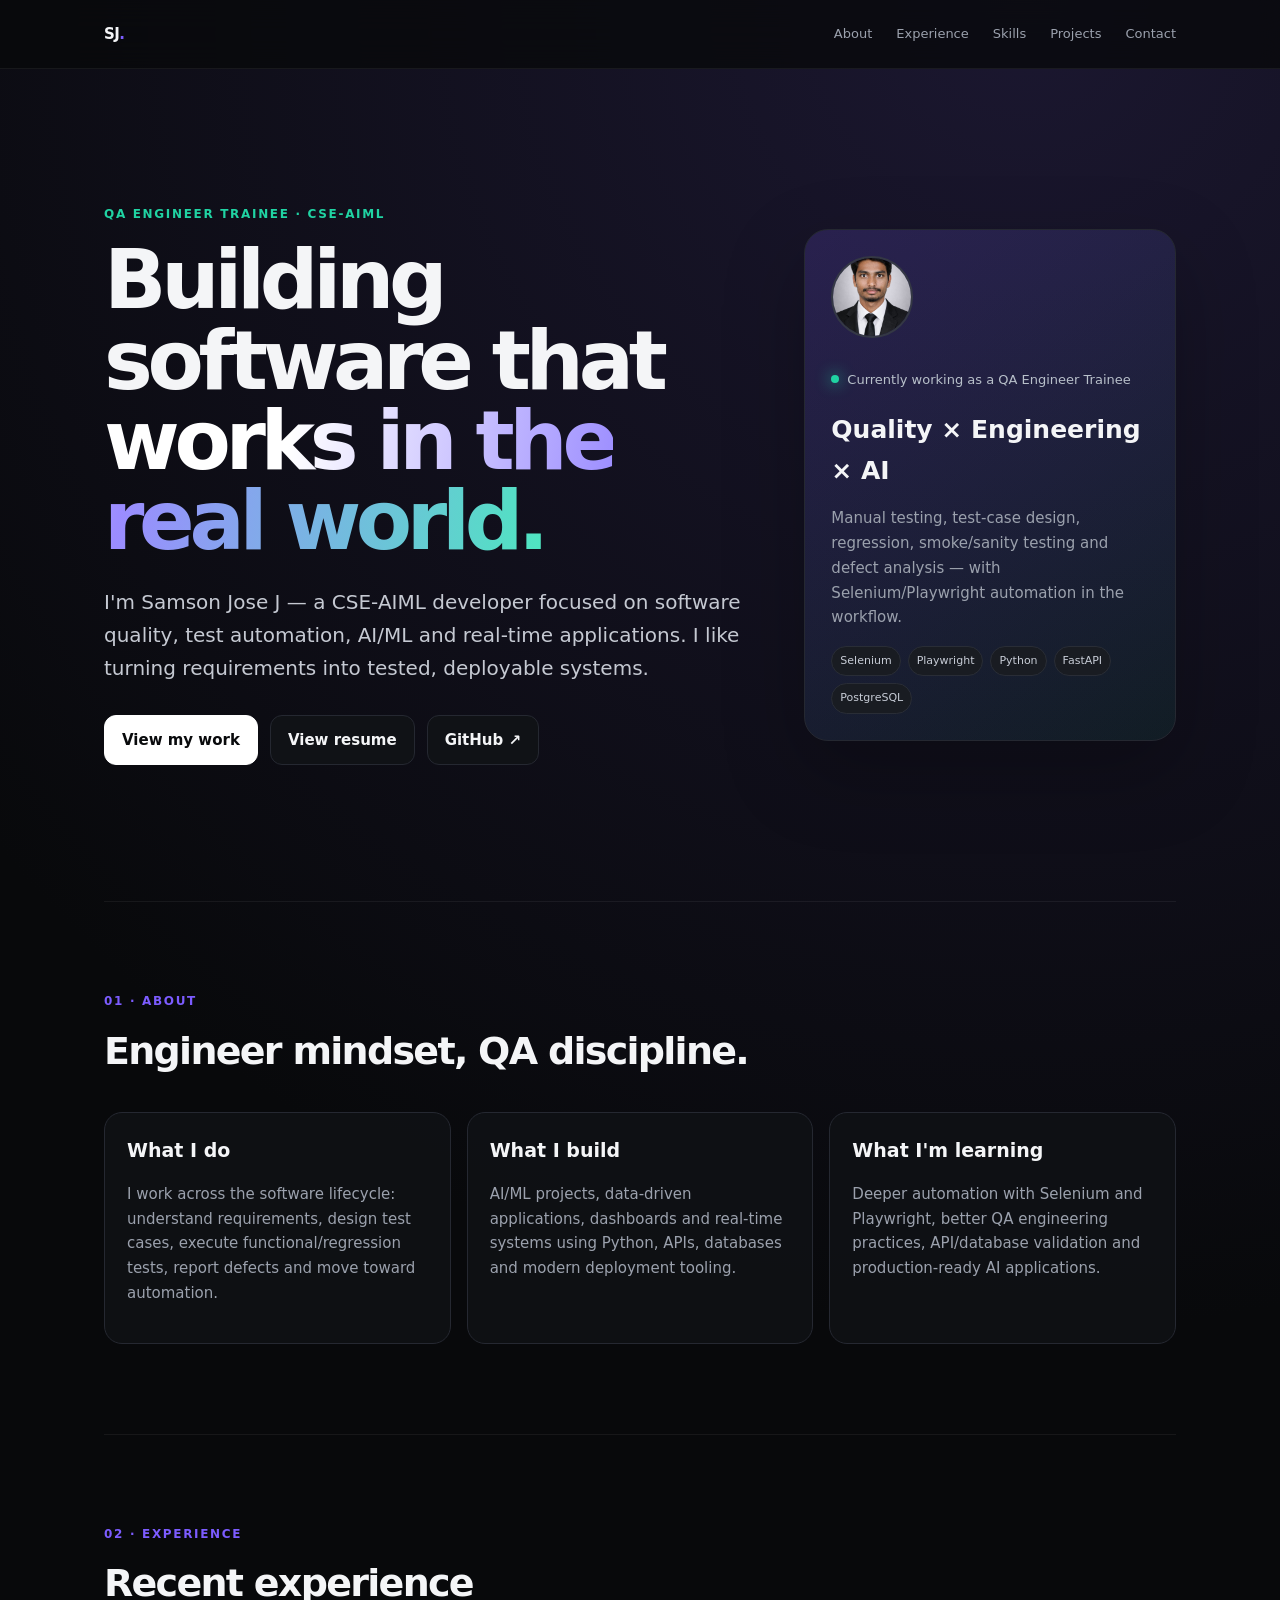
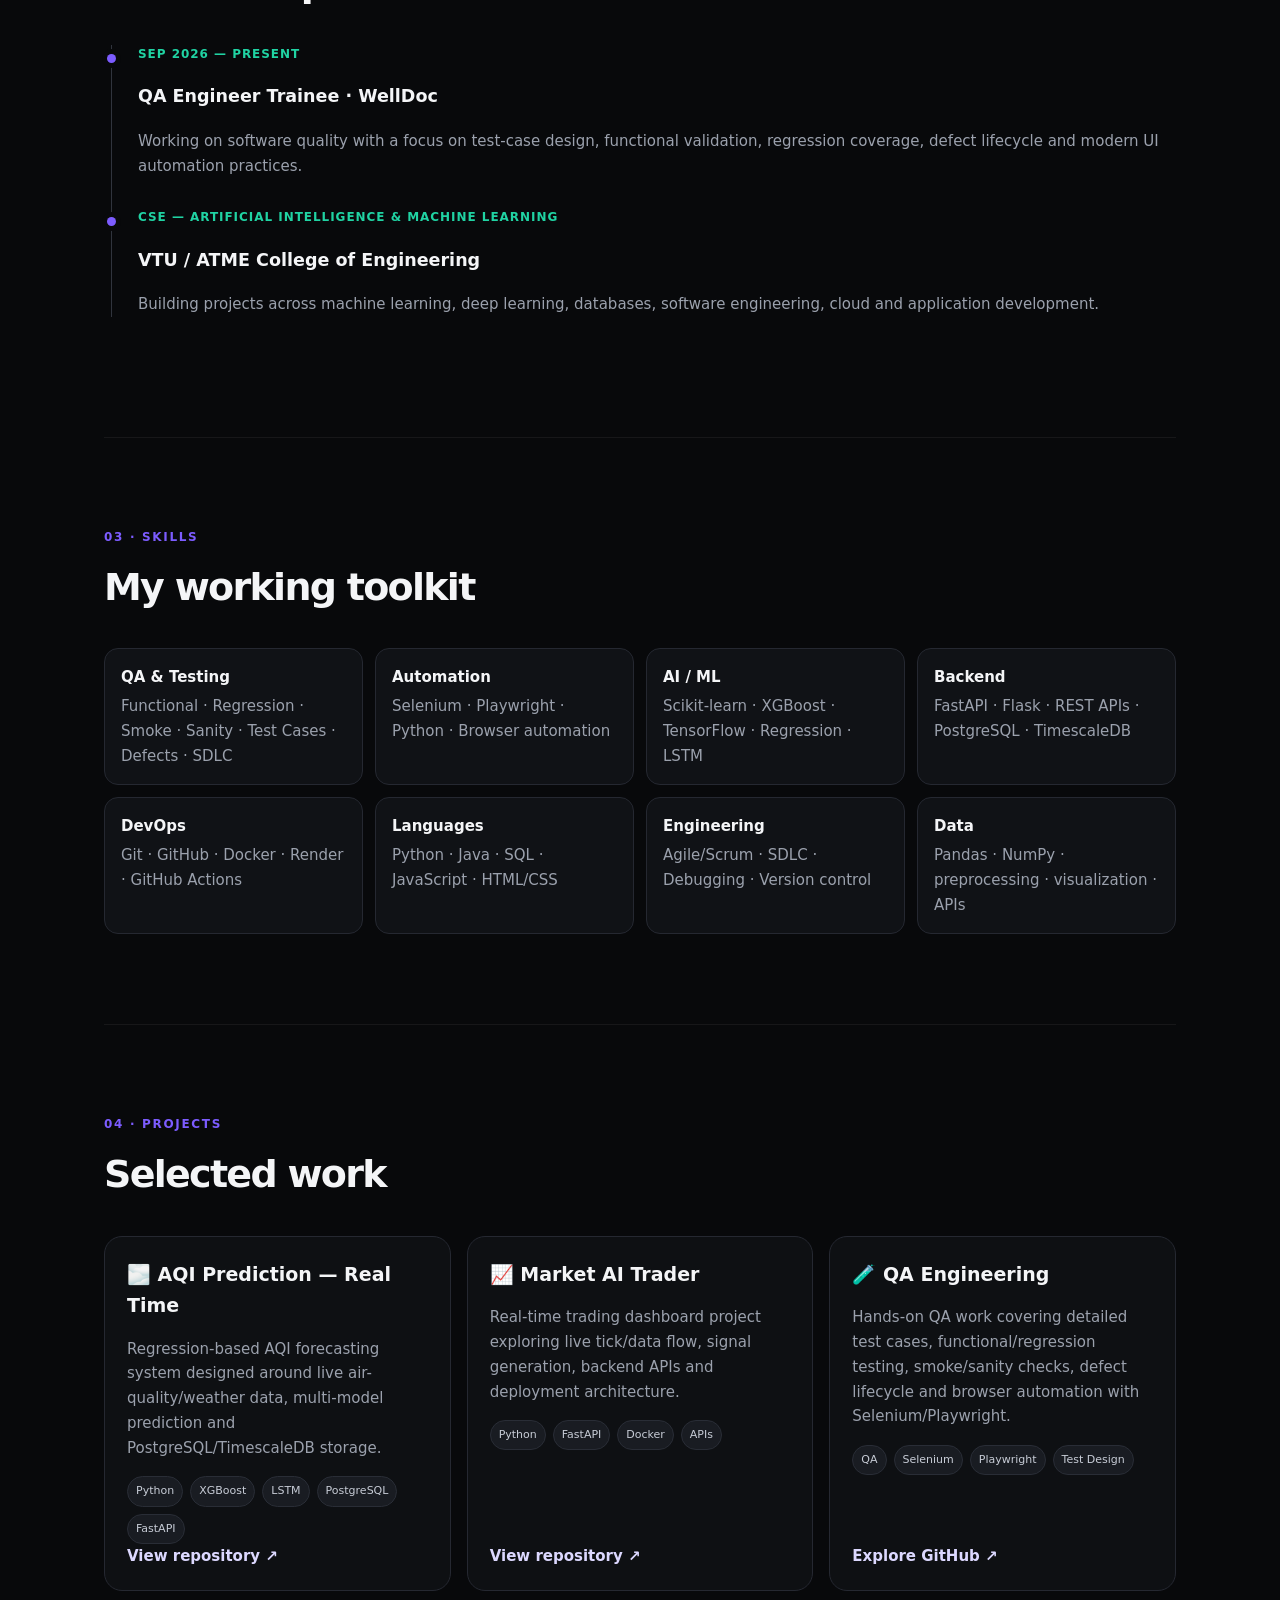
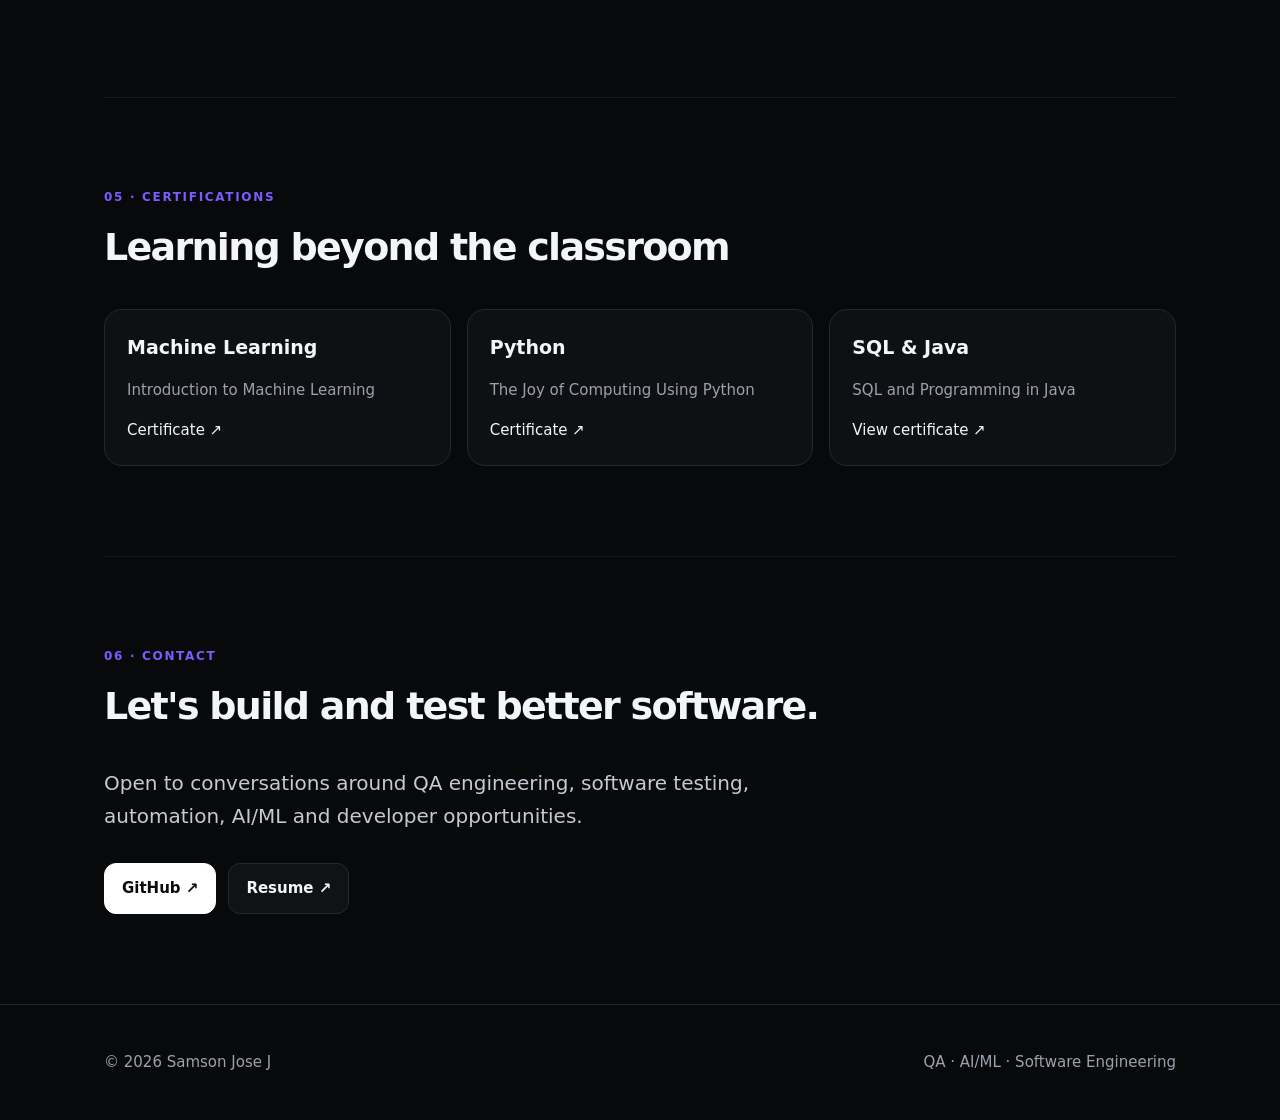
==== index.html @ 74cc8104 "Redesign portfolio around current QA and AI/ML profile" ====
<!doctype html>
<html lang="en">
<head>
<meta charset="utf-8">
<meta name="viewport" content="width=device-width,initial-scale=1">
<meta name="theme-color" content="#0a0a0b">
<meta name="description" content="Samson Jose J — QA Engineer Trainee, CSE-AIML developer building reliable software, AI/ML systems and real-time applications.">
<meta name="author" content="Samson Jose J">
<meta property="og:title" content="Samson Jose J | QA • AI/ML • Software Engineering">
<meta property="og:description" content="QA Engineer Trainee building reliable software, AI/ML systems and real-time applications.">
<title>Samson Jose J — QA • AI/ML • Developer</title>
<style>
:root{--bg:#08090b;--panel:#101216;--panel2:#15171c;--text:#f4f5f7;--muted:#9ba1ad;--line:#252831;--accent:#7c5cff;--accent2:#20d3a3;--max:1120px}
*{box-sizing:border-box}html{scroll-behavior:smooth}body{margin:0;background:radial-gradient(circle at 80% 0%,#1b1730 0,transparent 30%),var(--bg);color:var(--text);font:15px/1.65 Inter,ui-sans-serif,system-ui,-apple-system,Segoe UI,sans-serif}
a{color:inherit;text-decoration:none}.wrap{max-width:var(--max);margin:auto;padding:0 24px}
nav{position:sticky;top:0;z-index:20;background:rgba(8,9,11,.78);backdrop-filter:blur(18px);border-bottom:1px solid rgba(255,255,255,.06)}
.nav{height:68px;display:flex;align-items:center;justify-content:space-between}.brand{font-weight:800;letter-spacing:-.04em}.brand span{color:var(--accent)}
.links{display:flex;gap:24px;color:var(--muted);font-size:13px}.links a:hover{color:#fff}
.hero{min-height:calc(100vh - 68px);display:grid;grid-template-columns:1.4fr .8fr;gap:50px;align-items:center;padding:80px 0}
.kicker{color:var(--accent2);font-weight:700;letter-spacing:.14em;text-transform:uppercase;font-size:12px}
h1{font-size:clamp(46px,7vw,82px);line-height:.98;letter-spacing:-.065em;margin:16px 0 24px;max-width:800px}
.gradient{background:linear-gradient(100deg,#fff 20%,#9b8cff 55%,#4ee6c0);-webkit-background-clip:text;background-clip:text;color:transparent}
.lead{font-size:20px;color:#c5c9d2;max-width:680px}.actions{display:flex;gap:12px;flex-wrap:wrap;margin-top:30px}.btn{padding:12px 17px;border:1px solid var(--line);border-radius:12px;background:var(--panel);font-weight:700}.btn.primary{background:#fff;color:#090a0c;border-color:#fff}.btn:hover{transform:translateY(-1px)}
.heroCard{background:linear-gradient(145deg,rgba(124,92,255,.18),rgba(32,211,163,.07));border:1px solid var(--line);border-radius:24px;padding:26px;box-shadow:0 30px 80px rgba(0,0,0,.25)}
.avatar{width:82px;height:82px;border-radius:50%;object-fit:cover;border:2px solid #343844;margin-bottom:20px}.status{display:inline-flex;gap:8px;align-items:center;color:#b8c0ca;font-size:13px}.dot{width:8px;height:8px;background:var(--accent2);border-radius:50%;box-shadow:0 0 15px var(--accent2)}
section{padding:90px 0;border-top:1px solid rgba(255,255,255,.06)}.eyebrow{color:var(--accent);font-weight:800;font-size:12px;text-transform:uppercase;letter-spacing:.14em}h2{font-size:38px;letter-spacing:-.045em;margin:8px 0 30px}.grid{display:grid;grid-template-columns:repeat(3,1fr);gap:16px}.card{background:rgba(16,18,22,.8);border:1px solid var(--line);border-radius:18px;padding:22px}.card h3{margin:0 0 7px;font-size:19px}.muted{color:var(--muted)}.tags{display:flex;gap:7px;flex-wrap:wrap;margin-top:16px}.tag{font-size:11px;padding:5px 8px;border-radius:999px;background:#191c22;color:#c7ccd6;border:1px solid #292d36}
.timeline{border-left:1px solid #30343d;margin-left:7px;padding-left:26px}.item{position:relative;margin-bottom:30px}.item:before{content:"";position:absolute;width:9px;height:9px;border-radius:50%;background:var(--accent);left:-31px;top:9px;box-shadow:0 0 0 5px var(--bg)}.date{color:var(--accent2);font-size:12px;font-weight:800;text-transform:uppercase;letter-spacing:.08em}
.project{display:flex;flex-direction:column;min-height:230px}.project .grow{flex:1}.project a{color:#dcd8ff;font-weight:700}.project a:hover{text-decoration:underline}
.skillgrid{display:grid;grid-template-columns:repeat(4,1fr);gap:12px}.skill{padding:16px;border:1px solid var(--line);border-radius:14px;background:var(--panel)}.skill b{display:block;margin-bottom:4px}
footer{padding:45px 0;color:var(--muted);border-top:1px solid var(--line)}.footer{display:flex;justify-content:space-between;gap:20px}
@media(max-width:800px){.links{display:none}.hero{grid-template-columns:1fr;padding:65px 0}.grid{grid-template-columns:1fr}.skillgrid{grid-template-columns:repeat(2,1fr)}h1{font-size:52px}.footer{flex-direction:column}}
</style>
</head>
<body>
<nav><div class="wrap nav"><a class="brand" href="#">SJ<span>.</span></a><div class="links"><a href="#about">About</a><a href="#experience">Experience</a><a href="#skills">Skills</a><a href="#projects">Projects</a><a href="#contact">Contact</a></div></div></nav>
<main>
<div class="wrap">
<section class="hero" style="border:0">
<div>
<div class="kicker">QA Engineer Trainee · CSE-AIML</div>
<h1>Building software that <span class="gradient">works in the real world.</span></h1>
<p class="lead">I'm Samson Jose J — a CSE-AIML developer focused on software quality, test automation, AI/ML and real-time applications. I like turning requirements into tested, deployable systems.</p>
<div class="actions"><a class="btn primary" href="#projects">View my work</a><a class="btn" href="resume.pdf">View resume</a><a class="btn" href="https://github.com/Samson-lgs">GitHub ↗</a></div>
</div>
<div class="heroCard"><img class="avatar" src="profile-photo.jpeg" alt="Samson Jose J"><div class="status"><i class="dot"></i> Currently working as a QA Engineer Trainee</div><h3 style="font-size:25px;margin:18px 0 8px">Quality × Engineering × AI</h3><p class="muted">Manual testing, test-case design, regression, smoke/sanity testing and defect analysis — with Selenium/Playwright automation in the workflow.</p><div class="tags"><span class="tag">Selenium</span><span class="tag">Playwright</span><span class="tag">Python</span><span class="tag">FastAPI</span><span class="tag">PostgreSQL</span></div></div>
</section>

<section id="about"><div class="eyebrow">01 · About</div><h2>Engineer mindset, QA discipline.</h2><div class="grid">
<div class="card"><h3>What I do</h3><p class="muted">I work across the software lifecycle: understand requirements, design test cases, execute functional/regression tests, report defects and move toward automation.</p></div>
<div class="card"><h3>What I build</h3><p class="muted">AI/ML projects, data-driven applications, dashboards and real-time systems using Python, APIs, databases and modern deployment tooling.</p></div>
<div class="card"><h3>What I'm learning</h3><p class="muted">Deeper automation with Selenium and Playwright, better QA engineering practices, API/database validation and production-ready AI applications.</p></div>
</div></section>

<section id="experience"><div class="eyebrow">02 · Experience</div><h2>Recent experience</h2><div class="timeline">
<div class="item"><div class="date">Sep 2026 — Present</div><h3>QA Engineer Trainee · WellDoc</h3><p class="muted">Working on software quality with a focus on test-case design, functional validation, regression coverage, defect lifecycle and modern UI automation practices.</p></div>
<div class="item"><div class="date">CSE — Artificial Intelligence & Machine Learning</div><h3>VTU / ATME College of Engineering</h3><p class="muted">Building projects across machine learning, deep learning, databases, software engineering, cloud and application development.</p></div>
</div></section>

<section id="skills"><div class="eyebrow">03 · Skills</div><h2>My working toolkit</h2><div class="skillgrid">
<div class="skill"><b>QA & Testing</b><span class="muted">Functional · Regression · Smoke · Sanity · Test Cases · Defects · SDLC</span></div>
<div class="skill"><b>Automation</b><span class="muted">Selenium · Playwright · Python · Browser automation</span></div>
<div class="skill"><b>AI / ML</b><span class="muted">Scikit-learn · XGBoost · TensorFlow · Regression · LSTM</span></div>
<div class="skill"><b>Backend</b><span class="muted">FastAPI · Flask · REST APIs · PostgreSQL · TimescaleDB</span></div>
<div class="skill"><b>DevOps</b><span class="muted">Git · GitHub · Docker · Render · GitHub Actions</span></div>
<div class="skill"><b>Languages</b><span class="muted">Python · Java · SQL · JavaScript · HTML/CSS</span></div>
<div class="skill"><b>Engineering</b><span class="muted">Agile/Scrum · SDLC · Debugging · Version control</span></div>
<div class="skill"><b>Data</b><span class="muted">Pandas · NumPy · preprocessing · visualization · APIs</span></div>
</div></section>

<section id="projects"><div class="eyebrow">04 · Projects</div><h2>Selected work</h2><div class="grid">
<div class="card project"><div class="grow"><h3>🌫️ AQI Prediction — Real Time</h3><p class="muted">Regression-based AQI forecasting system designed around live air-quality/weather data, multi-model prediction and PostgreSQL/TimescaleDB storage.</p><div class="tags"><span class="tag">Python</span><span class="tag">XGBoost</span><span class="tag">LSTM</span><span class="tag">PostgreSQL</span><span class="tag">FastAPI</span></div></div><a href="https://github.com/Samson-lgs/AQI_Prediction_Regression_RealTime">View repository ↗</a></div>
<div class="card project"><div class="grow"><h3>📈 Market AI Trader</h3><p class="muted">Real-time trading dashboard project exploring live tick/data flow, signal generation, backend APIs and deployment architecture.</p><div class="tags"><span class="tag">Python</span><span class="tag">FastAPI</span><span class="tag">Docker</span><span class="tag">APIs</span></div></div><a href="https://github.com/Samson-lgs/market-ai-trader-v3">View repository ↗</a></div>
<div class="card project"><div class="grow"><h3>🧪 QA Engineering</h3><p class="muted">Hands-on QA work covering detailed test cases, functional/regression testing, smoke/sanity checks, defect lifecycle and browser automation with Selenium/Playwright.</p><div class="tags"><span class="tag">QA</span><span class="tag">Selenium</span><span class="tag">Playwright</span><span class="tag">Test Design</span></div></div><a href="https://github.com/Samson-lgs">Explore GitHub ↗</a></div>
</div>
<div id="github-projects" class="grid" style="margin-top:16px"></div></section>

<section><div class="eyebrow">05 · Certifications</div><h2>Learning beyond the classroom</h2><div class="grid">
<div class="card"><h3>Machine Learning</h3><p class="muted">Introduction to Machine Learning</p><a href="certificates/Introduction To Machine Learning.pdf">Certificate ↗</a></div>
<div class="card"><h3>Python</h3><p class="muted">The Joy of Computing Using Python</p><a href="certificates/The Joy Of Computing Using Python.pdf">Certificate ↗</a></div>
<div class="card"><h3>SQL & Java</h3><p class="muted">SQL and Programming in Java</p><a href="certificates/SQL.pdf">View certificate ↗</a></div>
</div></section>

<section id="contact"><div class="eyebrow">06 · Contact</div><h2>Let's build and test better software.</h2><p class="lead">Open to conversations around QA engineering, software testing, automation, AI/ML and developer opportunities.</p><div class="actions"><a class="btn primary" href="https://github.com/Samson-lgs">GitHub ↗</a><a class="btn" href="resume.pdf">Resume ↗</a></div></section>
</div></main>
<footer><div class="wrap footer"><span>© 2026 Samson Jose J</span><span>QA · AI/ML · Software Engineering</span></div></footer>
<script>
(async()=>{const box=document.getElementById('github-projects');try{const r=await fetch('https://api.github.com/users/Samson-lgs/repos?sort=updated&per_page=12');const repos=await r.json();if(!Array.isArray(repos))return;repos.filter(x=>x.name!=='samson-lgs.github.io'&&!x.fork).slice(0,6).forEach(x=>{const d=document.createElement('div');d.className='card project';d.innerHTML='<div class="grow"><h3>⌘ '+x.name.replaceAll('-',' ')+'</h3><p class="muted">'+(x.description||'GitHub project by Samson Jose J.')+'</p><div class="tags"><span class="tag">'+(x.language||'Code')+'</span><span class="tag">GitHub</span></div></div><a href="'+x.html_url+'">View repository ↗</a>';box.appendChild(d)})}catch(e){}})();
</script>
</body></html>
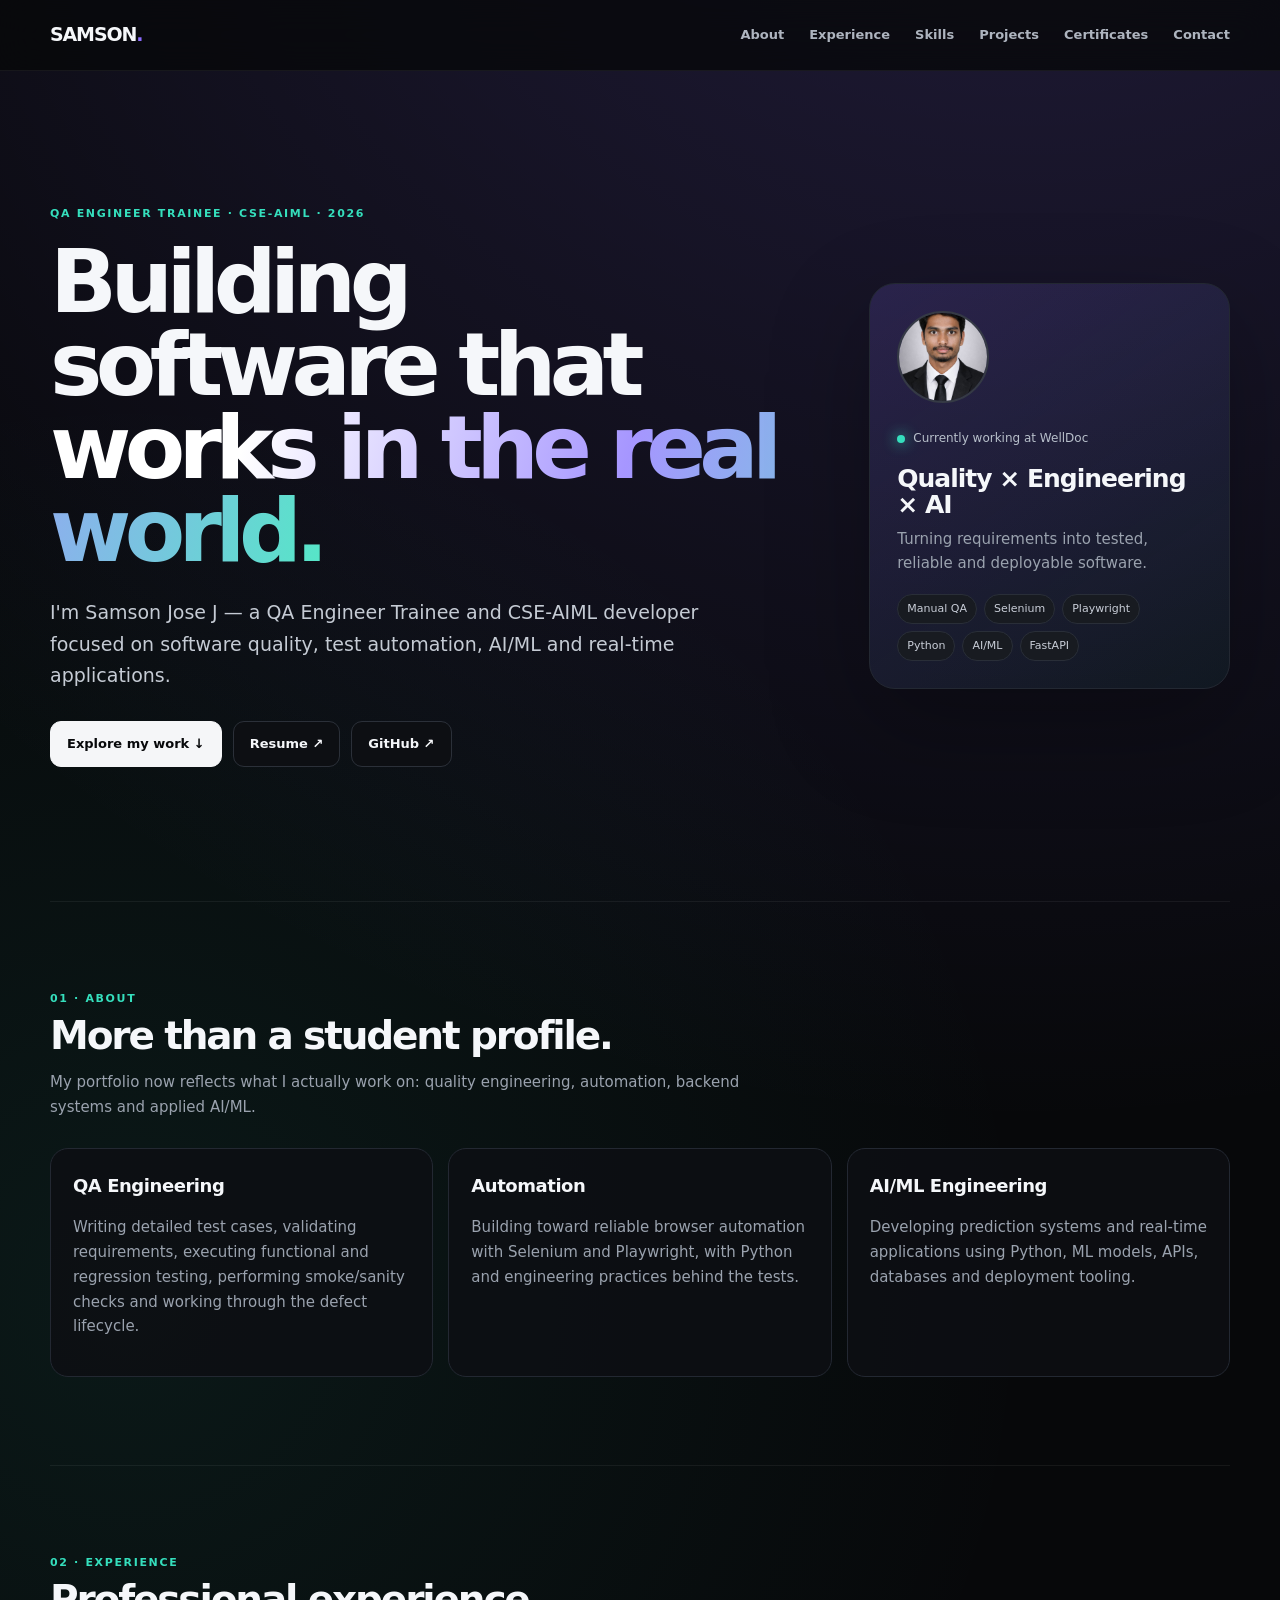
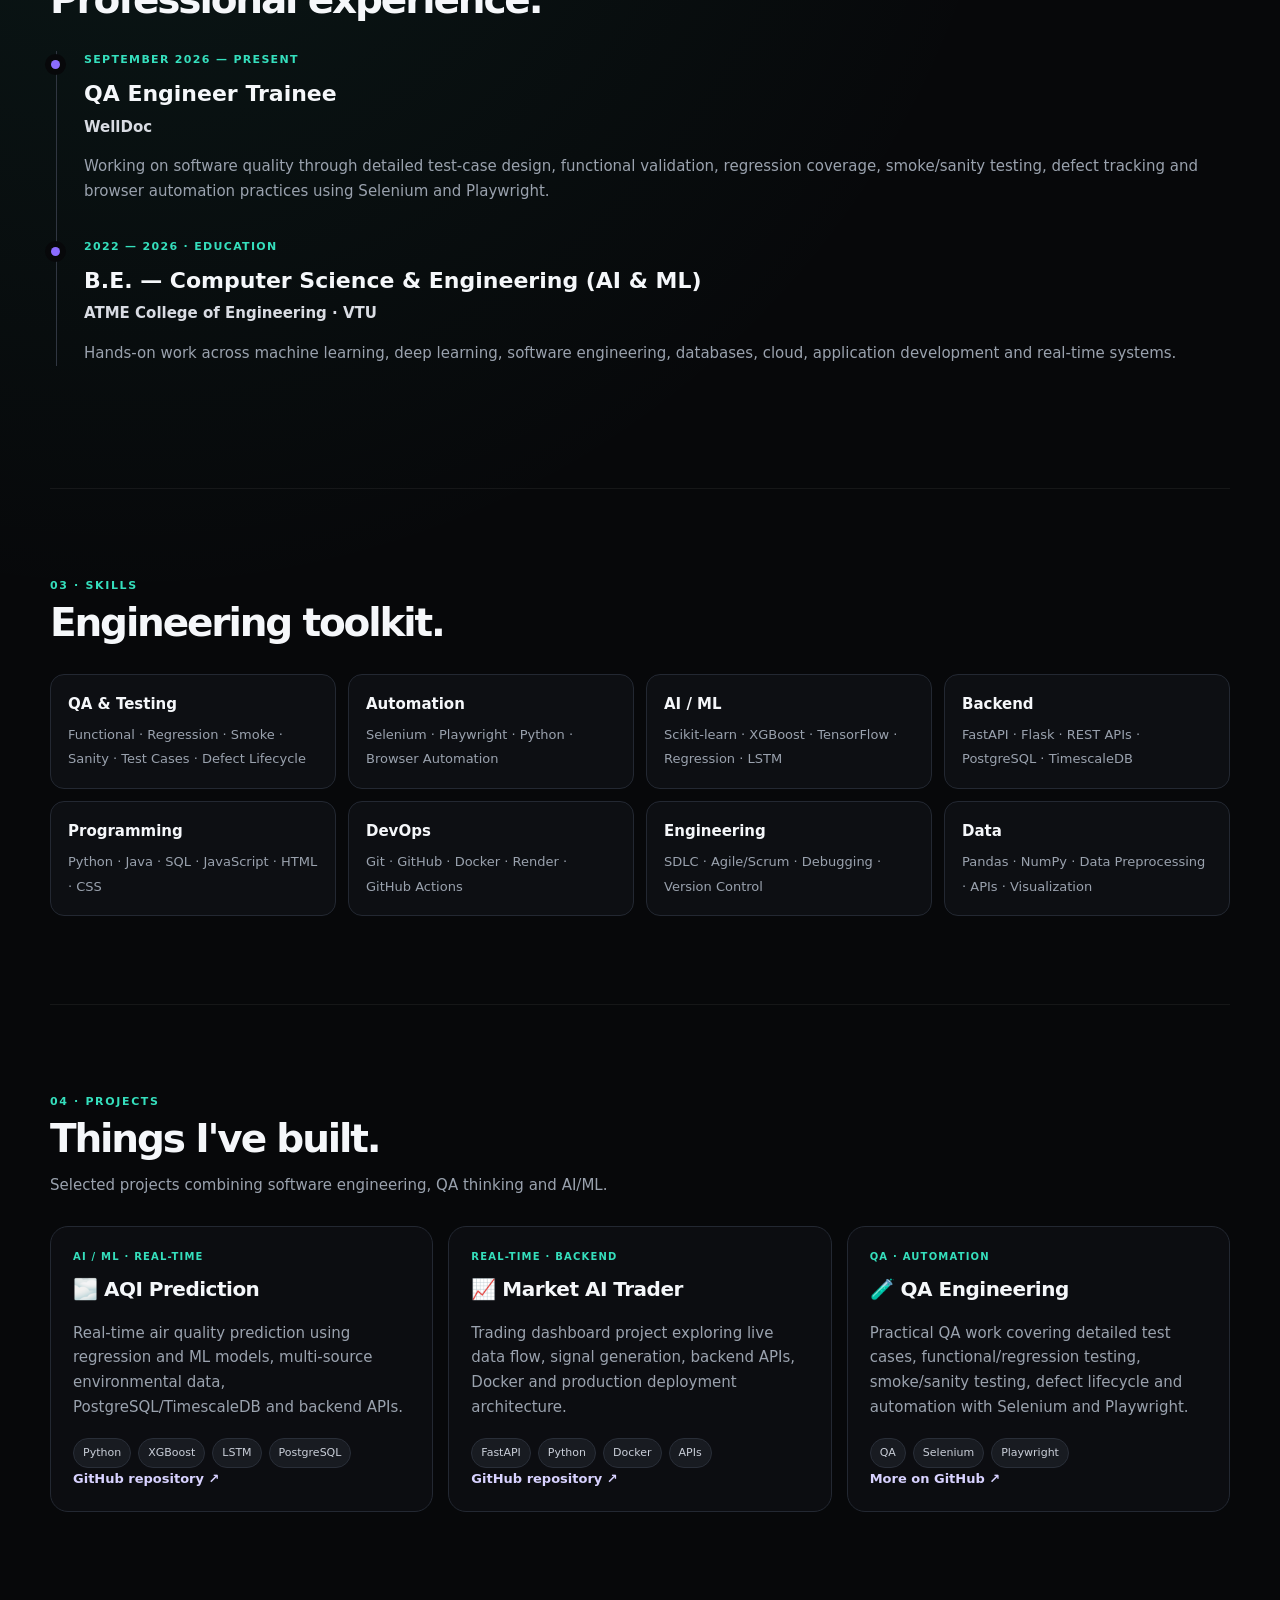
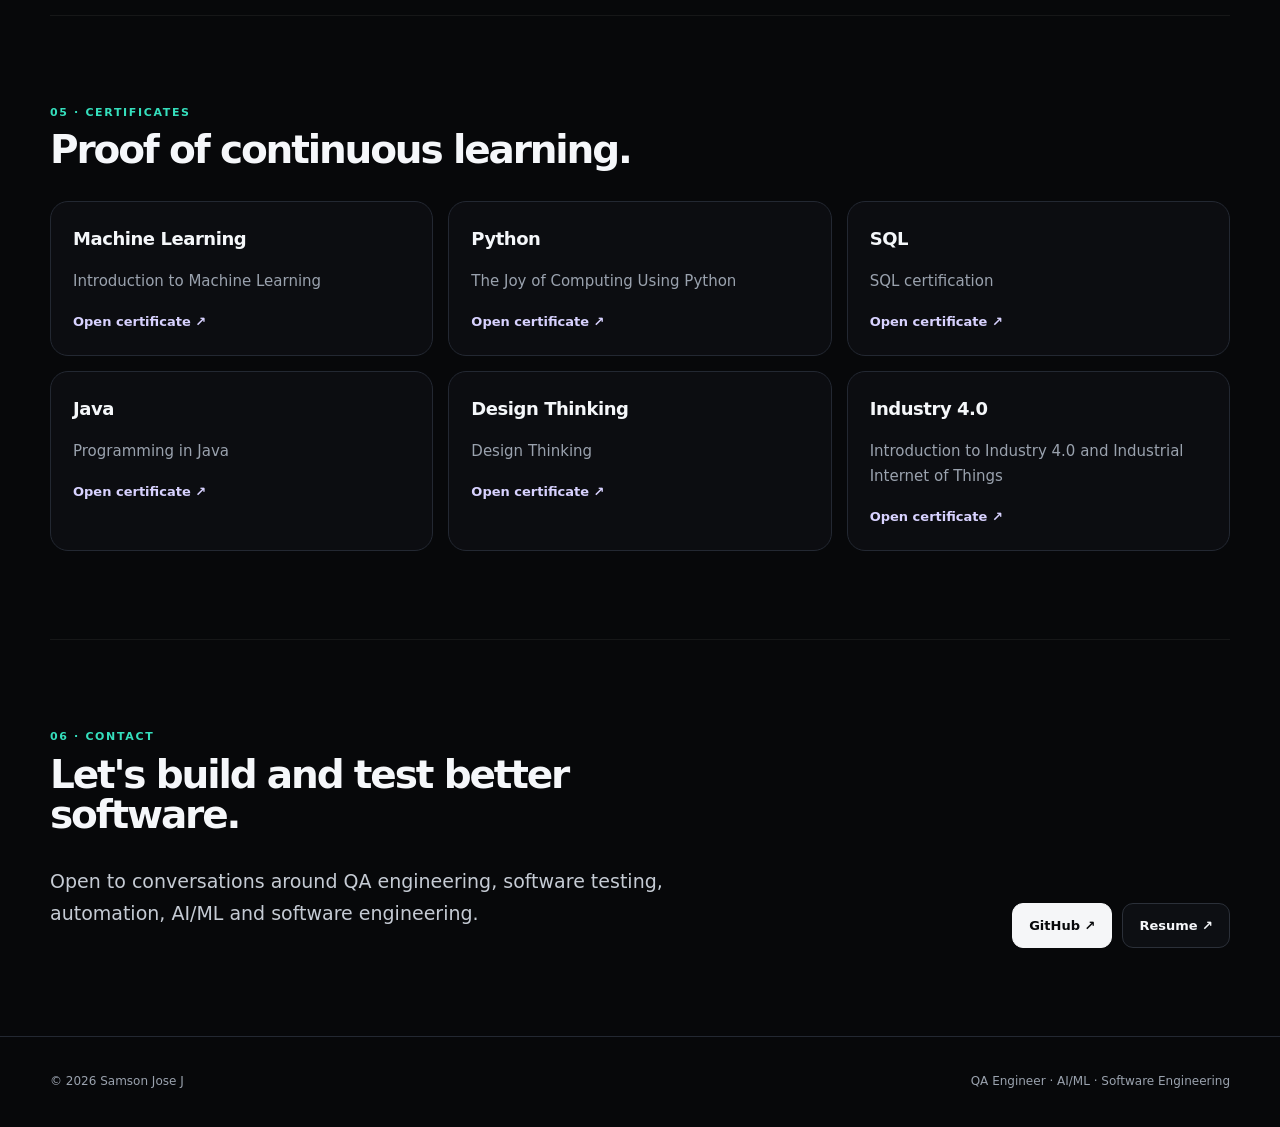
==== commit a7e8677e: "Polish portfolio: responsive recruiter-focused 2026 redesign" ====
--- a/index.html
+++ b/index.html
@@ -1,89 +1,84 @@
 <!doctype html>
 <html lang="en">
 <head>
-<meta charset="utf-8">
-<meta name="viewport" content="width=device-width,initial-scale=1">
-<meta name="theme-color" content="#0a0a0b">
-<meta name="description" content="Samson Jose J — QA Engineer Trainee, CSE-AIML developer building reliable software, AI/ML systems and real-time applications.">
+<meta charset="utf-8"><meta name="viewport" content="width=device-width,initial-scale=1">
+<meta name="theme-color" content="#08090b">
+<meta name="description" content="Samson Jose J — QA Engineer Trainee and CSE-AIML developer focused on software quality, automation, AI/ML and real-time applications.">
+<meta name="keywords" content="Samson Jose J, QA Engineer, Software Testing, Selenium, Playwright, AI ML, Python, CSE AIML, WellDoc">
 <meta name="author" content="Samson Jose J">
-<meta property="og:title" content="Samson Jose J | QA • AI/ML • Software Engineering">
-<meta property="og:description" content="QA Engineer Trainee building reliable software, AI/ML systems and real-time applications.">
-<title>Samson Jose J — QA • AI/ML • Developer</title>
+<meta property="og:type" content="website"><meta property="og:title" content="Samson Jose J | QA Engineer · AI/ML · Software Engineering"><meta property="og:description" content="QA Engineer Trainee building reliable software, automation and AI/ML systems.">
+<title>Samson Jose J | QA Engineer · AI/ML · Software Engineering</title>
 <style>
-:root{--bg:#08090b;--panel:#101216;--panel2:#15171c;--text:#f4f5f7;--muted:#9ba1ad;--line:#252831;--accent:#7c5cff;--accent2:#20d3a3;--max:1120px}
-*{box-sizing:border-box}html{scroll-behavior:smooth}body{margin:0;background:radial-gradient(circle at 80% 0%,#1b1730 0,transparent 30%),var(--bg);color:var(--text);font:15px/1.65 Inter,ui-sans-serif,system-ui,-apple-system,Segoe UI,sans-serif}
-a{color:inherit;text-decoration:none}.wrap{max-width:var(--max);margin:auto;padding:0 24px}
-nav{position:sticky;top:0;z-index:20;background:rgba(8,9,11,.78);backdrop-filter:blur(18px);border-bottom:1px solid rgba(255,255,255,.06)}
-.nav{height:68px;display:flex;align-items:center;justify-content:space-between}.brand{font-weight:800;letter-spacing:-.04em}.brand span{color:var(--accent)}
-.links{display:flex;gap:24px;color:var(--muted);font-size:13px}.links a:hover{color:#fff}
-.hero{min-height:calc(100vh - 68px);display:grid;grid-template-columns:1.4fr .8fr;gap:50px;align-items:center;padding:80px 0}
-.kicker{color:var(--accent2);font-weight:700;letter-spacing:.14em;text-transform:uppercase;font-size:12px}
-h1{font-size:clamp(46px,7vw,82px);line-height:.98;letter-spacing:-.065em;margin:16px 0 24px;max-width:800px}
-.gradient{background:linear-gradient(100deg,#fff 20%,#9b8cff 55%,#4ee6c0);-webkit-background-clip:text;background-clip:text;color:transparent}
-.lead{font-size:20px;color:#c5c9d2;max-width:680px}.actions{display:flex;gap:12px;flex-wrap:wrap;margin-top:30px}.btn{padding:12px 17px;border:1px solid var(--line);border-radius:12px;background:var(--panel);font-weight:700}.btn.primary{background:#fff;color:#090a0c;border-color:#fff}.btn:hover{transform:translateY(-1px)}
-.heroCard{background:linear-gradient(145deg,rgba(124,92,255,.18),rgba(32,211,163,.07));border:1px solid var(--line);border-radius:24px;padding:26px;box-shadow:0 30px 80px rgba(0,0,0,.25)}
-.avatar{width:82px;height:82px;border-radius:50%;object-fit:cover;border:2px solid #343844;margin-bottom:20px}.status{display:inline-flex;gap:8px;align-items:center;color:#b8c0ca;font-size:13px}.dot{width:8px;height:8px;background:var(--accent2);border-radius:50%;box-shadow:0 0 15px var(--accent2)}
-section{padding:90px 0;border-top:1px solid rgba(255,255,255,.06)}.eyebrow{color:var(--accent);font-weight:800;font-size:12px;text-transform:uppercase;letter-spacing:.14em}h2{font-size:38px;letter-spacing:-.045em;margin:8px 0 30px}.grid{display:grid;grid-template-columns:repeat(3,1fr);gap:16px}.card{background:rgba(16,18,22,.8);border:1px solid var(--line);border-radius:18px;padding:22px}.card h3{margin:0 0 7px;font-size:19px}.muted{color:var(--muted)}.tags{display:flex;gap:7px;flex-wrap:wrap;margin-top:16px}.tag{font-size:11px;padding:5px 8px;border-radius:999px;background:#191c22;color:#c7ccd6;border:1px solid #292d36}
-.timeline{border-left:1px solid #30343d;margin-left:7px;padding-left:26px}.item{position:relative;margin-bottom:30px}.item:before{content:"";position:absolute;width:9px;height:9px;border-radius:50%;background:var(--accent);left:-31px;top:9px;box-shadow:0 0 0 5px var(--bg)}.date{color:var(--accent2);font-size:12px;font-weight:800;text-transform:uppercase;letter-spacing:.08em}
-.project{display:flex;flex-direction:column;min-height:230px}.project .grow{flex:1}.project a{color:#dcd8ff;font-weight:700}.project a:hover{text-decoration:underline}
-.skillgrid{display:grid;grid-template-columns:repeat(4,1fr);gap:12px}.skill{padding:16px;border:1px solid var(--line);border-radius:14px;background:var(--panel)}.skill b{display:block;margin-bottom:4px}
-footer{padding:45px 0;color:var(--muted);border-top:1px solid var(--line)}.footer{display:flex;justify-content:space-between;gap:20px}
-@media(max-width:800px){.links{display:none}.hero{grid-template-columns:1fr;padding:65px 0}.grid{grid-template-columns:1fr}.skillgrid{grid-template-columns:repeat(2,1fr)}h1{font-size:52px}.footer{flex-direction:column}}
+:root{--bg:#07080a;--surface:#0d0f13;--surface2:#12151b;--text:#f5f7fa;--muted:#9aa2ae;--line:#232832;--purple:#8b6cff;--cyan:#35dfbd;--max:1180px}
+*{box-sizing:border-box}html{scroll-behavior:smooth}body{margin:0;background:radial-gradient(circle at 80% -10%,rgba(139,108,255,.22),transparent 32%),radial-gradient(circle at 10% 30%,rgba(53,223,189,.08),transparent 28%),var(--bg);color:var(--text);font:15px/1.65 Inter,ui-sans-serif,system-ui,-apple-system,"Segoe UI",sans-serif}a{color:inherit;text-decoration:none}
+.wrap{width:min(var(--max),calc(100% - 40px));margin:auto}
+nav{position:sticky;top:0;z-index:100;background:rgba(7,8,10,.78);backdrop-filter:blur(18px);border-bottom:1px solid rgba(255,255,255,.06)}
+.nav{height:70px;display:flex;align-items:center;justify-content:space-between}.brand{font-size:19px;font-weight:900;letter-spacing:-.06em}.brand i{font-style:normal;color:var(--purple)}.links{display:flex;gap:25px;color:#aeb4bf;font-size:13px;font-weight:650}.links a:hover{color:#fff}
+.hero{min-height:calc(100vh - 70px);display:grid;grid-template-columns:1.35fr .65fr;gap:70px;align-items:center;padding:82px 0}.eyebrow{color:var(--cyan);font-weight:800;letter-spacing:.15em;text-transform:uppercase;font-size:11px}.hero h1{font-size:clamp(48px,7.2vw,88px);line-height:.94;letter-spacing:-.075em;margin:18px 0 25px}.gradient{background:linear-gradient(105deg,#fff 20%,#a696ff 58%,#55e7c7);-webkit-background-clip:text;background-clip:text;color:transparent}.lead{font-size:19px;color:#c5cbd4;max-width:720px}.actions{display:flex;flex-wrap:wrap;gap:11px;margin-top:30px}.btn{display:inline-flex;align-items:center;justify-content:center;padding:11px 16px;border:1px solid #2b3039;background:var(--surface);border-radius:11px;font-weight:750;font-size:13px;transition:.2s}.btn:hover{transform:translateY(-2px);border-color:#464d59}.btn.primary{background:#f5f6f8;color:#08090b;border-color:#f5f6f8}
+.profile{background:linear-gradient(145deg,rgba(139,108,255,.17),rgba(53,223,189,.05));border:1px solid var(--line);border-radius:26px;padding:27px;box-shadow:0 35px 100px rgba(0,0,0,.28)}.avatar{width:92px;height:92px;object-fit:cover;border-radius:50%;border:2px solid #353a45}.availability{display:flex;align-items:center;gap:8px;color:#b8c0cb;font-size:12px;margin-top:19px}.dot{width:8px;height:8px;border-radius:50%;background:var(--cyan);box-shadow:0 0 14px var(--cyan)}.profile h2{font-size:25px;letter-spacing:-.04em;margin:17px 0 8px}.profile p{color:var(--muted);margin:0}.tags{display:flex;flex-wrap:wrap;gap:7px;margin-top:18px}.tag{font-size:11px;padding:5px 9px;border-radius:99px;background:#181b21;border:1px solid #292e38;color:#c9ced8}
+section{padding:88px 0;border-top:1px solid rgba(255,255,255,.06)}section h2{font-size:39px;line-height:1.05;letter-spacing:-.055em;margin:8px 0 30px}.section-intro{color:var(--muted);max-width:720px;margin-top:-17px;margin-bottom:28px}
+.grid{display:grid;grid-template-columns:repeat(3,1fr);gap:15px}.card{background:rgba(13,15,19,.85);border:1px solid var(--line);border-radius:18px;padding:22px;transition:.2s}.card:hover{transform:translateY(-3px);border-color:#343a46}.card h3{margin:0 0 8px;font-size:18px;letter-spacing:-.025em}.muted{color:var(--muted)}
+.experience{border-left:1px solid #303641;padding-left:27px;margin-left:6px}.job{position:relative;margin-bottom:34px}.job:before{content:"";position:absolute;width:9px;height:9px;border-radius:50%;background:var(--purple);left:-33px;top:9px;box-shadow:0 0 0 6px var(--bg)}.date{font-size:11px;color:var(--cyan);font-weight:850;text-transform:uppercase;letter-spacing:.12em}.job h3{font-size:22px;margin:7px 0 2px}.job .company{color:#d9dce3;font-weight:700}
+.skills{display:grid;grid-template-columns:repeat(4,1fr);gap:12px}.skill{padding:17px;border:1px solid var(--line);background:var(--surface);border-radius:14px}.skill b{display:block;margin-bottom:5px}.skill span{font-size:13px;color:var(--muted)}
+.project{display:flex;flex-direction:column;min-height:250px}.project .grow{flex:1}.project .project-type{font-size:10px;color:var(--cyan);font-weight:850;text-transform:uppercase;letter-spacing:.12em}.project h3{font-size:20px;margin-top:7px;text-transform:capitalize}.repo{font-weight:750;color:#d8d2ff;font-size:13px}.repo:hover{text-decoration:underline}
+.cert a{font-weight:700;color:#d8d2ff;font-size:13px}.contact{display:grid;grid-template-columns:1fr auto;gap:30px;align-items:end}.contact h2{max-width:650px}.socials{display:flex;gap:10px;flex-wrap:wrap}
+footer{border-top:1px solid var(--line);padding:35px 0;color:var(--muted);font-size:12px}.footer{display:flex;justify-content:space-between}
+@media(max-width:850px){.hero{grid-template-columns:1fr;gap:35px;padding:65px 0}.grid{grid-template-columns:1fr}.skills{grid-template-columns:repeat(2,1fr)}.contact{grid-template-columns:1fr}.links{gap:13px}.links a:nth-child(-n+2){display:none}}
+@media(max-width:560px){.wrap{width:min(var(--max),calc(100% - 28px))}.nav{height:62px}.links{display:none}.hero{min-height:auto;padding:58px 0}.hero h1{font-size:49px}.lead{font-size:17px}.skills{grid-template-columns:1fr}section{padding:65px 0}section h2{font-size:32px}.profile{padding:21px}.footer{flex-direction:column;gap:7px}}
 </style>
 </head>
 <body>
-<nav><div class="wrap nav"><a class="brand" href="#">SJ<span>.</span></a><div class="links"><a href="#about">About</a><a href="#experience">Experience</a><a href="#skills">Skills</a><a href="#projects">Projects</a><a href="#contact">Contact</a></div></div></nav>
-<main>
-<div class="wrap">
+<nav><div class="wrap nav"><a class="brand" href="#">SAMSON<span class="brand"><i>.</i></span></a><div class="links"><a href="#about">About</a><a href="#experience">Experience</a><a href="#skills">Skills</a><a href="#projects">Projects</a><a href="#certificates">Certificates</a><a href="#contact">Contact</a></div></div></nav>
+<main><div class="wrap">
 <section class="hero" style="border:0">
-<div>
-<div class="kicker">QA Engineer Trainee · CSE-AIML</div>
+<div><div class="eyebrow">QA Engineer Trainee · CSE-AIML · 2026</div>
 <h1>Building software that <span class="gradient">works in the real world.</span></h1>
-<p class="lead">I'm Samson Jose J — a CSE-AIML developer focused on software quality, test automation, AI/ML and real-time applications. I like turning requirements into tested, deployable systems.</p>
-<div class="actions"><a class="btn primary" href="#projects">View my work</a><a class="btn" href="resume.pdf">View resume</a><a class="btn" href="https://github.com/Samson-lgs">GitHub ↗</a></div>
-</div>
-<div class="heroCard"><img class="avatar" src="profile-photo.jpeg" alt="Samson Jose J"><div class="status"><i class="dot"></i> Currently working as a QA Engineer Trainee</div><h3 style="font-size:25px;margin:18px 0 8px">Quality × Engineering × AI</h3><p class="muted">Manual testing, test-case design, regression, smoke/sanity testing and defect analysis — with Selenium/Playwright automation in the workflow.</p><div class="tags"><span class="tag">Selenium</span><span class="tag">Playwright</span><span class="tag">Python</span><span class="tag">FastAPI</span><span class="tag">PostgreSQL</span></div></div>
+<p class="lead">I'm Samson Jose J — a QA Engineer Trainee and CSE-AIML developer focused on software quality, test automation, AI/ML and real-time applications.</p>
+<div class="actions"><a class="btn primary" href="#projects">Explore my work ↓</a><a class="btn" href="resume.pdf">Resume ↗</a><a class="btn" href="https://github.com/Samson-lgs">GitHub ↗</a></div></div>
+<div class="profile"><img class="avatar" src="profile-photo.jpeg" alt="Samson Jose J"><div class="availability"><span class="dot"></span> Currently working at WellDoc</div><h2>Quality × Engineering × AI</h2><p>Turning requirements into tested, reliable and deployable software.</p><div class="tags"><span class="tag">Manual QA</span><span class="tag">Selenium</span><span class="tag">Playwright</span><span class="tag">Python</span><span class="tag">AI/ML</span><span class="tag">FastAPI</span></div></div>
 </section>
 
-<section id="about"><div class="eyebrow">01 · About</div><h2>Engineer mindset, QA discipline.</h2><div class="grid">
-<div class="card"><h3>What I do</h3><p class="muted">I work across the software lifecycle: understand requirements, design test cases, execute functional/regression tests, report defects and move toward automation.</p></div>
-<div class="card"><h3>What I build</h3><p class="muted">AI/ML projects, data-driven applications, dashboards and real-time systems using Python, APIs, databases and modern deployment tooling.</p></div>
-<div class="card"><h3>What I'm learning</h3><p class="muted">Deeper automation with Selenium and Playwright, better QA engineering practices, API/database validation and production-ready AI applications.</p></div>
+<section id="about"><div class="eyebrow">01 · About</div><h2>More than a student profile.</h2><p class="section-intro">My portfolio now reflects what I actually work on: quality engineering, automation, backend systems and applied AI/ML.</p><div class="grid">
+<div class="card"><h3>QA Engineering</h3><p class="muted">Writing detailed test cases, validating requirements, executing functional and regression testing, performing smoke/sanity checks and working through the defect lifecycle.</p></div>
+<div class="card"><h3>Automation</h3><p class="muted">Building toward reliable browser automation with Selenium and Playwright, with Python and engineering practices behind the tests.</p></div>
+<div class="card"><h3>AI/ML Engineering</h3><p class="muted">Developing prediction systems and real-time applications using Python, ML models, APIs, databases and deployment tooling.</p></div>
 </div></section>
 
-<section id="experience"><div class="eyebrow">02 · Experience</div><h2>Recent experience</h2><div class="timeline">
-<div class="item"><div class="date">Sep 2026 — Present</div><h3>QA Engineer Trainee · WellDoc</h3><p class="muted">Working on software quality with a focus on test-case design, functional validation, regression coverage, defect lifecycle and modern UI automation practices.</p></div>
-<div class="item"><div class="date">CSE — Artificial Intelligence & Machine Learning</div><h3>VTU / ATME College of Engineering</h3><p class="muted">Building projects across machine learning, deep learning, databases, software engineering, cloud and application development.</p></div>
+<section id="experience"><div class="eyebrow">02 · Experience</div><h2>Professional experience.</h2><div class="experience">
+<div class="job"><div class="date">September 2026 — Present</div><h3>QA Engineer Trainee</h3><div class="company">WellDoc</div><p class="muted">Working on software quality through detailed test-case design, functional validation, regression coverage, smoke/sanity testing, defect tracking and browser automation practices using Selenium and Playwright.</p></div>
+<div class="job"><div class="date">2022 — 2026 · Education</div><h3>B.E. — Computer Science & Engineering (AI & ML)</h3><div class="company">ATME College of Engineering · VTU</div><p class="muted">Hands-on work across machine learning, deep learning, software engineering, databases, cloud, application development and real-time systems.</p></div>
 </div></section>
 
-<section id="skills"><div class="eyebrow">03 · Skills</div><h2>My working toolkit</h2><div class="skillgrid">
-<div class="skill"><b>QA & Testing</b><span class="muted">Functional · Regression · Smoke · Sanity · Test Cases · Defects · SDLC</span></div>
-<div class="skill"><b>Automation</b><span class="muted">Selenium · Playwright · Python · Browser automation</span></div>
-<div class="skill"><b>AI / ML</b><span class="muted">Scikit-learn · XGBoost · TensorFlow · Regression · LSTM</span></div>
-<div class="skill"><b>Backend</b><span class="muted">FastAPI · Flask · REST APIs · PostgreSQL · TimescaleDB</span></div>
-<div class="skill"><b>DevOps</b><span class="muted">Git · GitHub · Docker · Render · GitHub Actions</span></div>
-<div class="skill"><b>Languages</b><span class="muted">Python · Java · SQL · JavaScript · HTML/CSS</span></div>
-<div class="skill"><b>Engineering</b><span class="muted">Agile/Scrum · SDLC · Debugging · Version control</span></div>
-<div class="skill"><b>Data</b><span class="muted">Pandas · NumPy · preprocessing · visualization · APIs</span></div>
+<section id="skills"><div class="eyebrow">03 · Skills</div><h2>Engineering toolkit.</h2><div class="skills">
+<div class="skill"><b>QA & Testing</b><span>Functional · Regression · Smoke · Sanity · Test Cases · Defect Lifecycle</span></div>
+<div class="skill"><b>Automation</b><span>Selenium · Playwright · Python · Browser Automation</span></div>
+<div class="skill"><b>AI / ML</b><span>Scikit-learn · XGBoost · TensorFlow · Regression · LSTM</span></div>
+<div class="skill"><b>Backend</b><span>FastAPI · Flask · REST APIs · PostgreSQL · TimescaleDB</span></div>
+<div class="skill"><b>Programming</b><span>Python · Java · SQL · JavaScript · HTML · CSS</span></div>
+<div class="skill"><b>DevOps</b><span>Git · GitHub · Docker · Render · GitHub Actions</span></div>
+<div class="skill"><b>Engineering</b><span>SDLC · Agile/Scrum · Debugging · Version Control</span></div>
+<div class="skill"><b>Data</b><span>Pandas · NumPy · Data Preprocessing · APIs · Visualization</span></div>
 </div></section>
 
-<section id="projects"><div class="eyebrow">04 · Projects</div><h2>Selected work</h2><div class="grid">
-<div class="card project"><div class="grow"><h3>🌫️ AQI Prediction — Real Time</h3><p class="muted">Regression-based AQI forecasting system designed around live air-quality/weather data, multi-model prediction and PostgreSQL/TimescaleDB storage.</p><div class="tags"><span class="tag">Python</span><span class="tag">XGBoost</span><span class="tag">LSTM</span><span class="tag">PostgreSQL</span><span class="tag">FastAPI</span></div></div><a href="https://github.com/Samson-lgs/AQI_Prediction_Regression_RealTime">View repository ↗</a></div>
-<div class="card project"><div class="grow"><h3>📈 Market AI Trader</h3><p class="muted">Real-time trading dashboard project exploring live tick/data flow, signal generation, backend APIs and deployment architecture.</p><div class="tags"><span class="tag">Python</span><span class="tag">FastAPI</span><span class="tag">Docker</span><span class="tag">APIs</span></div></div><a href="https://github.com/Samson-lgs/market-ai-trader-v3">View repository ↗</a></div>
-<div class="card project"><div class="grow"><h3>🧪 QA Engineering</h3><p class="muted">Hands-on QA work covering detailed test cases, functional/regression testing, smoke/sanity checks, defect lifecycle and browser automation with Selenium/Playwright.</p><div class="tags"><span class="tag">QA</span><span class="tag">Selenium</span><span class="tag">Playwright</span><span class="tag">Test Design</span></div></div><a href="https://github.com/Samson-lgs">Explore GitHub ↗</a></div>
-</div>
-<div id="github-projects" class="grid" style="margin-top:16px"></div></section>
+<section id="projects"><div class="eyebrow">04 · Projects</div><h2>Things I've built.</h2><p class="section-intro">Selected projects combining software engineering, QA thinking and AI/ML.</p><div class="grid">
+<div class="card project"><div class="grow"><div class="project-type">AI / ML · Real-time</div><h3>🌫️ AQI Prediction</h3><p class="muted">Real-time air quality prediction using regression and ML models, multi-source environmental data, PostgreSQL/TimescaleDB and backend APIs.</p><div class="tags"><span class="tag">Python</span><span class="tag">XGBoost</span><span class="tag">LSTM</span><span class="tag">PostgreSQL</span></div></div><a class="repo" href="https://github.com/Samson-lgs/AQI_Prediction_Regression_RealTime">GitHub repository ↗</a></div>
+<div class="card project"><div class="grow"><div class="project-type">Real-time · Backend</div><h3>📈 Market AI Trader</h3><p class="muted">Trading dashboard project exploring live data flow, signal generation, backend APIs, Docker and production deployment architecture.</p><div class="tags"><span class="tag">FastAPI</span><span class="tag">Python</span><span class="tag">Docker</span><span class="tag">APIs</span></div></div><a class="repo" href="https://github.com/Samson-lgs/market-ai-trader-v3">GitHub repository ↗</a></div>
+<div class="card project"><div class="grow"><div class="project-type">QA · Automation</div><h3>🧪 QA Engineering</h3><p class="muted">Practical QA work covering detailed test cases, functional/regression testing, smoke/sanity testing, defect lifecycle and automation with Selenium and Playwright.</p><div class="tags"><span class="tag">QA</span><span class="tag">Selenium</span><span class="tag">Playwright</span></div></div><a class="repo" href="https://github.com/Samson-lgs">More on GitHub ↗</a></div>
+</div><div id="github-projects" class="grid" style="margin-top:15px"></div></section>
 
-<section><div class="eyebrow">05 · Certifications</div><h2>Learning beyond the classroom</h2><div class="grid">
-<div class="card"><h3>Machine Learning</h3><p class="muted">Introduction to Machine Learning</p><a href="certificates/Introduction To Machine Learning.pdf">Certificate ↗</a></div>
-<div class="card"><h3>Python</h3><p class="muted">The Joy of Computing Using Python</p><a href="certificates/The Joy Of Computing Using Python.pdf">Certificate ↗</a></div>
-<div class="card"><h3>SQL & Java</h3><p class="muted">SQL and Programming in Java</p><a href="certificates/SQL.pdf">View certificate ↗</a></div>
+<section id="certificates"><div class="eyebrow">05 · Certificates</div><h2>Proof of continuous learning.</h2><div class="grid">
+<div class="card cert"><h3>Machine Learning</h3><p class="muted">Introduction to Machine Learning</p><a href="certificates/Introduction To Machine Learning.pdf">Open certificate ↗</a></div>
+<div class="card cert"><h3>Python</h3><p class="muted">The Joy of Computing Using Python</p><a href="certificates/The Joy Of Computing Using Python.pdf">Open certificate ↗</a></div>
+<div class="card cert"><h3>SQL</h3><p class="muted">SQL certification</p><a href="certificates/SQL.pdf">Open certificate ↗</a></div>
+<div class="card cert"><h3>Java</h3><p class="muted">Programming in Java</p><a href="certificates/Programming In Java.pdf">Open certificate ↗</a></div>
+<div class="card cert"><h3>Design Thinking</h3><p class="muted">Design Thinking</p><a href="certificates/design thinking.pdf">Open certificate ↗</a></div>
+<div class="card cert"><h3>Industry 4.0</h3><p class="muted">Introduction to Industry 4.0 and Industrial Internet of Things</p><a href="certificates/Introduction To Industry 4.0 And Industrial Internet of Things.pdf">Open certificate ↗</a></div>
 </div></section>
 
-<section id="contact"><div class="eyebrow">06 · Contact</div><h2>Let's build and test better software.</h2><p class="lead">Open to conversations around QA engineering, software testing, automation, AI/ML and developer opportunities.</p><div class="actions"><a class="btn primary" href="https://github.com/Samson-lgs">GitHub ↗</a><a class="btn" href="resume.pdf">Resume ↗</a></div></section>
+<section id="contact"><div class="contact"><div><div class="eyebrow">06 · Contact</div><h2>Let's build and test better software.</h2><p class="lead">Open to conversations around QA engineering, software testing, automation, AI/ML and software engineering.</p></div><div class="socials"><a class="btn primary" href="https://github.com/Samson-lgs">GitHub ↗</a><a class="btn" href="resume.pdf">Resume ↗</a></div></div></section>
 </div></main>
-<footer><div class="wrap footer"><span>© 2026 Samson Jose J</span><span>QA · AI/ML · Software Engineering</span></div></footer>
+<footer><div class="wrap footer"><span>© 2026 Samson Jose J</span><span>QA Engineer · AI/ML · Software Engineering</span></div></footer>
 <script>
-(async()=>{const box=document.getElementById('github-projects');try{const r=await fetch('https://api.github.com/users/Samson-lgs/repos?sort=updated&per_page=12');const repos=await r.json();if(!Array.isArray(repos))return;repos.filter(x=>x.name!=='samson-lgs.github.io'&&!x.fork).slice(0,6).forEach(x=>{const d=document.createElement('div');d.className='card project';d.innerHTML='<div class="grow"><h3>⌘ '+x.name.replaceAll('-',' ')+'</h3><p class="muted">'+(x.description||'GitHub project by Samson Jose J.')+'</p><div class="tags"><span class="tag">'+(x.language||'Code')+'</span><span class="tag">GitHub</span></div></div><a href="'+x.html_url+'">View repository ↗</a>';box.appendChild(d)})}catch(e){}})();
+(async()=>{const box=document.getElementById('github-projects');try{const r=await fetch('https://api.github.com/users/Samson-lgs/repos?sort=updated&per_page=12');const repos=await r.json();if(!Array.isArray(repos))return;repos.filter(x=>x.name!=='samson-lgs.github.io'&&!x.fork).slice(0,6).forEach(x=>{const d=document.createElement('div');d.className='card project';d.innerHTML='<div class="grow"><div class="project-type">GitHub · '+(x.language||'Project')+'</div><h3>'+x.name.replaceAll('-',' ')+'</h3><p class="muted">'+(x.description||'Software project by Samson Jose J.')+'</p></div><a class="repo" href="'+x.html_url+'">View repository ↗</a>';box.appendChild(d)})}catch(e){}})();
 </script>
 </body></html>
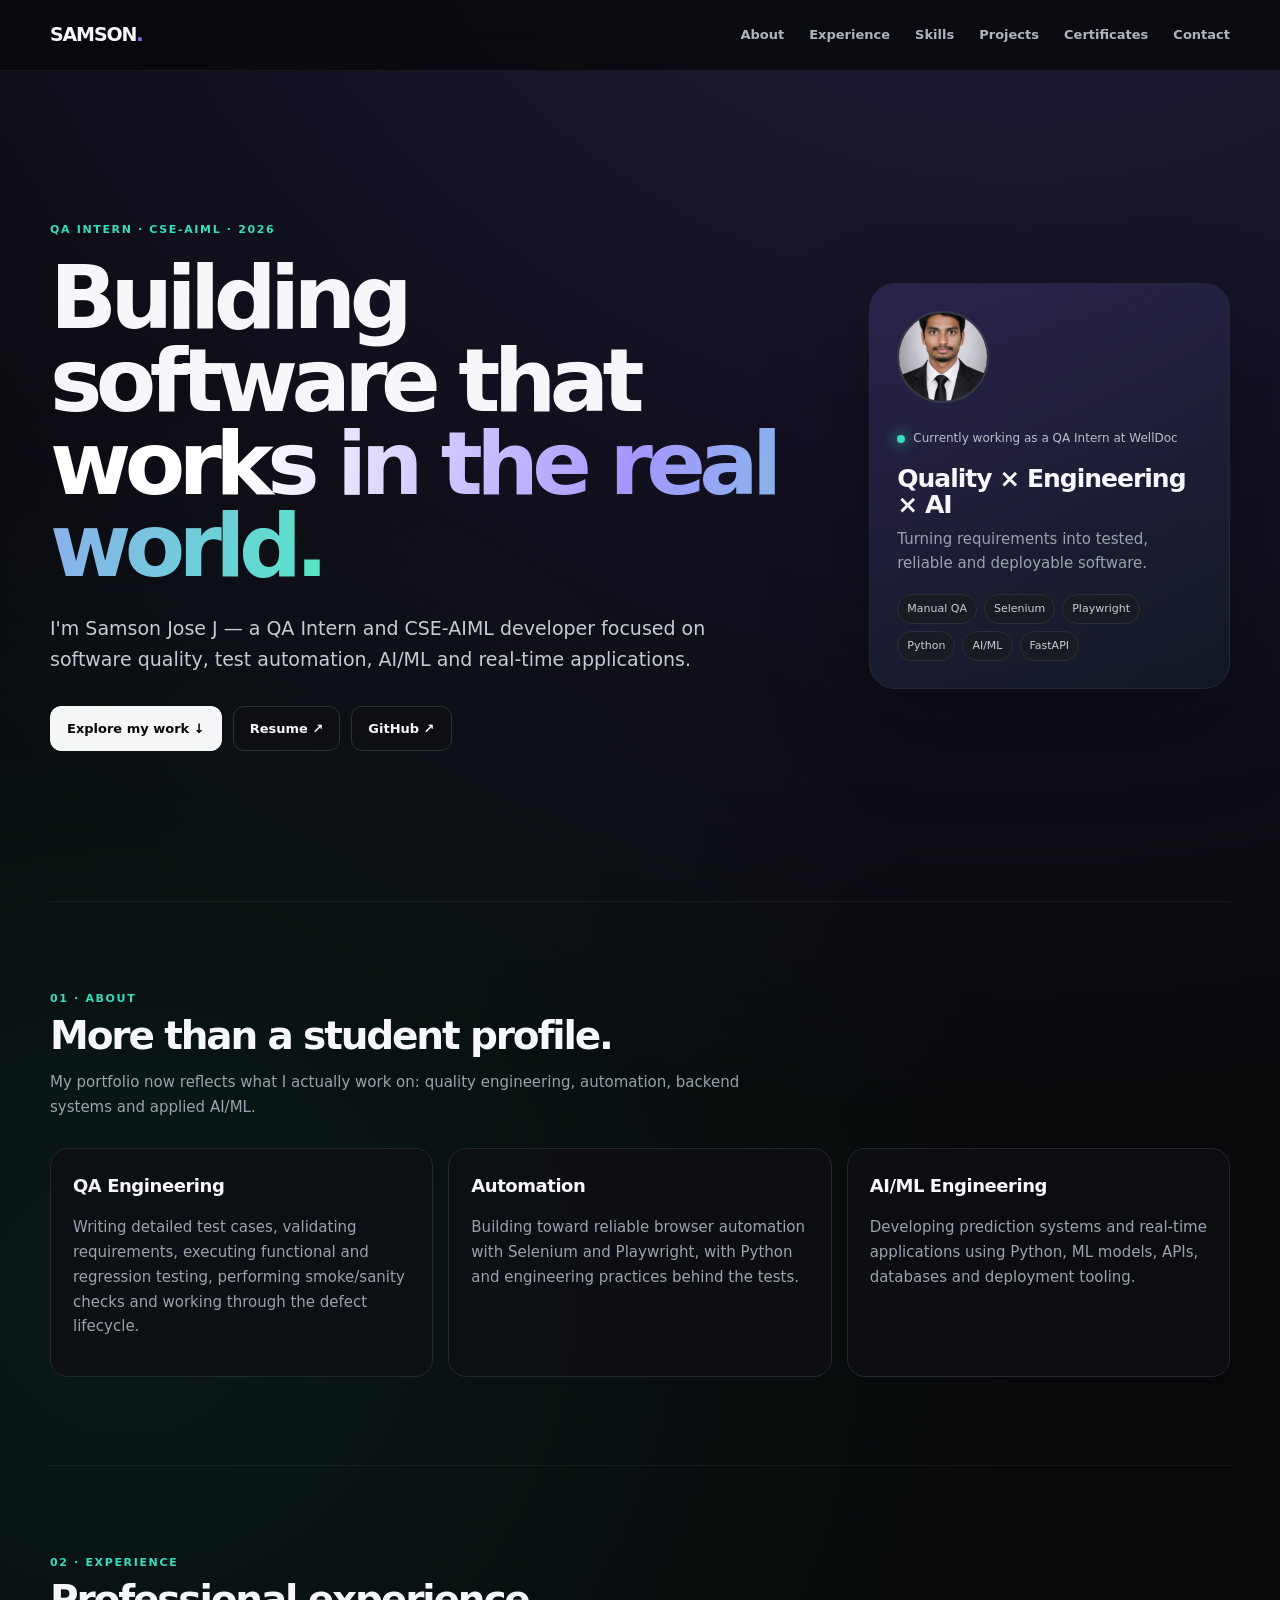
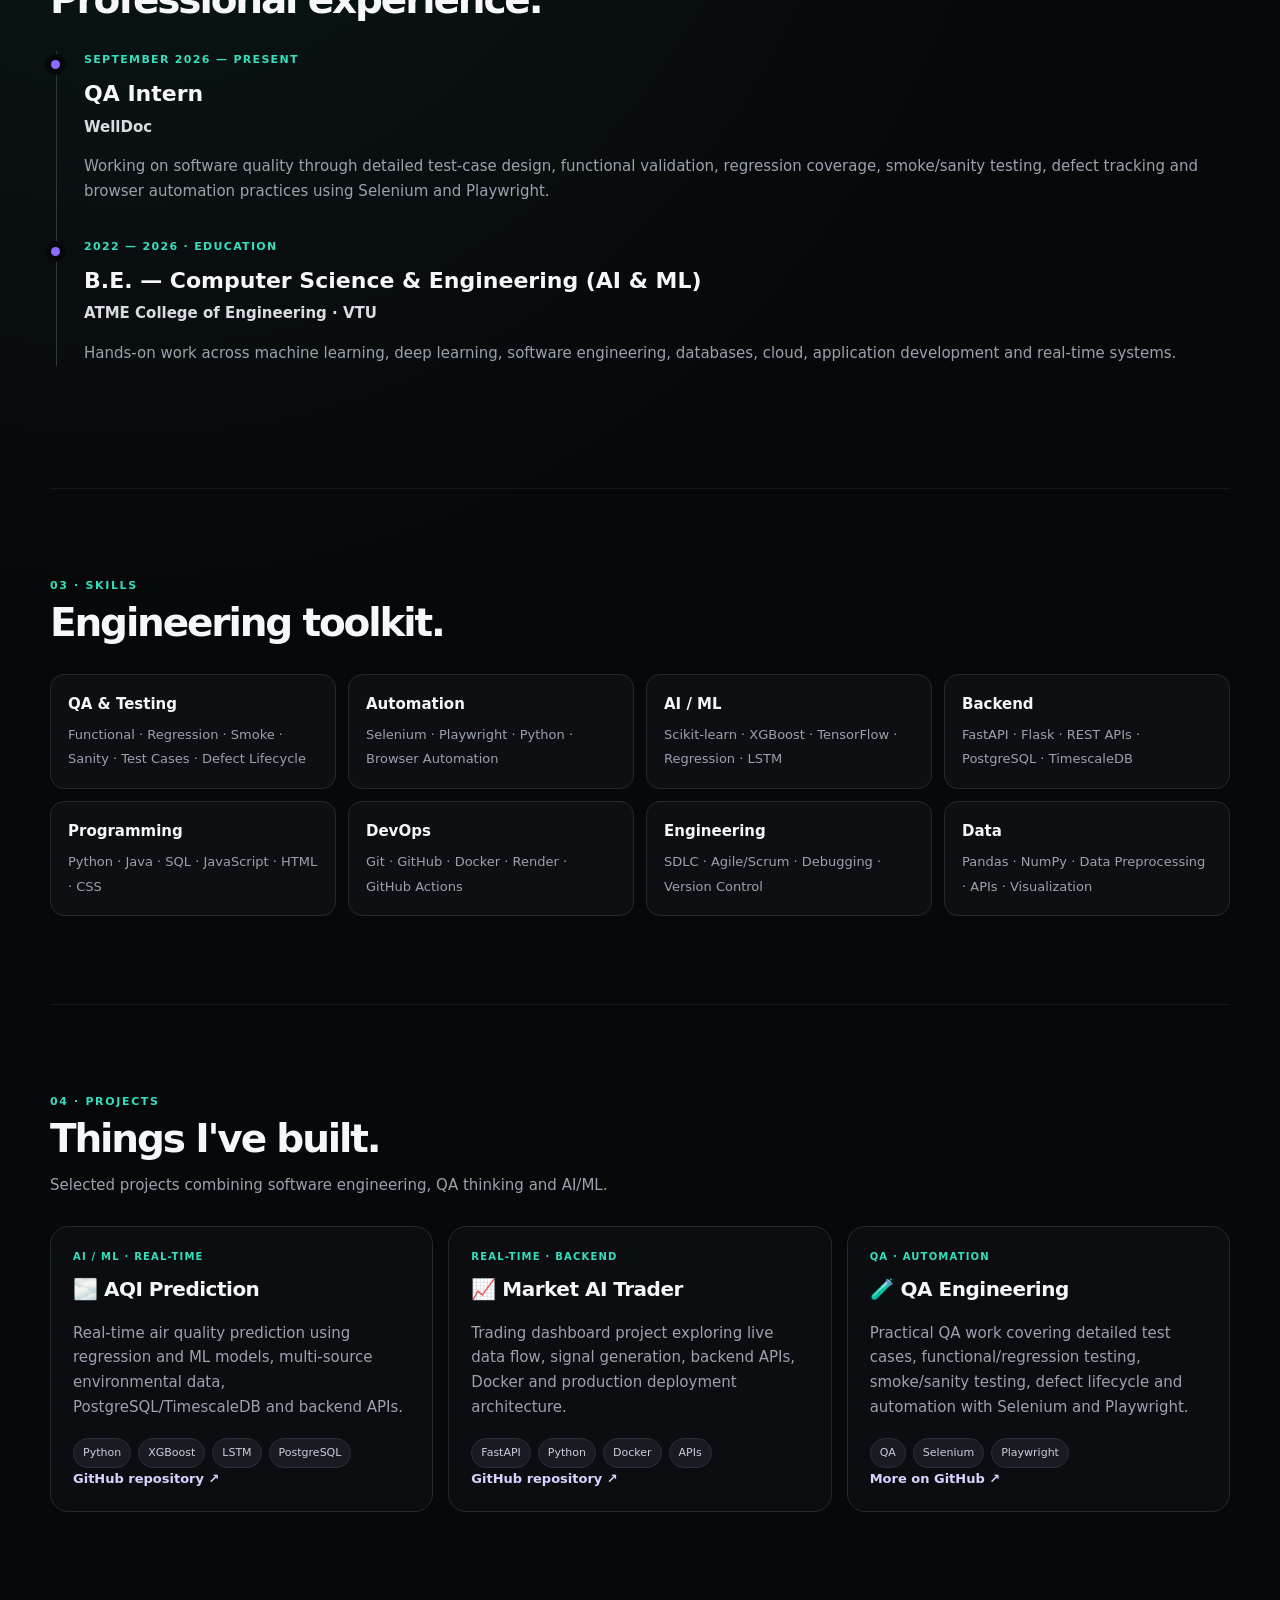
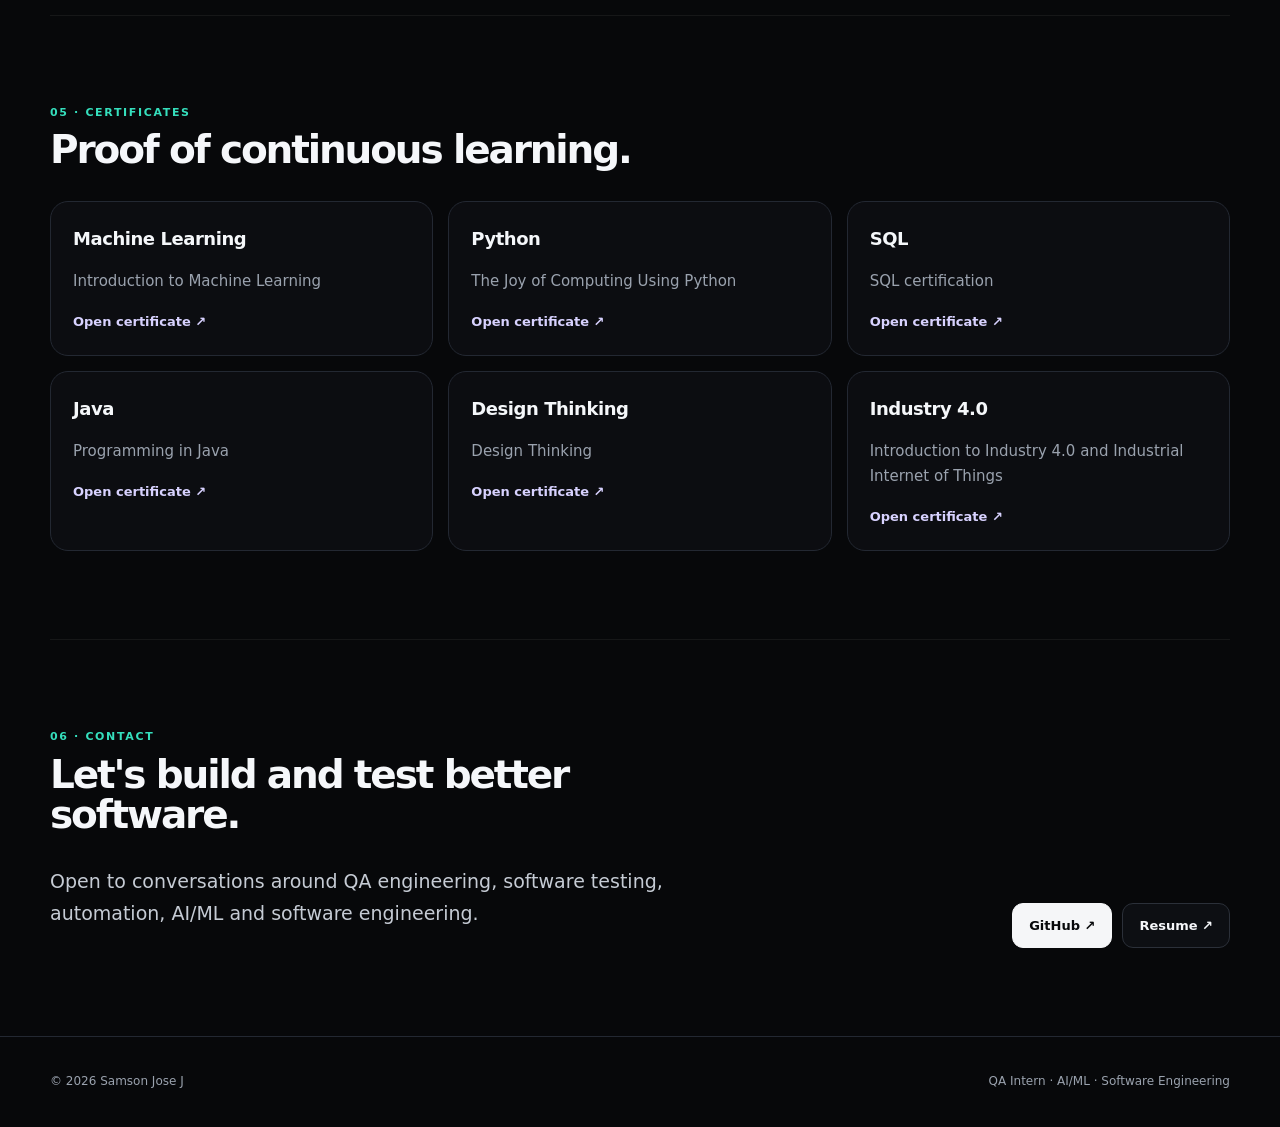
==== commit 08440dd7: "Update current role to QA Intern" ====
--- a/index.html
+++ b/index.html
@@ -3,11 +3,11 @@
 <head>
 <meta charset="utf-8"><meta name="viewport" content="width=device-width,initial-scale=1">
 <meta name="theme-color" content="#08090b">
-<meta name="description" content="Samson Jose J — QA Engineer Trainee and CSE-AIML developer focused on software quality, automation, AI/ML and real-time applications.">
+<meta name="description" content="Samson Jose J — QA Intern and CSE-AIML developer focused on software quality, automation, AI/ML and real-time applications.">
 <meta name="keywords" content="Samson Jose J, QA Engineer, Software Testing, Selenium, Playwright, AI ML, Python, CSE AIML, WellDoc">
 <meta name="author" content="Samson Jose J">
-<meta property="og:type" content="website"><meta property="og:title" content="Samson Jose J | QA Engineer · AI/ML · Software Engineering"><meta property="og:description" content="QA Engineer Trainee building reliable software, automation and AI/ML systems.">
-<title>Samson Jose J | QA Engineer · AI/ML · Software Engineering</title>
+<meta property="og:type" content="website"><meta property="og:title" content="Samson Jose J | QA Intern · AI/ML · Software Engineering"><meta property="og:description" content="QA Engineer Trainee building reliable software, automation and AI/ML systems.">
+<title>Samson Jose J | QA Intern · AI/ML · Software Engineering</title>
 <style>
 :root{--bg:#07080a;--surface:#0d0f13;--surface2:#12151b;--text:#f5f7fa;--muted:#9aa2ae;--line:#232832;--purple:#8b6cff;--cyan:#35dfbd;--max:1180px}
 *{box-sizing:border-box}html{scroll-behavior:smooth}body{margin:0;background:radial-gradient(circle at 80% -10%,rgba(139,108,255,.22),transparent 32%),radial-gradient(circle at 10% 30%,rgba(53,223,189,.08),transparent 28%),var(--bg);color:var(--text);font:15px/1.65 Inter,ui-sans-serif,system-ui,-apple-system,"Segoe UI",sans-serif}a{color:inherit;text-decoration:none}
@@ -31,11 +31,11 @@
 <nav><div class="wrap nav"><a class="brand" href="#">SAMSON<span class="brand"><i>.</i></span></a><div class="links"><a href="#about">About</a><a href="#experience">Experience</a><a href="#skills">Skills</a><a href="#projects">Projects</a><a href="#certificates">Certificates</a><a href="#contact">Contact</a></div></div></nav>
 <main><div class="wrap">
 <section class="hero" style="border:0">
-<div><div class="eyebrow">QA Engineer Trainee · CSE-AIML · 2026</div>
+<div><div class="eyebrow">QA Intern · CSE-AIML · 2026</div>
 <h1>Building software that <span class="gradient">works in the real world.</span></h1>
-<p class="lead">I'm Samson Jose J — a QA Engineer Trainee and CSE-AIML developer focused on software quality, test automation, AI/ML and real-time applications.</p>
+<p class="lead">I'm Samson Jose J — a QA Intern and CSE-AIML developer focused on software quality, test automation, AI/ML and real-time applications.</p>
 <div class="actions"><a class="btn primary" href="#projects">Explore my work ↓</a><a class="btn" href="resume.pdf">Resume ↗</a><a class="btn" href="https://github.com/Samson-lgs">GitHub ↗</a></div></div>
-<div class="profile"><img class="avatar" src="profile-photo.jpeg" alt="Samson Jose J"><div class="availability"><span class="dot"></span> Currently working at WellDoc</div><h2>Quality × Engineering × AI</h2><p>Turning requirements into tested, reliable and deployable software.</p><div class="tags"><span class="tag">Manual QA</span><span class="tag">Selenium</span><span class="tag">Playwright</span><span class="tag">Python</span><span class="tag">AI/ML</span><span class="tag">FastAPI</span></div></div>
+<div class="profile"><img class="avatar" src="profile-photo.jpeg" alt="Samson Jose J"><div class="availability"><span class="dot"></span> Currently working as a QA Intern at WellDoc</div><h2>Quality × Engineering × AI</h2><p>Turning requirements into tested, reliable and deployable software.</p><div class="tags"><span class="tag">Manual QA</span><span class="tag">Selenium</span><span class="tag">Playwright</span><span class="tag">Python</span><span class="tag">AI/ML</span><span class="tag">FastAPI</span></div></div>
 </section>
 
 <section id="about"><div class="eyebrow">01 · About</div><h2>More than a student profile.</h2><p class="section-intro">My portfolio now reflects what I actually work on: quality engineering, automation, backend systems and applied AI/ML.</p><div class="grid">
@@ -45,7 +45,7 @@
 </div></section>
 
 <section id="experience"><div class="eyebrow">02 · Experience</div><h2>Professional experience.</h2><div class="experience">
-<div class="job"><div class="date">September 2026 — Present</div><h3>QA Engineer Trainee</h3><div class="company">WellDoc</div><p class="muted">Working on software quality through detailed test-case design, functional validation, regression coverage, smoke/sanity testing, defect tracking and browser automation practices using Selenium and Playwright.</p></div>
+<div class="job"><div class="date">September 2026 — Present</div><h3>QA Intern</h3><div class="company">WellDoc</div><p class="muted">Working on software quality through detailed test-case design, functional validation, regression coverage, smoke/sanity testing, defect tracking and browser automation practices using Selenium and Playwright.</p></div>
 <div class="job"><div class="date">2022 — 2026 · Education</div><h3>B.E. — Computer Science & Engineering (AI & ML)</h3><div class="company">ATME College of Engineering · VTU</div><p class="muted">Hands-on work across machine learning, deep learning, software engineering, databases, cloud, application development and real-time systems.</p></div>
 </div></section>
 
@@ -77,7 +77,7 @@
 
 <section id="contact"><div class="contact"><div><div class="eyebrow">06 · Contact</div><h2>Let's build and test better software.</h2><p class="lead">Open to conversations around QA engineering, software testing, automation, AI/ML and software engineering.</p></div><div class="socials"><a class="btn primary" href="https://github.com/Samson-lgs">GitHub ↗</a><a class="btn" href="resume.pdf">Resume ↗</a></div></div></section>
 </div></main>
-<footer><div class="wrap footer"><span>© 2026 Samson Jose J</span><span>QA Engineer · AI/ML · Software Engineering</span></div></footer>
+<footer><div class="wrap footer"><span>© 2026 Samson Jose J</span><span>QA Intern · AI/ML · Software Engineering</span></div></footer>
 <script>
 (async()=>{const box=document.getElementById('github-projects');try{const r=await fetch('https://api.github.com/users/Samson-lgs/repos?sort=updated&per_page=12');const repos=await r.json();if(!Array.isArray(repos))return;repos.filter(x=>x.name!=='samson-lgs.github.io'&&!x.fork).slice(0,6).forEach(x=>{const d=document.createElement('div');d.className='card project';d.innerHTML='<div class="grow"><div class="project-type">GitHub · '+(x.language||'Project')+'</div><h3>'+x.name.replaceAll('-',' ')+'</h3><p class="muted">'+(x.description||'Software project by Samson Jose J.')+'</p></div><a class="repo" href="'+x.html_url+'">View repository ↗</a>';box.appendChild(d)})}catch(e){}})();
 </script>
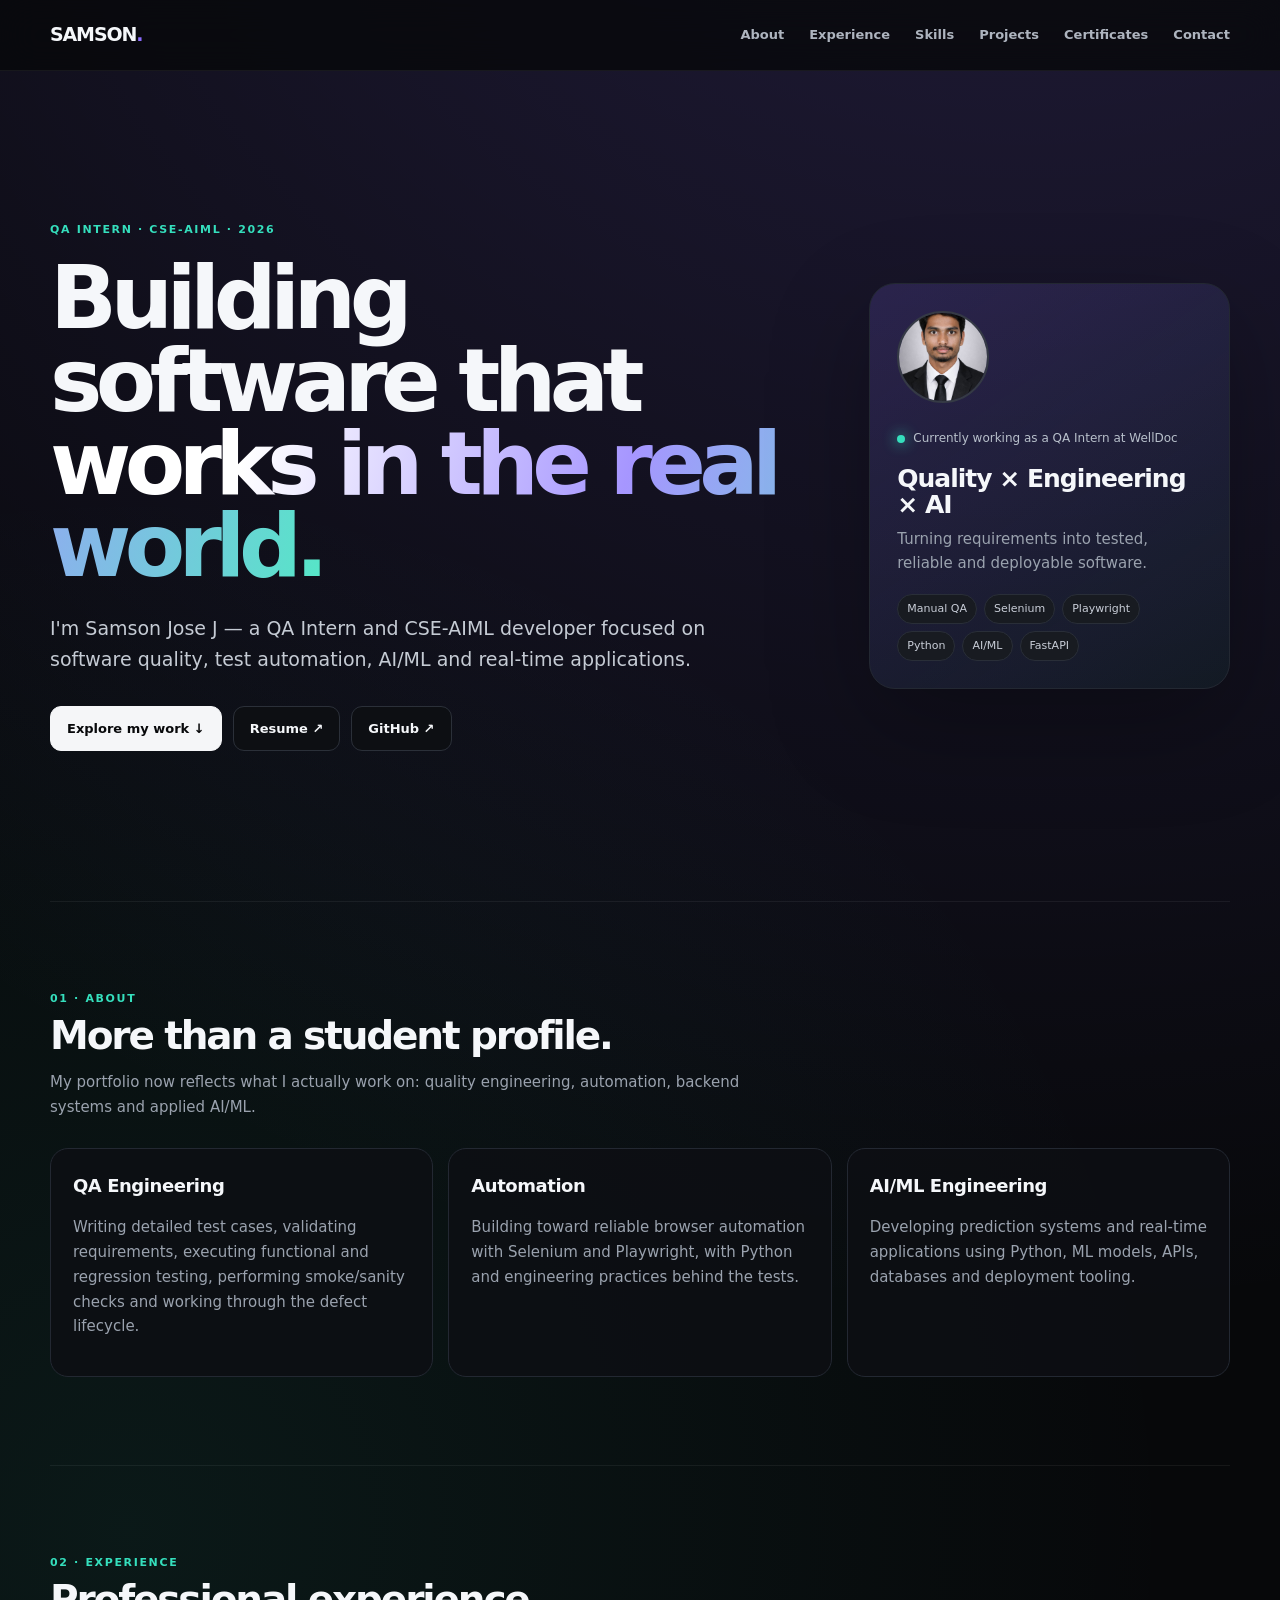
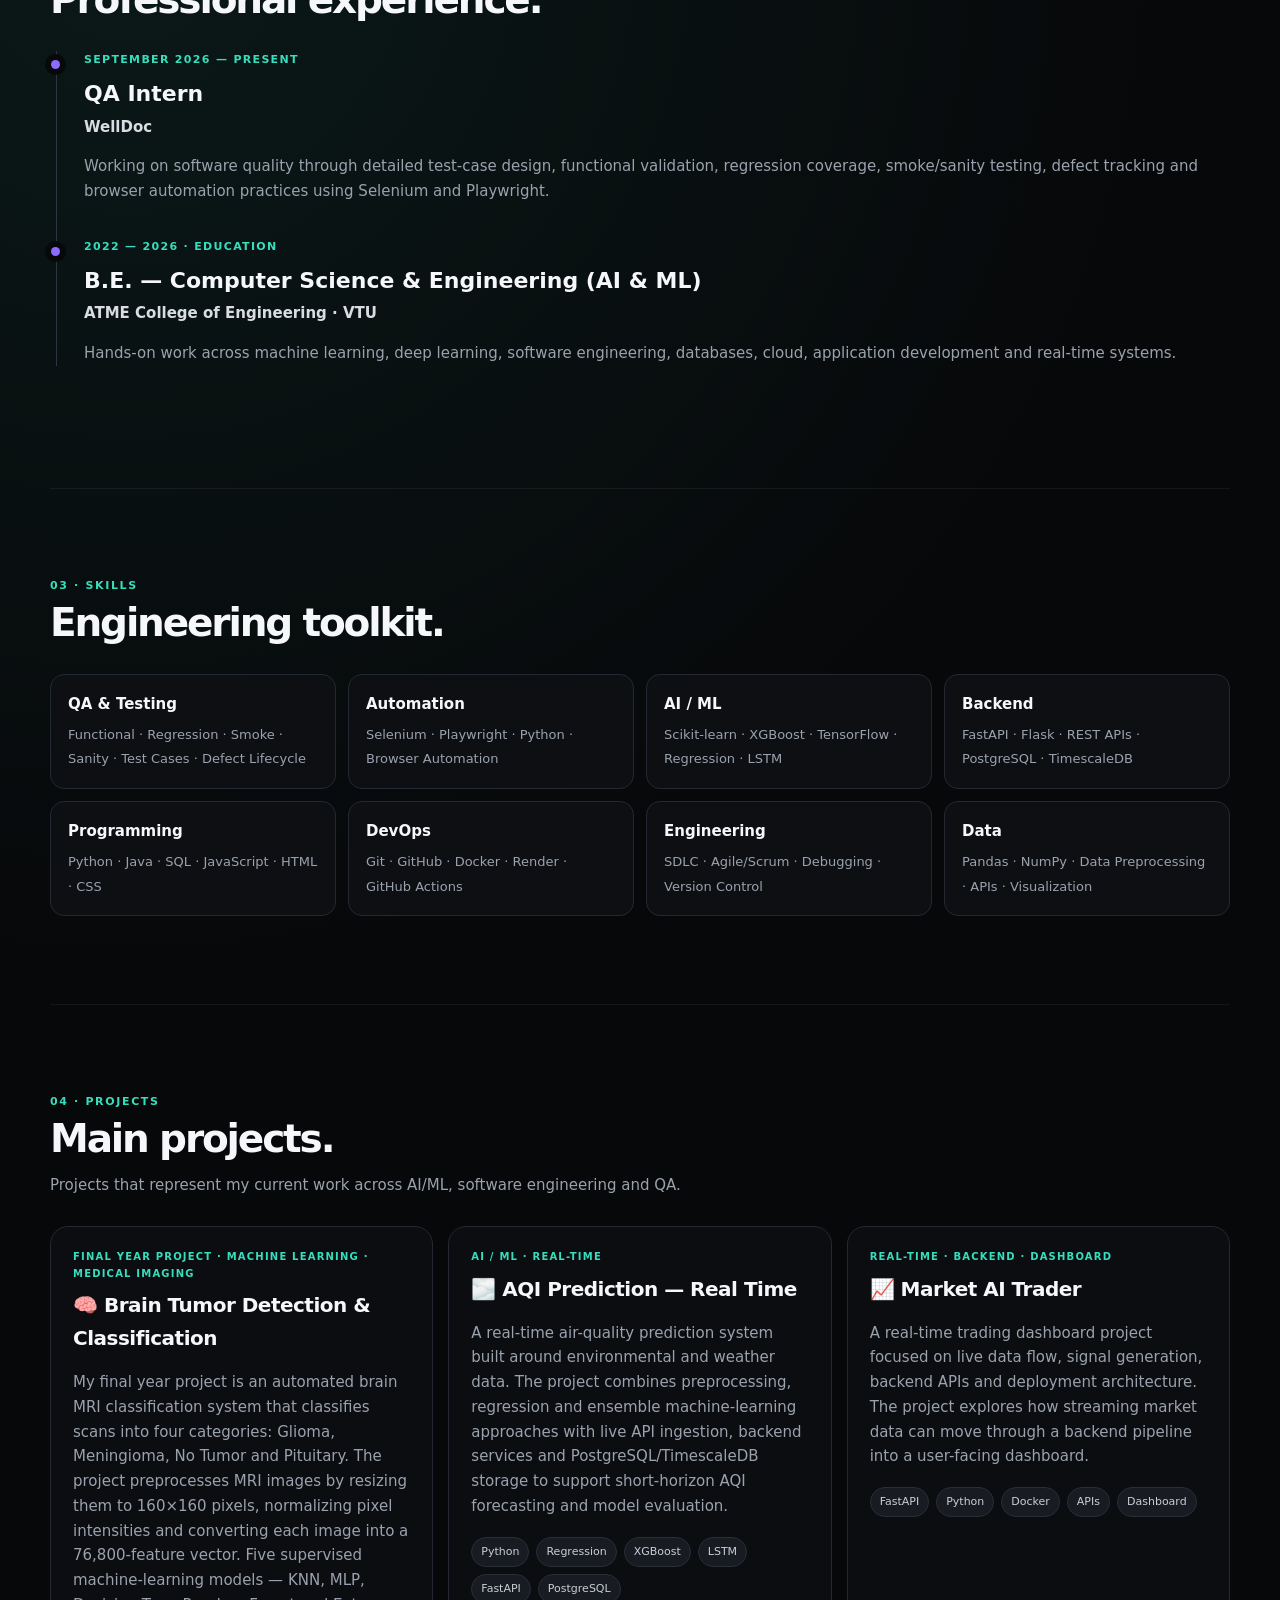
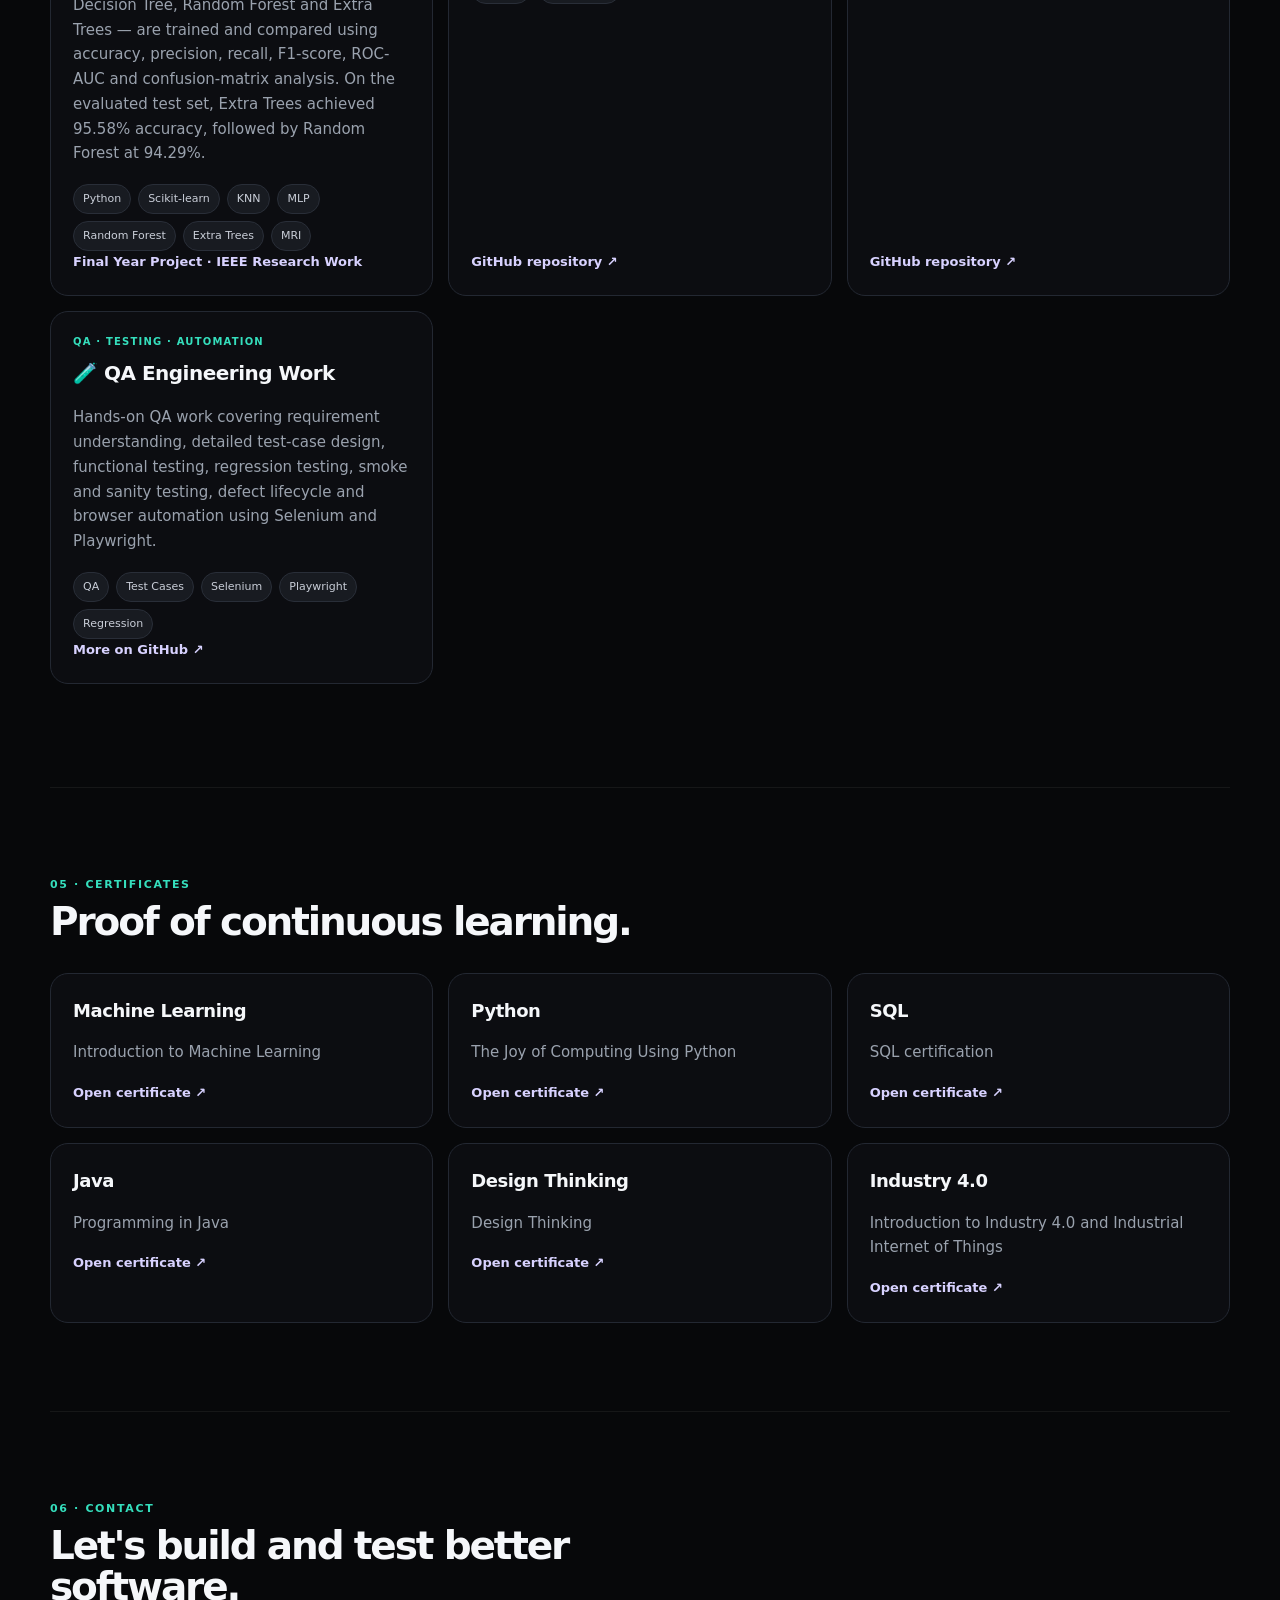
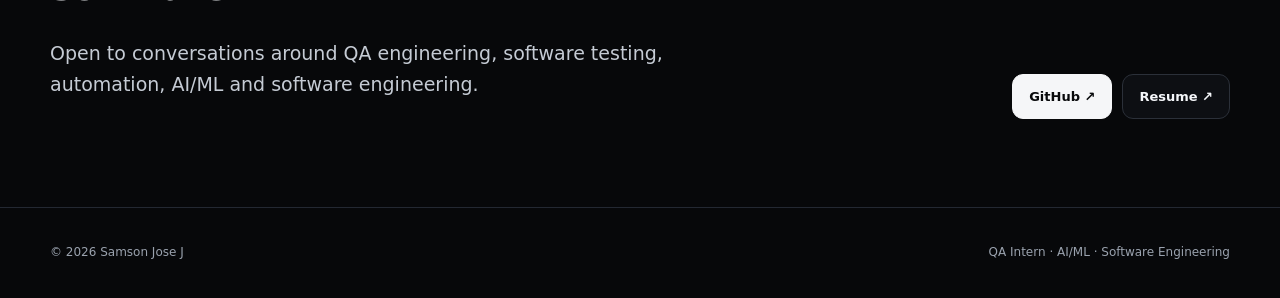
==== commit 79155005: "Add detailed main projects and final year project" ====
--- a/index.html
+++ b/index.html
@@ -60,10 +60,11 @@
 <div class="skill"><b>Data</b><span>Pandas · NumPy · Data Preprocessing · APIs · Visualization</span></div>
 </div></section>
 
-<section id="projects"><div class="eyebrow">04 · Projects</div><h2>Things I've built.</h2><p class="section-intro">Selected projects combining software engineering, QA thinking and AI/ML.</p><div class="grid">
-<div class="card project"><div class="grow"><div class="project-type">AI / ML · Real-time</div><h3>🌫️ AQI Prediction</h3><p class="muted">Real-time air quality prediction using regression and ML models, multi-source environmental data, PostgreSQL/TimescaleDB and backend APIs.</p><div class="tags"><span class="tag">Python</span><span class="tag">XGBoost</span><span class="tag">LSTM</span><span class="tag">PostgreSQL</span></div></div><a class="repo" href="https://github.com/Samson-lgs/AQI_Prediction_Regression_RealTime">GitHub repository ↗</a></div>
-<div class="card project"><div class="grow"><div class="project-type">Real-time · Backend</div><h3>📈 Market AI Trader</h3><p class="muted">Trading dashboard project exploring live data flow, signal generation, backend APIs, Docker and production deployment architecture.</p><div class="tags"><span class="tag">FastAPI</span><span class="tag">Python</span><span class="tag">Docker</span><span class="tag">APIs</span></div></div><a class="repo" href="https://github.com/Samson-lgs/market-ai-trader-v3">GitHub repository ↗</a></div>
-<div class="card project"><div class="grow"><div class="project-type">QA · Automation</div><h3>🧪 QA Engineering</h3><p class="muted">Practical QA work covering detailed test cases, functional/regression testing, smoke/sanity testing, defect lifecycle and automation with Selenium and Playwright.</p><div class="tags"><span class="tag">QA</span><span class="tag">Selenium</span><span class="tag">Playwright</span></div></div><a class="repo" href="https://github.com/Samson-lgs">More on GitHub ↗</a></div>
+<section id="projects"><div class="eyebrow">04 · Projects</div><h2>Main projects.</h2><p class="section-intro">Projects that represent my current work across AI/ML, software engineering and QA.</p><div class="grid">
+<div class="card project"><div class="grow"><div class="project-type">Final Year Project · Machine Learning · Medical Imaging</div><h3>🧠 Brain Tumor Detection & Classification</h3><p class="muted">My final year project is an automated brain MRI classification system that classifies scans into four categories: Glioma, Meningioma, No Tumor and Pituitary. The project preprocesses MRI images by resizing them to 160×160 pixels, normalizing pixel intensities and converting each image into a 76,800-feature vector. Five supervised machine-learning models — KNN, MLP, Decision Tree, Random Forest and Extra Trees — are trained and compared using accuracy, precision, recall, F1-score, ROC-AUC and confusion-matrix analysis. On the evaluated test set, Extra Trees achieved 95.58% accuracy, followed by Random Forest at 94.29%.</p><div class="tags"><span class="tag">Python</span><span class="tag">Scikit-learn</span><span class="tag">KNN</span><span class="tag">MLP</span><span class="tag">Random Forest</span><span class="tag">Extra Trees</span><span class="tag">MRI</span></div></div><span class="repo">Final Year Project · IEEE Research Work</span></div>
+<div class="card project"><div class="grow"><div class="project-type">AI / ML · Real-time</div><h3>🌫️ AQI Prediction — Real Time</h3><p class="muted">A real-time air-quality prediction system built around environmental and weather data. The project combines preprocessing, regression and ensemble machine-learning approaches with live API ingestion, backend services and PostgreSQL/TimescaleDB storage to support short-horizon AQI forecasting and model evaluation.</p><div class="tags"><span class="tag">Python</span><span class="tag">Regression</span><span class="tag">XGBoost</span><span class="tag">LSTM</span><span class="tag">FastAPI</span><span class="tag">PostgreSQL</span></div></div><a class="repo" href="https://github.com/Samson-lgs/AQI_Prediction_Regression_RealTime">GitHub repository ↗</a></div>
+<div class="card project"><div class="grow"><div class="project-type">Real-time · Backend · Dashboard</div><h3>📈 Market AI Trader</h3><p class="muted">A real-time trading dashboard project focused on live data flow, signal generation, backend APIs and deployment architecture. The project explores how streaming market data can move through a backend pipeline into a user-facing dashboard.</p><div class="tags"><span class="tag">FastAPI</span><span class="tag">Python</span><span class="tag">Docker</span><span class="tag">APIs</span><span class="tag">Dashboard</span></div></div><a class="repo" href="https://github.com/Samson-lgs/market-ai-trader-v3">GitHub repository ↗</a></div>
+<div class="card project"><div class="grow"><div class="project-type">QA · Testing · Automation</div><h3>🧪 QA Engineering Work</h3><p class="muted">Hands-on QA work covering requirement understanding, detailed test-case design, functional testing, regression testing, smoke and sanity testing, defect lifecycle and browser automation using Selenium and Playwright.</p><div class="tags"><span class="tag">QA</span><span class="tag">Test Cases</span><span class="tag">Selenium</span><span class="tag">Playwright</span><span class="tag">Regression</span></div></div><a class="repo" href="https://github.com/Samson-lgs">More on GitHub ↗</a></div>
 </div><div id="github-projects" class="grid" style="margin-top:15px"></div></section>
 
 <section id="certificates"><div class="eyebrow">05 · Certificates</div><h2>Proof of continuous learning.</h2><div class="grid">
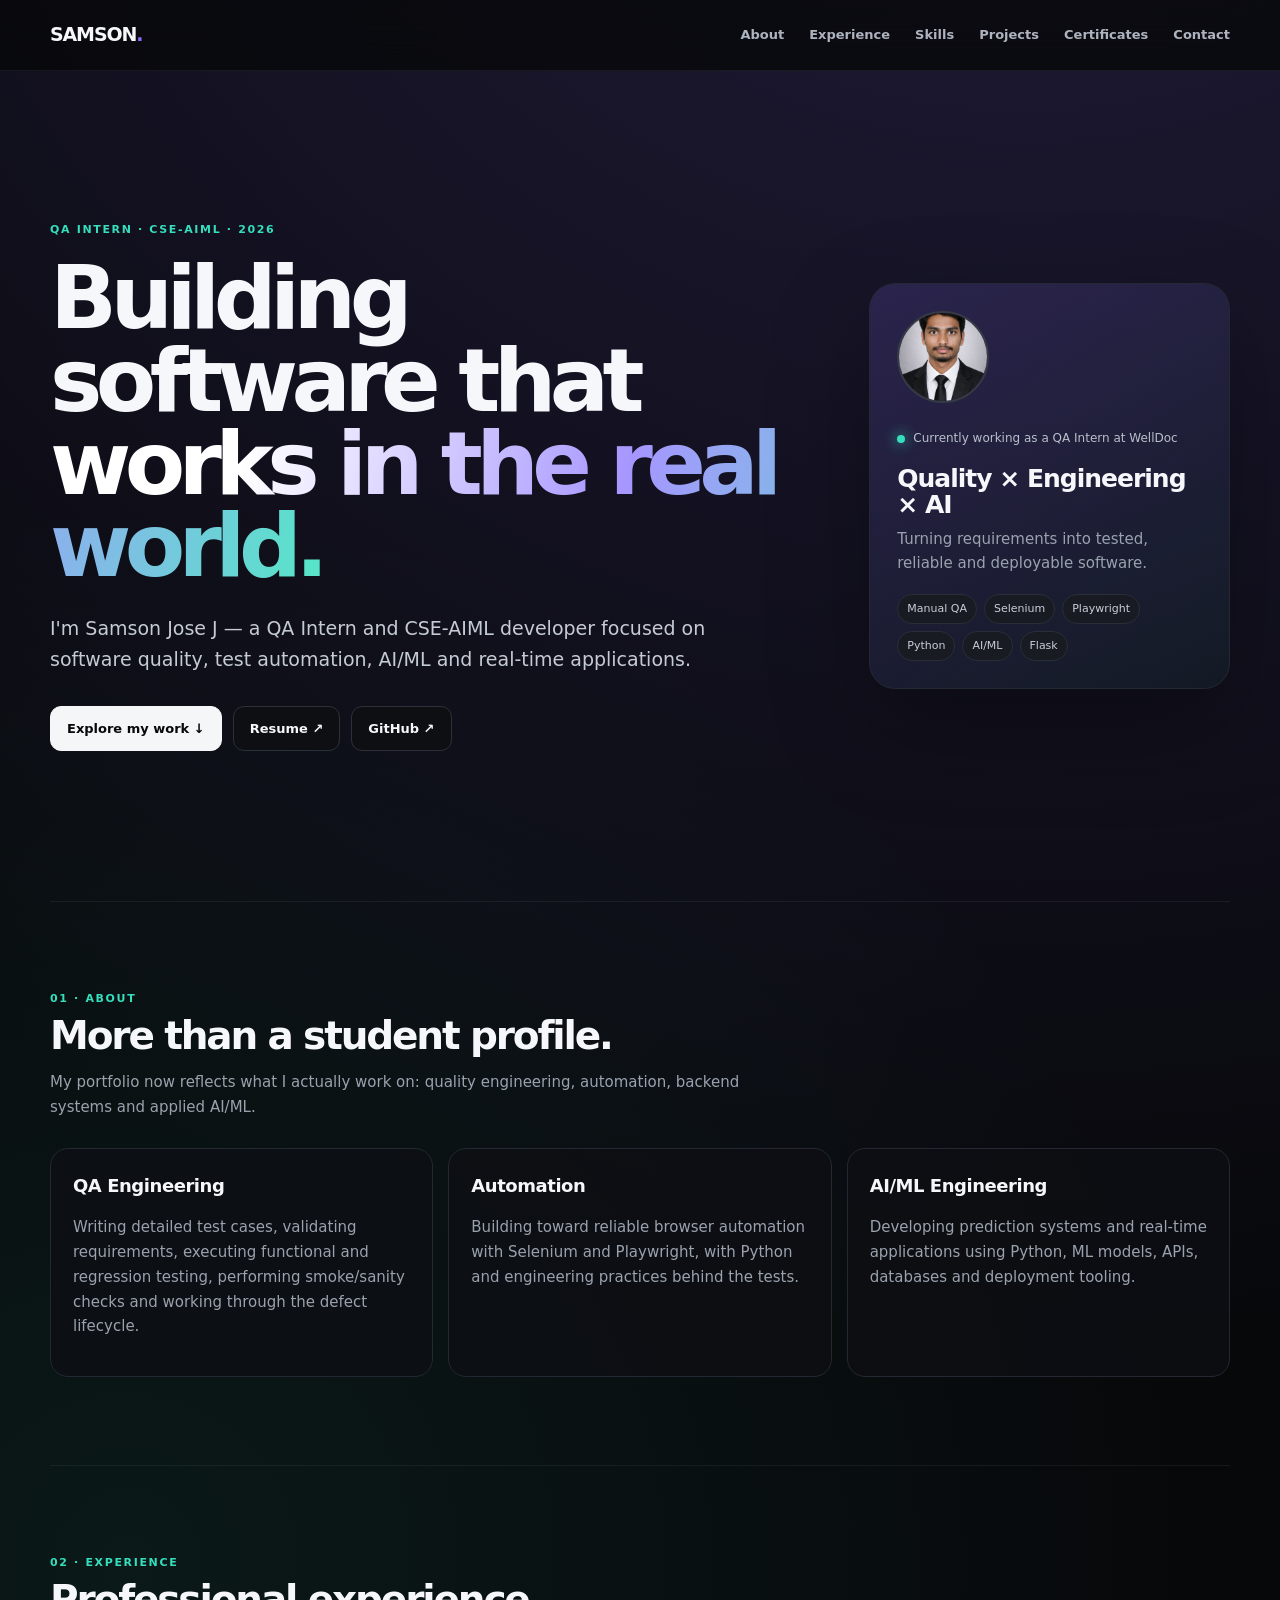
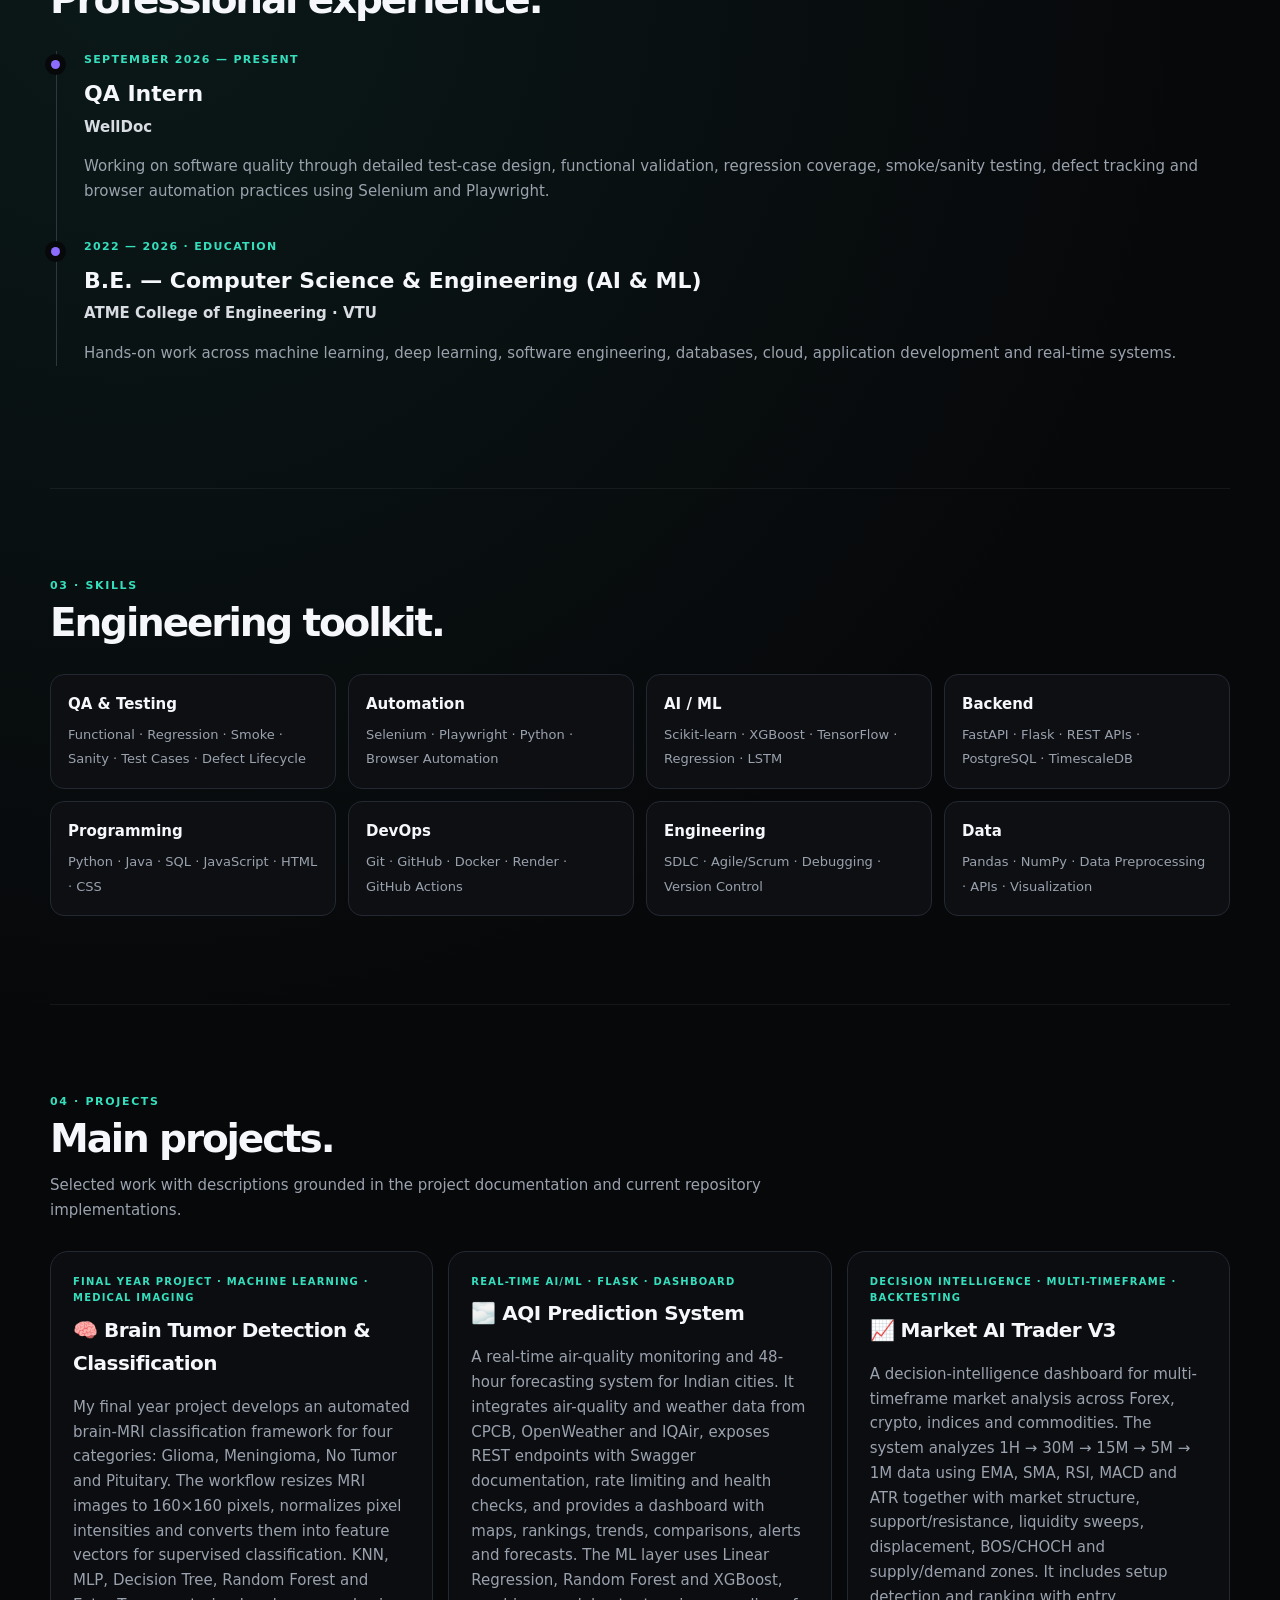
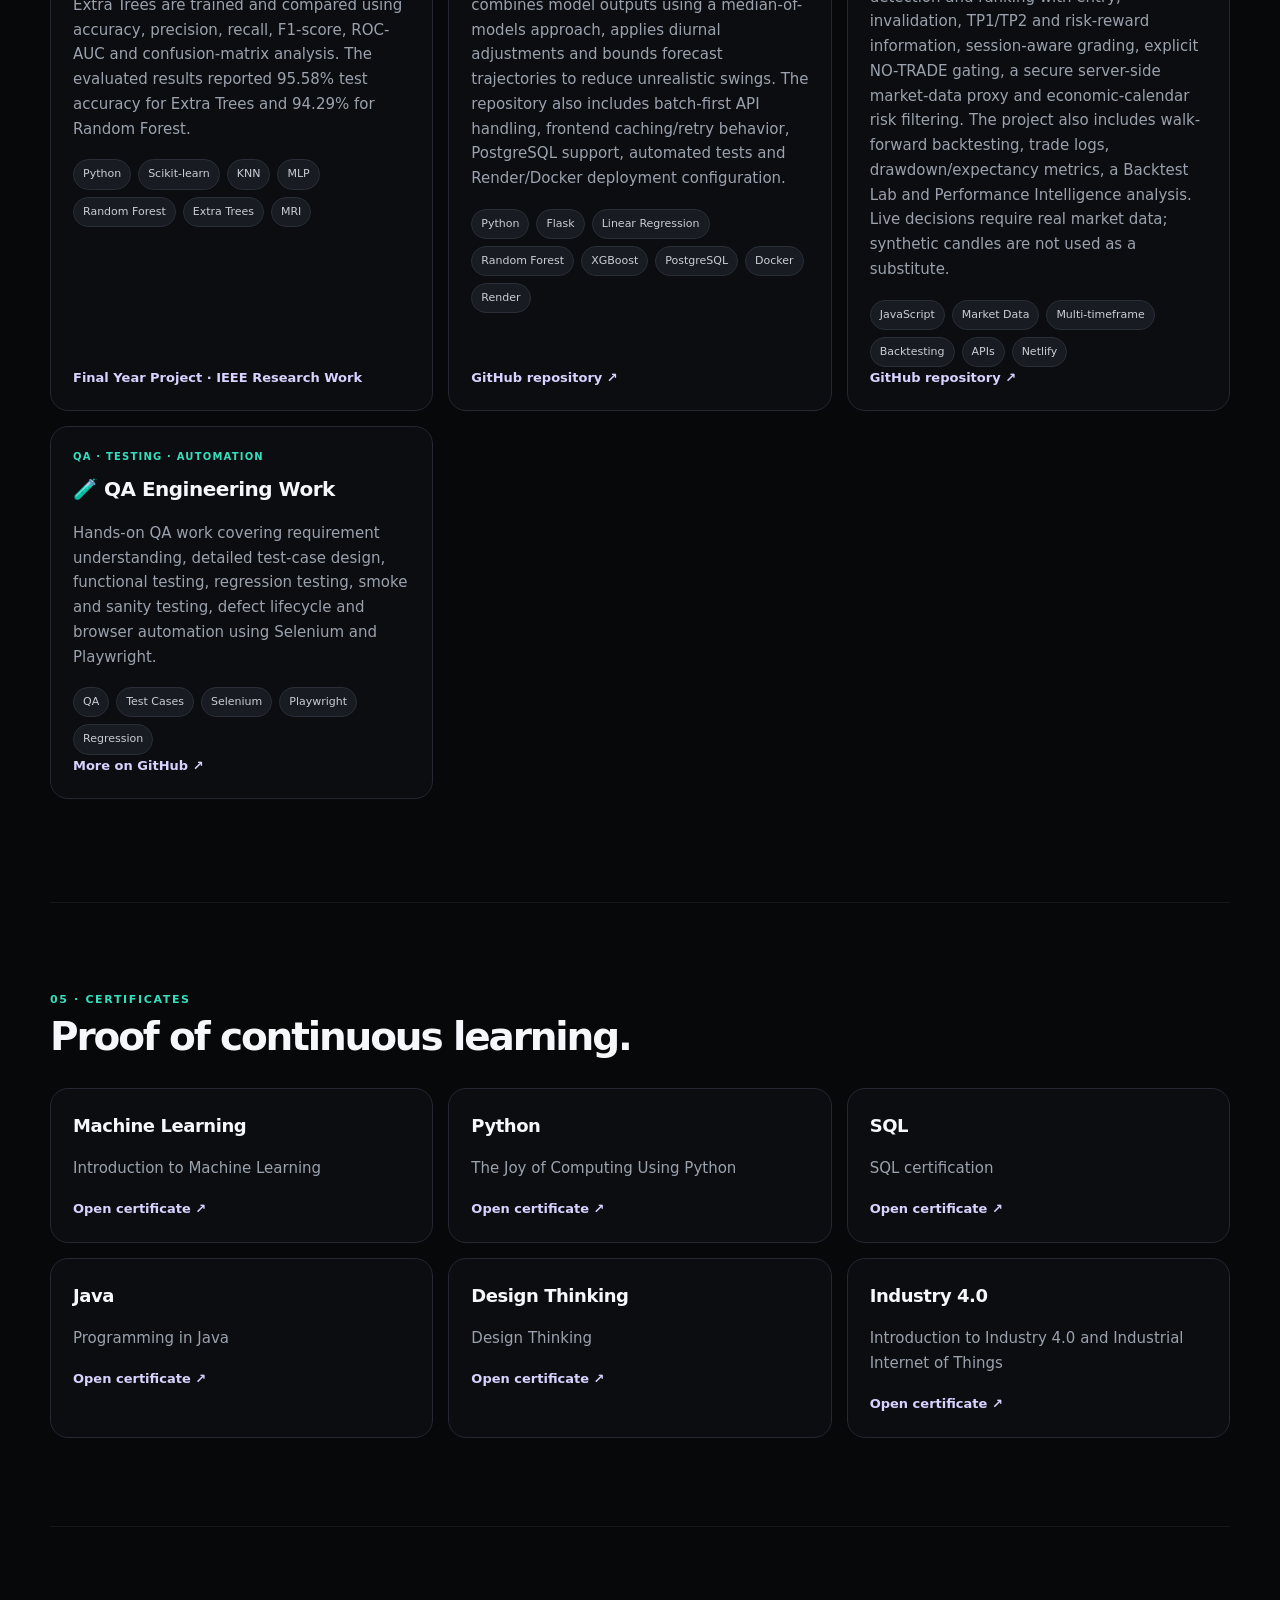
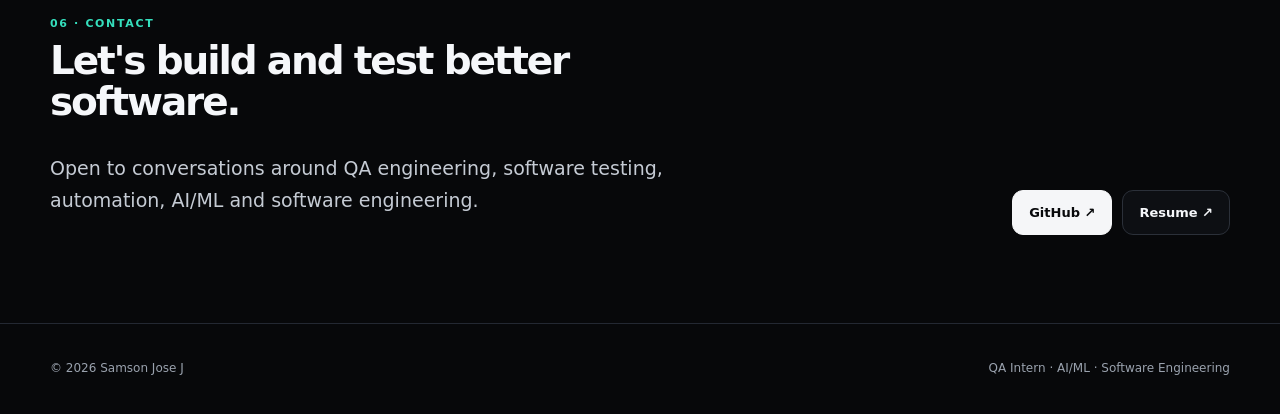
==== commit 4f45503e: "Update project descriptions from repository READMEs" ====
--- a/index.html
+++ b/index.html
@@ -3,10 +3,10 @@
 <head>
 <meta charset="utf-8"><meta name="viewport" content="width=device-width,initial-scale=1">
 <meta name="theme-color" content="#08090b">
-<meta name="description" content="Samson Jose J — QA Intern and CSE-AIML developer focused on software quality, automation, AI/ML and real-time applications.">
-<meta name="keywords" content="Samson Jose J, QA Engineer, Software Testing, Selenium, Playwright, AI ML, Python, CSE AIML, WellDoc">
+<meta name="description" content="Samson Jose J — QA Intern and CSE-AIML developer focused on software quality, test automation, AI/ML and real-time applications.">
+<meta name="keywords" content="Samson Jose J, QA Intern, Software Testing, Selenium, Playwright, AI ML, Python, CSE AIML, WellDoc">
 <meta name="author" content="Samson Jose J">
-<meta property="og:type" content="website"><meta property="og:title" content="Samson Jose J | QA Intern · AI/ML · Software Engineering"><meta property="og:description" content="QA Engineer Trainee building reliable software, automation and AI/ML systems.">
+<meta property="og:type" content="website"><meta property="og:title" content="Samson Jose J | QA Intern · AI/ML · Software Engineering"><meta property="og:description" content="QA Intern building reliable software, automation and AI/ML systems.">
 <title>Samson Jose J | QA Intern · AI/ML · Software Engineering</title>
 <style>
 :root{--bg:#07080a;--surface:#0d0f13;--surface2:#12151b;--text:#f5f7fa;--muted:#9aa2ae;--line:#232832;--purple:#8b6cff;--cyan:#35dfbd;--max:1180px}
@@ -20,7 +20,7 @@
 .grid{display:grid;grid-template-columns:repeat(3,1fr);gap:15px}.card{background:rgba(13,15,19,.85);border:1px solid var(--line);border-radius:18px;padding:22px;transition:.2s}.card:hover{transform:translateY(-3px);border-color:#343a46}.card h3{margin:0 0 8px;font-size:18px;letter-spacing:-.025em}.muted{color:var(--muted)}
 .experience{border-left:1px solid #303641;padding-left:27px;margin-left:6px}.job{position:relative;margin-bottom:34px}.job:before{content:"";position:absolute;width:9px;height:9px;border-radius:50%;background:var(--purple);left:-33px;top:9px;box-shadow:0 0 0 6px var(--bg)}.date{font-size:11px;color:var(--cyan);font-weight:850;text-transform:uppercase;letter-spacing:.12em}.job h3{font-size:22px;margin:7px 0 2px}.job .company{color:#d9dce3;font-weight:700}
 .skills{display:grid;grid-template-columns:repeat(4,1fr);gap:12px}.skill{padding:17px;border:1px solid var(--line);background:var(--surface);border-radius:14px}.skill b{display:block;margin-bottom:5px}.skill span{font-size:13px;color:var(--muted)}
-.project{display:flex;flex-direction:column;min-height:250px}.project .grow{flex:1}.project .project-type{font-size:10px;color:var(--cyan);font-weight:850;text-transform:uppercase;letter-spacing:.12em}.project h3{font-size:20px;margin-top:7px;text-transform:capitalize}.repo{font-weight:750;color:#d8d2ff;font-size:13px}.repo:hover{text-decoration:underline}
+.project{display:flex;flex-direction:column;min-height:300px}.project .grow{flex:1}.project .project-type{font-size:10px;color:var(--cyan);font-weight:850;text-transform:uppercase;letter-spacing:.12em}.project h3{font-size:20px;margin-top:7px;text-transform:capitalize}.repo{font-weight:750;color:#d8d2ff;font-size:13px}.repo:hover{text-decoration:underline}
 .cert a{font-weight:700;color:#d8d2ff;font-size:13px}.contact{display:grid;grid-template-columns:1fr auto;gap:30px;align-items:end}.contact h2{max-width:650px}.socials{display:flex;gap:10px;flex-wrap:wrap}
 footer{border-top:1px solid var(--line);padding:35px 0;color:var(--muted);font-size:12px}.footer{display:flex;justify-content:space-between}
 @media(max-width:850px){.hero{grid-template-columns:1fr;gap:35px;padding:65px 0}.grid{grid-template-columns:1fr}.skills{grid-template-columns:repeat(2,1fr)}.contact{grid-template-columns:1fr}.links{gap:13px}.links a:nth-child(-n+2){display:none}}
@@ -35,7 +35,7 @@
 <h1>Building software that <span class="gradient">works in the real world.</span></h1>
 <p class="lead">I'm Samson Jose J — a QA Intern and CSE-AIML developer focused on software quality, test automation, AI/ML and real-time applications.</p>
 <div class="actions"><a class="btn primary" href="#projects">Explore my work ↓</a><a class="btn" href="resume.pdf">Resume ↗</a><a class="btn" href="https://github.com/Samson-lgs">GitHub ↗</a></div></div>
-<div class="profile"><img class="avatar" src="profile-photo.jpeg" alt="Samson Jose J"><div class="availability"><span class="dot"></span> Currently working as a QA Intern at WellDoc</div><h2>Quality × Engineering × AI</h2><p>Turning requirements into tested, reliable and deployable software.</p><div class="tags"><span class="tag">Manual QA</span><span class="tag">Selenium</span><span class="tag">Playwright</span><span class="tag">Python</span><span class="tag">AI/ML</span><span class="tag">FastAPI</span></div></div>
+<div class="profile"><img class="avatar" src="profile-photo.jpeg" alt="Samson Jose J"><div class="availability"><span class="dot"></span> Currently working as a QA Intern at WellDoc</div><h2>Quality × Engineering × AI</h2><p>Turning requirements into tested, reliable and deployable software.</p><div class="tags"><span class="tag">Manual QA</span><span class="tag">Selenium</span><span class="tag">Playwright</span><span class="tag">Python</span><span class="tag">AI/ML</span><span class="tag">Flask</span></div></div>
 </section>
 
 <section id="about"><div class="eyebrow">01 · About</div><h2>More than a student profile.</h2><p class="section-intro">My portfolio now reflects what I actually work on: quality engineering, automation, backend systems and applied AI/ML.</p><div class="grid">
@@ -60,10 +60,13 @@
 <div class="skill"><b>Data</b><span>Pandas · NumPy · Data Preprocessing · APIs · Visualization</span></div>
 </div></section>
 
-<section id="projects"><div class="eyebrow">04 · Projects</div><h2>Main projects.</h2><p class="section-intro">Projects that represent my current work across AI/ML, software engineering and QA.</p><div class="grid">
-<div class="card project"><div class="grow"><div class="project-type">Final Year Project · Machine Learning · Medical Imaging</div><h3>🧠 Brain Tumor Detection & Classification</h3><p class="muted">My final year project is an automated brain MRI classification system that classifies scans into four categories: Glioma, Meningioma, No Tumor and Pituitary. The project preprocesses MRI images by resizing them to 160×160 pixels, normalizing pixel intensities and converting each image into a 76,800-feature vector. Five supervised machine-learning models — KNN, MLP, Decision Tree, Random Forest and Extra Trees — are trained and compared using accuracy, precision, recall, F1-score, ROC-AUC and confusion-matrix analysis. On the evaluated test set, Extra Trees achieved 95.58% accuracy, followed by Random Forest at 94.29%.</p><div class="tags"><span class="tag">Python</span><span class="tag">Scikit-learn</span><span class="tag">KNN</span><span class="tag">MLP</span><span class="tag">Random Forest</span><span class="tag">Extra Trees</span><span class="tag">MRI</span></div></div><span class="repo">Final Year Project · IEEE Research Work</span></div>
-<div class="card project"><div class="grow"><div class="project-type">AI / ML · Real-time</div><h3>🌫️ AQI Prediction — Real Time</h3><p class="muted">A real-time air-quality prediction system built around environmental and weather data. The project combines preprocessing, regression and ensemble machine-learning approaches with live API ingestion, backend services and PostgreSQL/TimescaleDB storage to support short-horizon AQI forecasting and model evaluation.</p><div class="tags"><span class="tag">Python</span><span class="tag">Regression</span><span class="tag">XGBoost</span><span class="tag">LSTM</span><span class="tag">FastAPI</span><span class="tag">PostgreSQL</span></div></div><a class="repo" href="https://github.com/Samson-lgs/AQI_Prediction_Regression_RealTime">GitHub repository ↗</a></div>
-<div class="card project"><div class="grow"><div class="project-type">Real-time · Backend · Dashboard</div><h3>📈 Market AI Trader</h3><p class="muted">A real-time trading dashboard project focused on live data flow, signal generation, backend APIs and deployment architecture. The project explores how streaming market data can move through a backend pipeline into a user-facing dashboard.</p><div class="tags"><span class="tag">FastAPI</span><span class="tag">Python</span><span class="tag">Docker</span><span class="tag">APIs</span><span class="tag">Dashboard</span></div></div><a class="repo" href="https://github.com/Samson-lgs/market-ai-trader-v3">GitHub repository ↗</a></div>
+<section id="projects"><div class="eyebrow">04 · Projects</div><h2>Main projects.</h2><p class="section-intro">Selected work with descriptions grounded in the project documentation and current repository implementations.</p><div class="grid">
+<div class="card project"><div class="grow"><div class="project-type">Final Year Project · Machine Learning · Medical Imaging</div><h3>🧠 Brain Tumor Detection & Classification</h3><p class="muted">My final year project develops an automated brain-MRI classification framework for four categories: Glioma, Meningioma, No Tumor and Pituitary. The workflow resizes MRI images to 160×160 pixels, normalizes pixel intensities and converts them into feature vectors for supervised classification. KNN, MLP, Decision Tree, Random Forest and Extra Trees are trained and compared using accuracy, precision, recall, F1-score, ROC-AUC and confusion-matrix analysis. The evaluated results reported 95.58% test accuracy for Extra Trees and 94.29% for Random Forest.</p><div class="tags"><span class="tag">Python</span><span class="tag">Scikit-learn</span><span class="tag">KNN</span><span class="tag">MLP</span><span class="tag">Random Forest</span><span class="tag">Extra Trees</span><span class="tag">MRI</span></div></div><span class="repo">Final Year Project · IEEE Research Work</span></div>
+
+<div class="card project"><div class="grow"><div class="project-type">Real-time AI/ML · Flask · Dashboard</div><h3>🌫️ AQI Prediction System</h3><p class="muted">A real-time air-quality monitoring and 48-hour forecasting system for Indian cities. It integrates air-quality and weather data from CPCB, OpenWeather and IQAir, exposes REST endpoints with Swagger documentation, rate limiting and health checks, and provides a dashboard with maps, rankings, trends, comparisons, alerts and forecasts. The ML layer uses Linear Regression, Random Forest and XGBoost, combines model outputs using a median-of-models approach, applies diurnal adjustments and bounds forecast trajectories to reduce unrealistic swings. The repository also includes batch-first API handling, frontend caching/retry behavior, PostgreSQL support, automated tests and Render/Docker deployment configuration.</p><div class="tags"><span class="tag">Python</span><span class="tag">Flask</span><span class="tag">Linear Regression</span><span class="tag">Random Forest</span><span class="tag">XGBoost</span><span class="tag">PostgreSQL</span><span class="tag">Docker</span><span class="tag">Render</span></div></div><a class="repo" href="https://github.com/Samson-lgs/AQI_Prediction_Regression_RealTime">GitHub repository ↗</a></div>
+
+<div class="card project"><div class="grow"><div class="project-type">Decision Intelligence · Multi-timeframe · Backtesting</div><h3>📈 Market AI Trader V3</h3><p class="muted">A decision-intelligence dashboard for multi-timeframe market analysis across Forex, crypto, indices and commodities. The system analyzes 1H → 30M → 15M → 5M → 1M data using EMA, SMA, RSI, MACD and ATR together with market structure, support/resistance, liquidity sweeps, displacement, BOS/CHOCH and supply/demand zones. It includes setup detection and ranking with entry, invalidation, TP1/TP2 and risk-reward information, session-aware grading, explicit NO-TRADE gating, a secure server-side market-data proxy and economic-calendar risk filtering. The project also includes walk-forward backtesting, trade logs, drawdown/expectancy metrics, a Backtest Lab and Performance Intelligence analysis. Live decisions require real market data; synthetic candles are not used as a substitute.</p><div class="tags"><span class="tag">JavaScript</span><span class="tag">Market Data</span><span class="tag">Multi-timeframe</span><span class="tag">Backtesting</span><span class="tag">APIs</span><span class="tag">Netlify</span></div></div><a class="repo" href="https://github.com/Samson-lgs/market-ai-trader-v3">GitHub repository ↗</a></div>
+
 <div class="card project"><div class="grow"><div class="project-type">QA · Testing · Automation</div><h3>🧪 QA Engineering Work</h3><p class="muted">Hands-on QA work covering requirement understanding, detailed test-case design, functional testing, regression testing, smoke and sanity testing, defect lifecycle and browser automation using Selenium and Playwright.</p><div class="tags"><span class="tag">QA</span><span class="tag">Test Cases</span><span class="tag">Selenium</span><span class="tag">Playwright</span><span class="tag">Regression</span></div></div><a class="repo" href="https://github.com/Samson-lgs">More on GitHub ↗</a></div>
 </div><div id="github-projects" class="grid" style="margin-top:15px"></div></section>
 
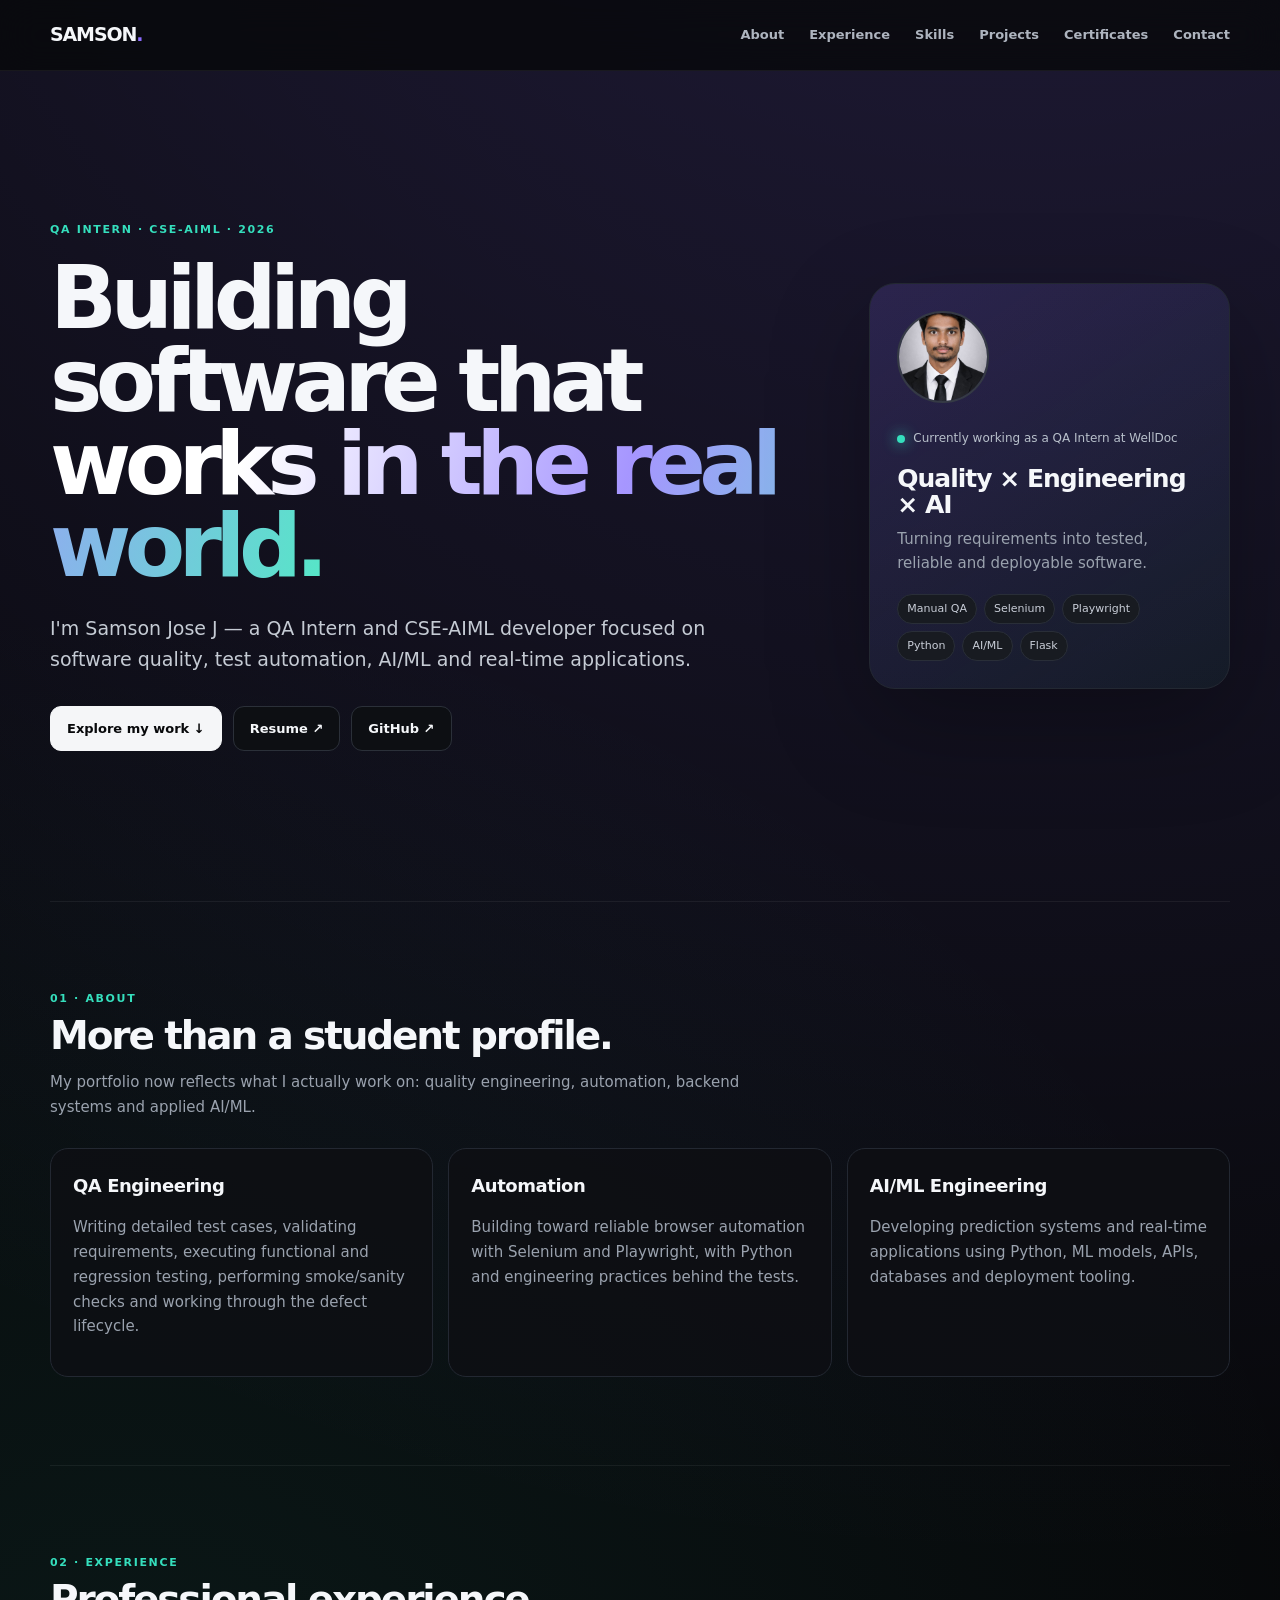
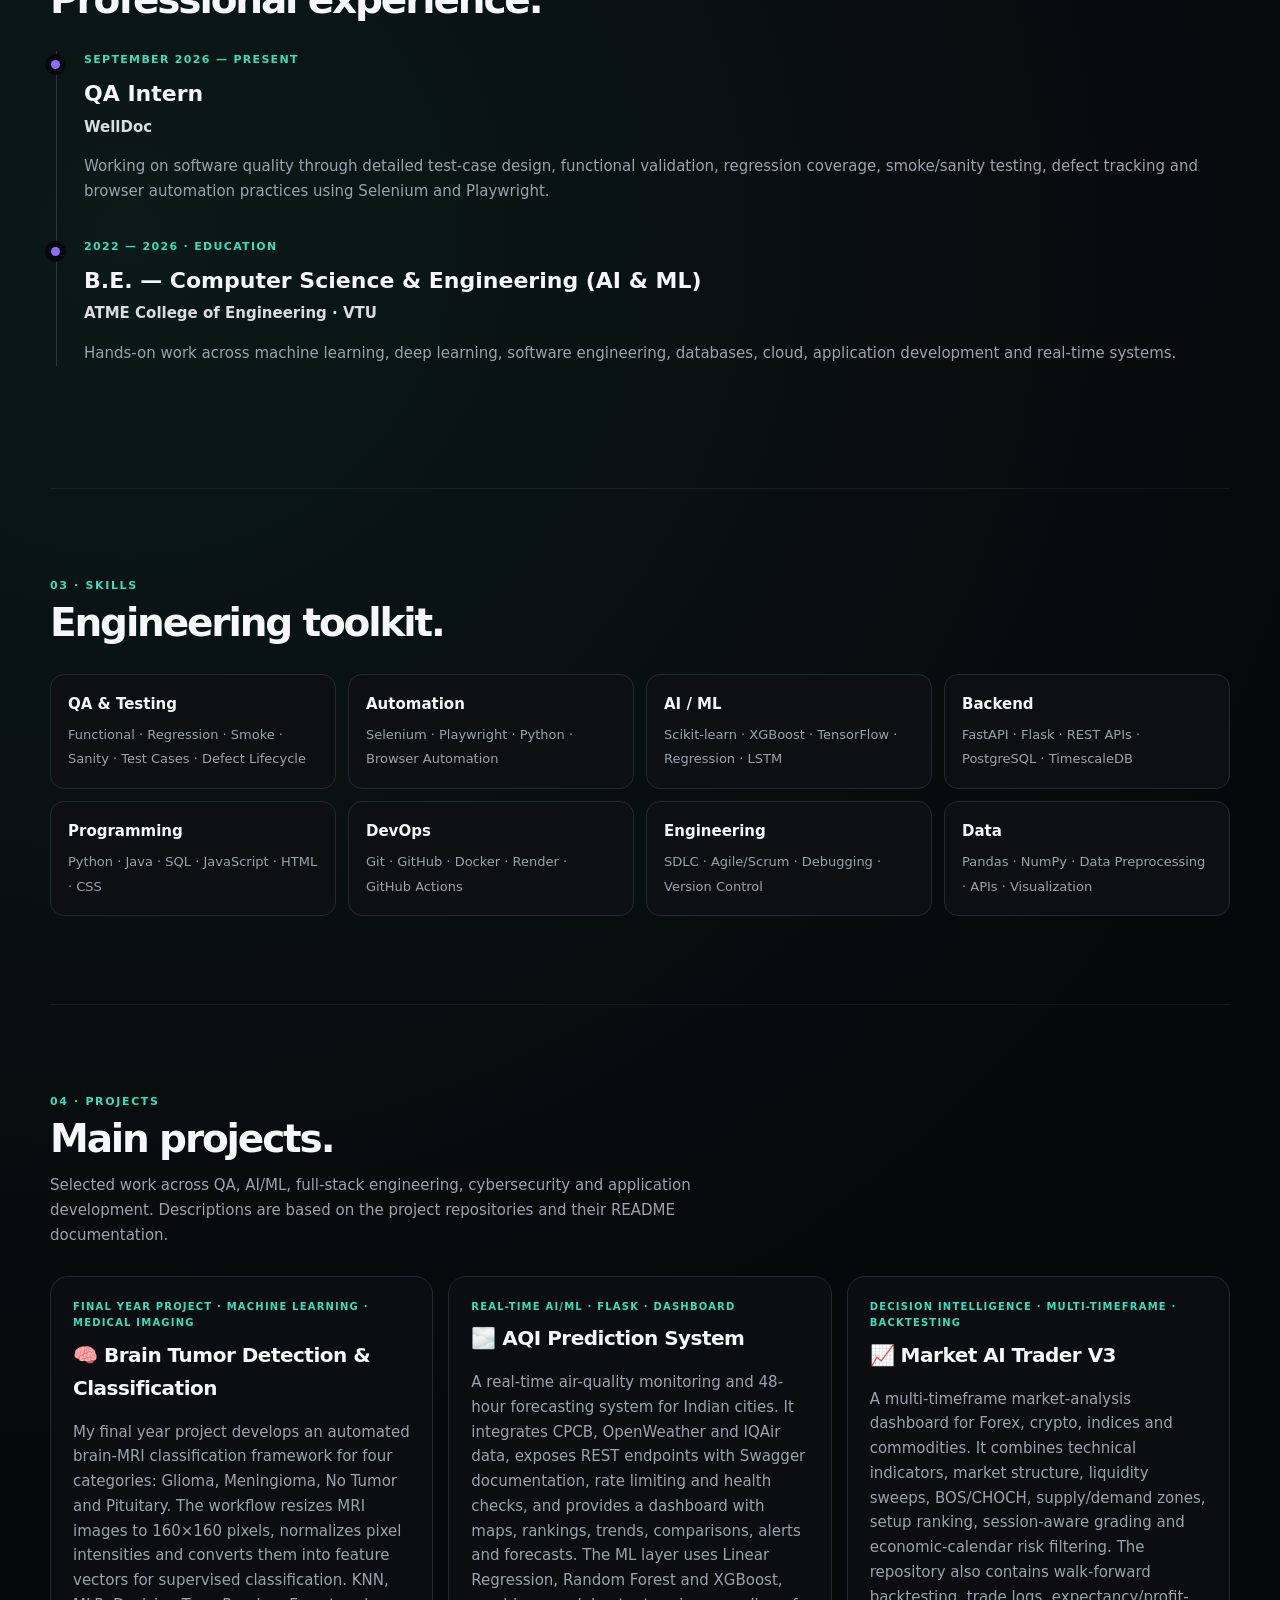
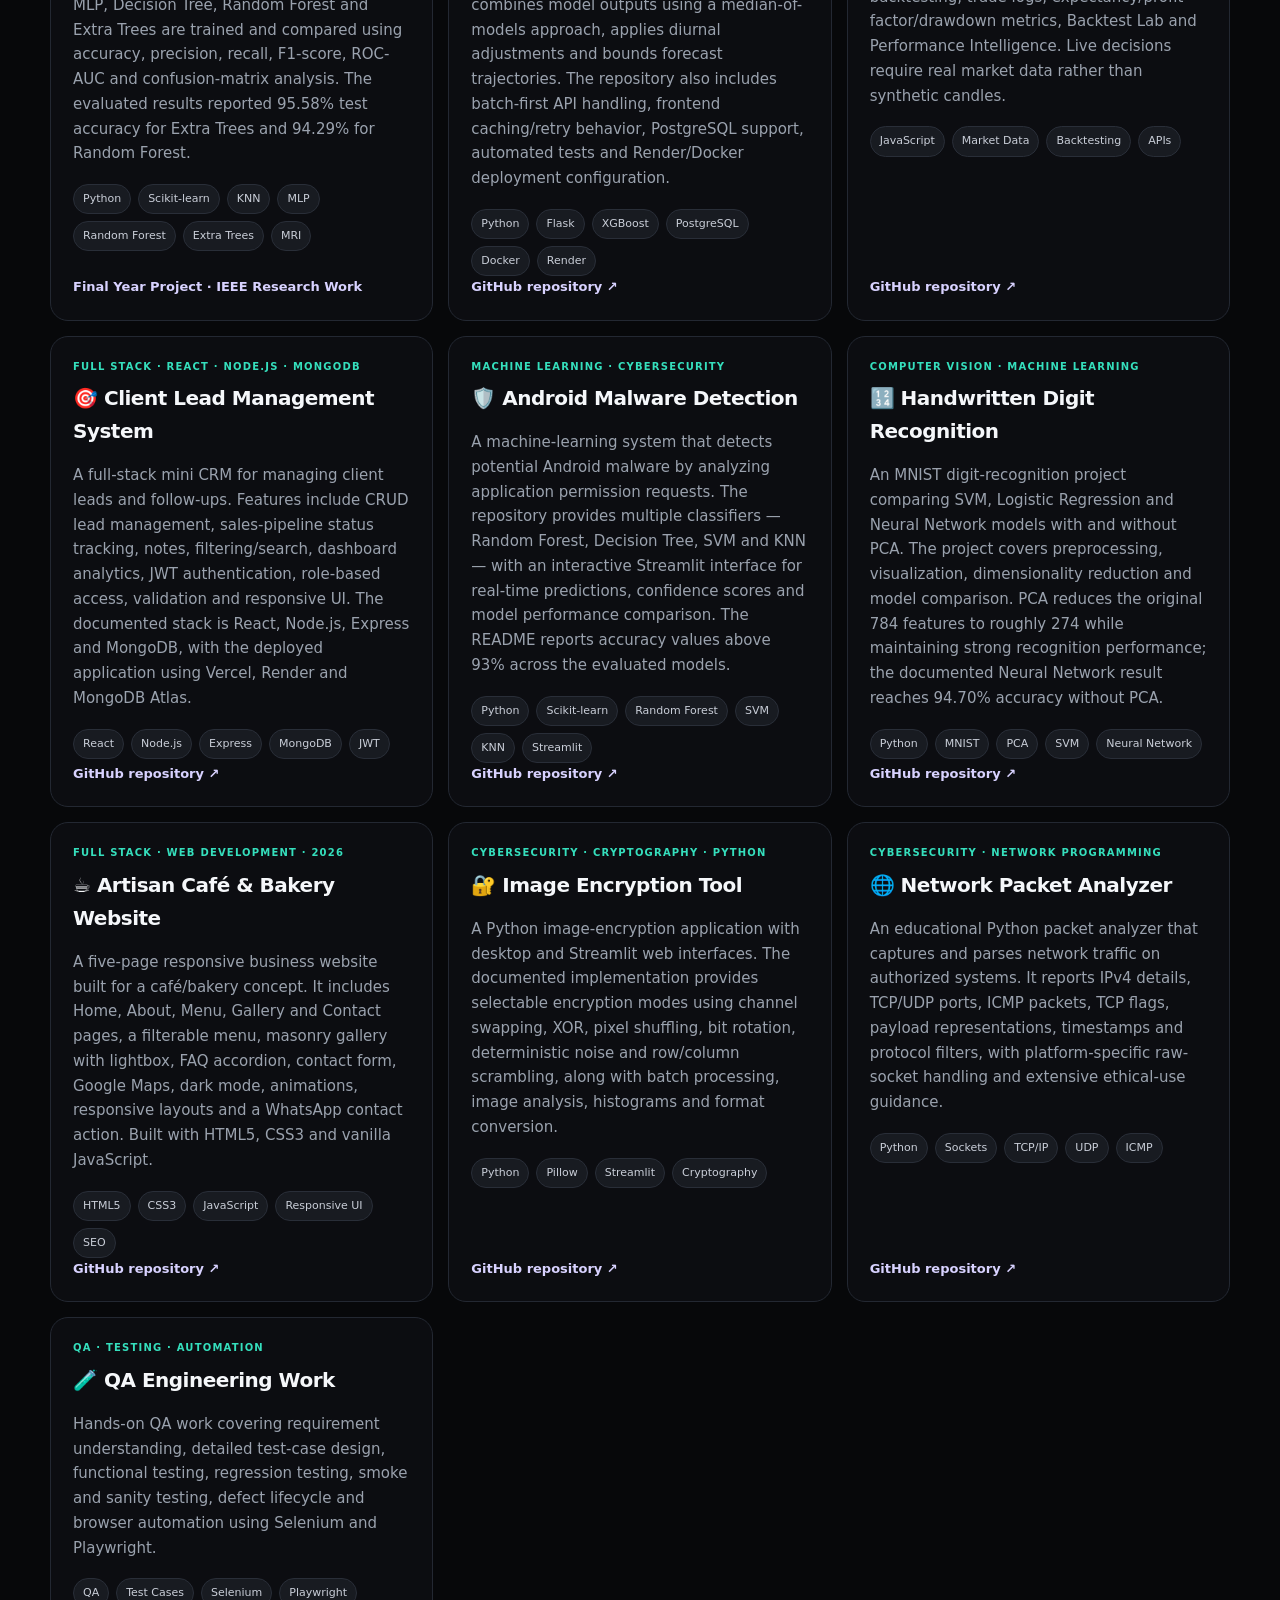
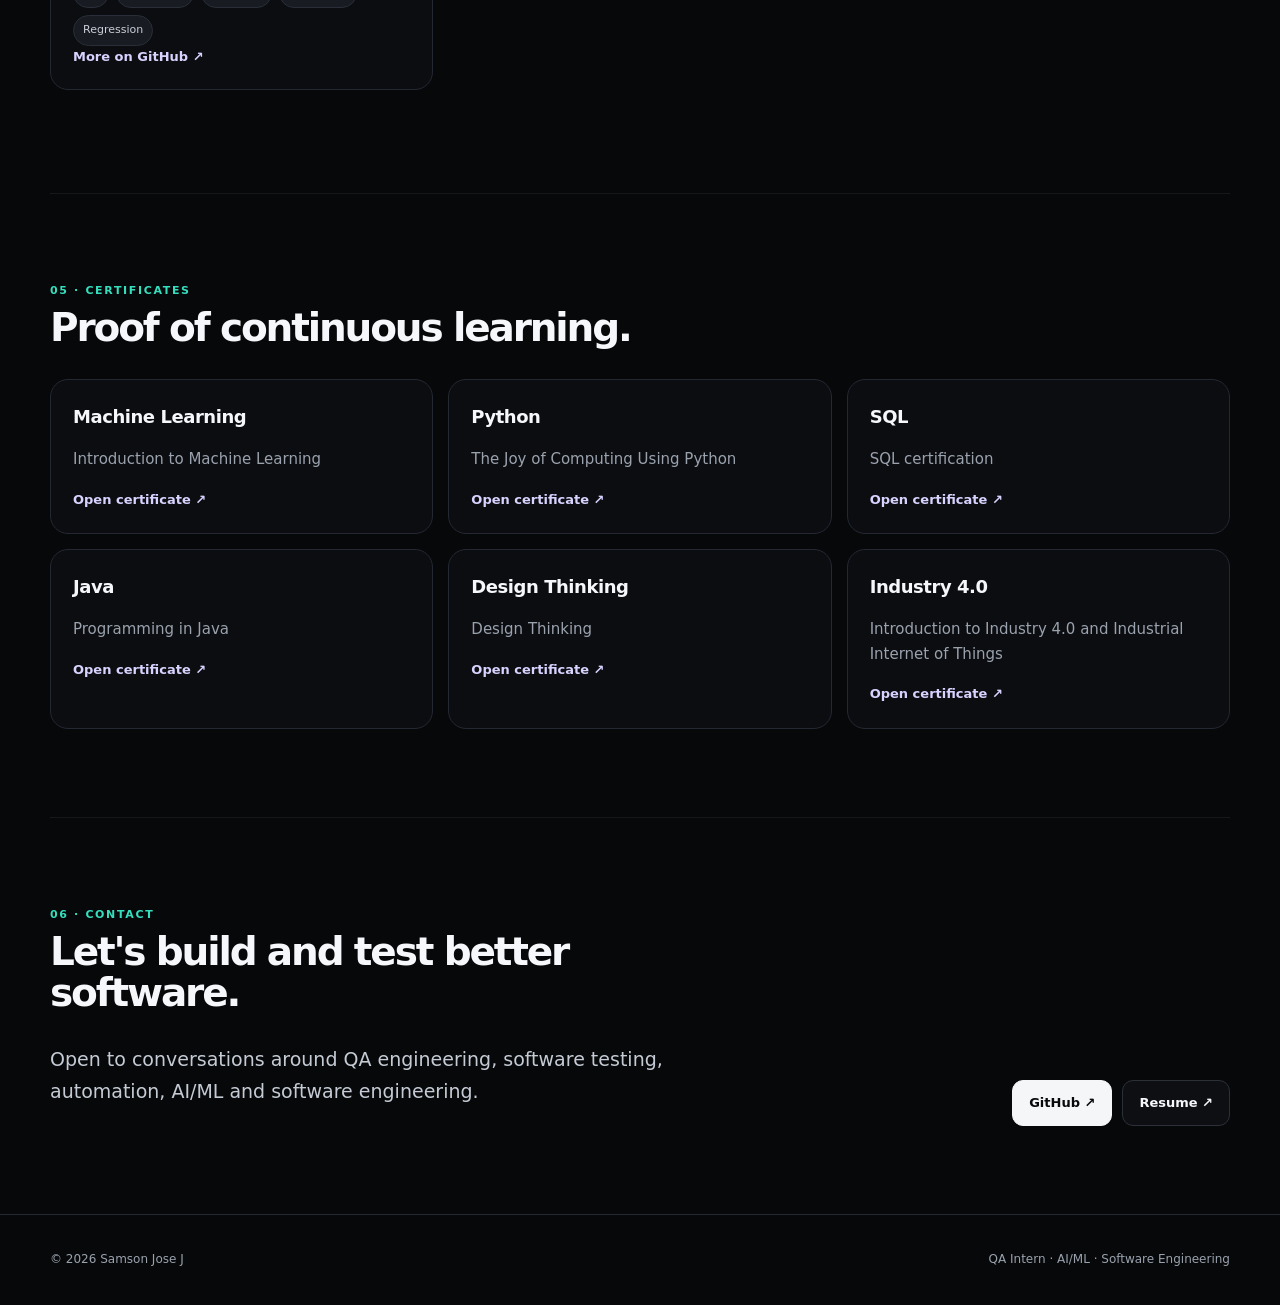
==== commit f88f3a69: "Add additional GitHub projects to portfolio" ====
--- a/index.html
+++ b/index.html
@@ -60,13 +60,16 @@
 <div class="skill"><b>Data</b><span>Pandas · NumPy · Data Preprocessing · APIs · Visualization</span></div>
 </div></section>
 
-<section id="projects"><div class="eyebrow">04 · Projects</div><h2>Main projects.</h2><p class="section-intro">Selected work with descriptions grounded in the project documentation and current repository implementations.</p><div class="grid">
+<section id="projects"><div class="eyebrow">04 · Projects</div><h2>Main projects.</h2><p class="section-intro">Selected work across QA, AI/ML, full-stack engineering, cybersecurity and application development. Descriptions are based on the project repositories and their README documentation.</p><div class="grid">
 <div class="card project"><div class="grow"><div class="project-type">Final Year Project · Machine Learning · Medical Imaging</div><h3>🧠 Brain Tumor Detection & Classification</h3><p class="muted">My final year project develops an automated brain-MRI classification framework for four categories: Glioma, Meningioma, No Tumor and Pituitary. The workflow resizes MRI images to 160×160 pixels, normalizes pixel intensities and converts them into feature vectors for supervised classification. KNN, MLP, Decision Tree, Random Forest and Extra Trees are trained and compared using accuracy, precision, recall, F1-score, ROC-AUC and confusion-matrix analysis. The evaluated results reported 95.58% test accuracy for Extra Trees and 94.29% for Random Forest.</p><div class="tags"><span class="tag">Python</span><span class="tag">Scikit-learn</span><span class="tag">KNN</span><span class="tag">MLP</span><span class="tag">Random Forest</span><span class="tag">Extra Trees</span><span class="tag">MRI</span></div></div><span class="repo">Final Year Project · IEEE Research Work</span></div>
-
-<div class="card project"><div class="grow"><div class="project-type">Real-time AI/ML · Flask · Dashboard</div><h3>🌫️ AQI Prediction System</h3><p class="muted">A real-time air-quality monitoring and 48-hour forecasting system for Indian cities. It integrates air-quality and weather data from CPCB, OpenWeather and IQAir, exposes REST endpoints with Swagger documentation, rate limiting and health checks, and provides a dashboard with maps, rankings, trends, comparisons, alerts and forecasts. The ML layer uses Linear Regression, Random Forest and XGBoost, combines model outputs using a median-of-models approach, applies diurnal adjustments and bounds forecast trajectories to reduce unrealistic swings. The repository also includes batch-first API handling, frontend caching/retry behavior, PostgreSQL support, automated tests and Render/Docker deployment configuration.</p><div class="tags"><span class="tag">Python</span><span class="tag">Flask</span><span class="tag">Linear Regression</span><span class="tag">Random Forest</span><span class="tag">XGBoost</span><span class="tag">PostgreSQL</span><span class="tag">Docker</span><span class="tag">Render</span></div></div><a class="repo" href="https://github.com/Samson-lgs/AQI_Prediction_Regression_RealTime">GitHub repository ↗</a></div>
-
-<div class="card project"><div class="grow"><div class="project-type">Decision Intelligence · Multi-timeframe · Backtesting</div><h3>📈 Market AI Trader V3</h3><p class="muted">A decision-intelligence dashboard for multi-timeframe market analysis across Forex, crypto, indices and commodities. The system analyzes 1H → 30M → 15M → 5M → 1M data using EMA, SMA, RSI, MACD and ATR together with market structure, support/resistance, liquidity sweeps, displacement, BOS/CHOCH and supply/demand zones. It includes setup detection and ranking with entry, invalidation, TP1/TP2 and risk-reward information, session-aware grading, explicit NO-TRADE gating, a secure server-side market-data proxy and economic-calendar risk filtering. The project also includes walk-forward backtesting, trade logs, drawdown/expectancy metrics, a Backtest Lab and Performance Intelligence analysis. Live decisions require real market data; synthetic candles are not used as a substitute.</p><div class="tags"><span class="tag">JavaScript</span><span class="tag">Market Data</span><span class="tag">Multi-timeframe</span><span class="tag">Backtesting</span><span class="tag">APIs</span><span class="tag">Netlify</span></div></div><a class="repo" href="https://github.com/Samson-lgs/market-ai-trader-v3">GitHub repository ↗</a></div>
-
+<div class="card project"><div class="grow"><div class="project-type">Real-time AI/ML · Flask · Dashboard</div><h3>🌫️ AQI Prediction System</h3><p class="muted">A real-time air-quality monitoring and 48-hour forecasting system for Indian cities. It integrates CPCB, OpenWeather and IQAir data, exposes REST endpoints with Swagger documentation, rate limiting and health checks, and provides a dashboard with maps, rankings, trends, comparisons, alerts and forecasts. The ML layer uses Linear Regression, Random Forest and XGBoost, combines model outputs using a median-of-models approach, applies diurnal adjustments and bounds forecast trajectories. The repository also includes batch-first API handling, frontend caching/retry behavior, PostgreSQL support, automated tests and Render/Docker deployment configuration.</p><div class="tags"><span class="tag">Python</span><span class="tag">Flask</span><span class="tag">XGBoost</span><span class="tag">PostgreSQL</span><span class="tag">Docker</span><span class="tag">Render</span></div></div><a class="repo" href="https://github.com/Samson-lgs/AQI_Prediction_Regression_RealTime">GitHub repository ↗</a></div>
+<div class="card project"><div class="grow"><div class="project-type">Decision Intelligence · Multi-timeframe · Backtesting</div><h3>📈 Market AI Trader V3</h3><p class="muted">A multi-timeframe market-analysis dashboard for Forex, crypto, indices and commodities. It combines technical indicators, market structure, liquidity sweeps, BOS/CHOCH, supply/demand zones, setup ranking, session-aware grading and economic-calendar risk filtering. The repository also contains walk-forward backtesting, trade logs, expectancy/profit-factor/drawdown metrics, Backtest Lab and Performance Intelligence. Live decisions require real market data rather than synthetic candles.</p><div class="tags"><span class="tag">JavaScript</span><span class="tag">Market Data</span><span class="tag">Backtesting</span><span class="tag">APIs</span></div></div><a class="repo" href="https://github.com/Samson-lgs/market-ai-trader-v3">GitHub repository ↗</a></div>
+<div class="card project"><div class="grow"><div class="project-type">Full Stack · React · Node.js · MongoDB</div><h3>🎯 Client Lead Management System</h3><p class="muted">A full-stack mini CRM for managing client leads and follow-ups. Features include CRUD lead management, sales-pipeline status tracking, notes, filtering/search, dashboard analytics, JWT authentication, role-based access, validation and responsive UI. The documented stack is React, Node.js, Express and MongoDB, with the deployed application using Vercel, Render and MongoDB Atlas.</p><div class="tags"><span class="tag">React</span><span class="tag">Node.js</span><span class="tag">Express</span><span class="tag">MongoDB</span><span class="tag">JWT</span></div></div><a class="repo" href="https://github.com/Samson-lgs/Future_FS_02">GitHub repository ↗</a></div>
+<div class="card project"><div class="grow"><div class="project-type">Machine Learning · Cybersecurity</div><h3>🛡️ Android Malware Detection</h3><p class="muted">A machine-learning system that detects potential Android malware by analyzing application permission requests. The repository provides multiple classifiers — Random Forest, Decision Tree, SVM and KNN — with an interactive Streamlit interface for real-time predictions, confidence scores and model performance comparison. The README reports accuracy values above 93% across the evaluated models.</p><div class="tags"><span class="tag">Python</span><span class="tag">Scikit-learn</span><span class="tag">Random Forest</span><span class="tag">SVM</span><span class="tag">KNN</span><span class="tag">Streamlit</span></div></div><a class="repo" href="https://github.com/Samson-lgs/Malware-Detection">GitHub repository ↗</a></div>
+<div class="card project"><div class="grow"><div class="project-type">Computer Vision · Machine Learning</div><h3>🔢 Handwritten Digit Recognition</h3><p class="muted">An MNIST digit-recognition project comparing SVM, Logistic Regression and Neural Network models with and without PCA. The project covers preprocessing, visualization, dimensionality reduction and model comparison. PCA reduces the original 784 features to roughly 274 while maintaining strong recognition performance; the documented Neural Network result reaches 94.70% accuracy without PCA.</p><div class="tags"><span class="tag">Python</span><span class="tag">MNIST</span><span class="tag">PCA</span><span class="tag">SVM</span><span class="tag">Neural Network</span></div></div><a class="repo" href="https://github.com/Samson-lgs/-Handwritten-Digit-Recognition-MNIST-">GitHub repository ↗</a></div>
+<div class="card project"><div class="grow"><div class="project-type">Full Stack · Web Development · 2026</div><h3>☕ Artisan Café & Bakery Website</h3><p class="muted">A five-page responsive business website built for a café/bakery concept. It includes Home, About, Menu, Gallery and Contact pages, a filterable menu, masonry gallery with lightbox, FAQ accordion, contact form, Google Maps, dark mode, animations, responsive layouts and a WhatsApp contact action. Built with HTML5, CSS3 and vanilla JavaScript.</p><div class="tags"><span class="tag">HTML5</span><span class="tag">CSS3</span><span class="tag">JavaScript</span><span class="tag">Responsive UI</span><span class="tag">SEO</span></div></div><a class="repo" href="https://github.com/Samson-lgs/Future_FS_03">GitHub repository ↗</a></div>
+<div class="card project"><div class="grow"><div class="project-type">Cybersecurity · Cryptography · Python</div><h3>🔐 Image Encryption Tool</h3><p class="muted">A Python image-encryption application with desktop and Streamlit web interfaces. The documented implementation provides selectable encryption modes using channel swapping, XOR, pixel shuffling, bit rotation, deterministic noise and row/column scrambling, along with batch processing, image analysis, histograms and format conversion.</p><div class="tags"><span class="tag">Python</span><span class="tag">Pillow</span><span class="tag">Streamlit</span><span class="tag">Cryptography</span></div></div><a class="repo" href="https://github.com/Samson-lgs/PRODIGY_CS_02">GitHub repository ↗</a></div>
+<div class="card project"><div class="grow"><div class="project-type">Cybersecurity · Network Programming</div><h3>🌐 Network Packet Analyzer</h3><p class="muted">An educational Python packet analyzer that captures and parses network traffic on authorized systems. It reports IPv4 details, TCP/UDP ports, ICMP packets, TCP flags, payload representations, timestamps and protocol filters, with platform-specific raw-socket handling and extensive ethical-use guidance.</p><div class="tags"><span class="tag">Python</span><span class="tag">Sockets</span><span class="tag">TCP/IP</span><span class="tag">UDP</span><span class="tag">ICMP</span></div></div><a class="repo" href="https://github.com/Samson-lgs/PRODIGY_CS_05">GitHub repository ↗</a></div>
 <div class="card project"><div class="grow"><div class="project-type">QA · Testing · Automation</div><h3>🧪 QA Engineering Work</h3><p class="muted">Hands-on QA work covering requirement understanding, detailed test-case design, functional testing, regression testing, smoke and sanity testing, defect lifecycle and browser automation using Selenium and Playwright.</p><div class="tags"><span class="tag">QA</span><span class="tag">Test Cases</span><span class="tag">Selenium</span><span class="tag">Playwright</span><span class="tag">Regression</span></div></div><a class="repo" href="https://github.com/Samson-lgs">More on GitHub ↗</a></div>
 </div><div id="github-projects" class="grid" style="margin-top:15px"></div></section>
 
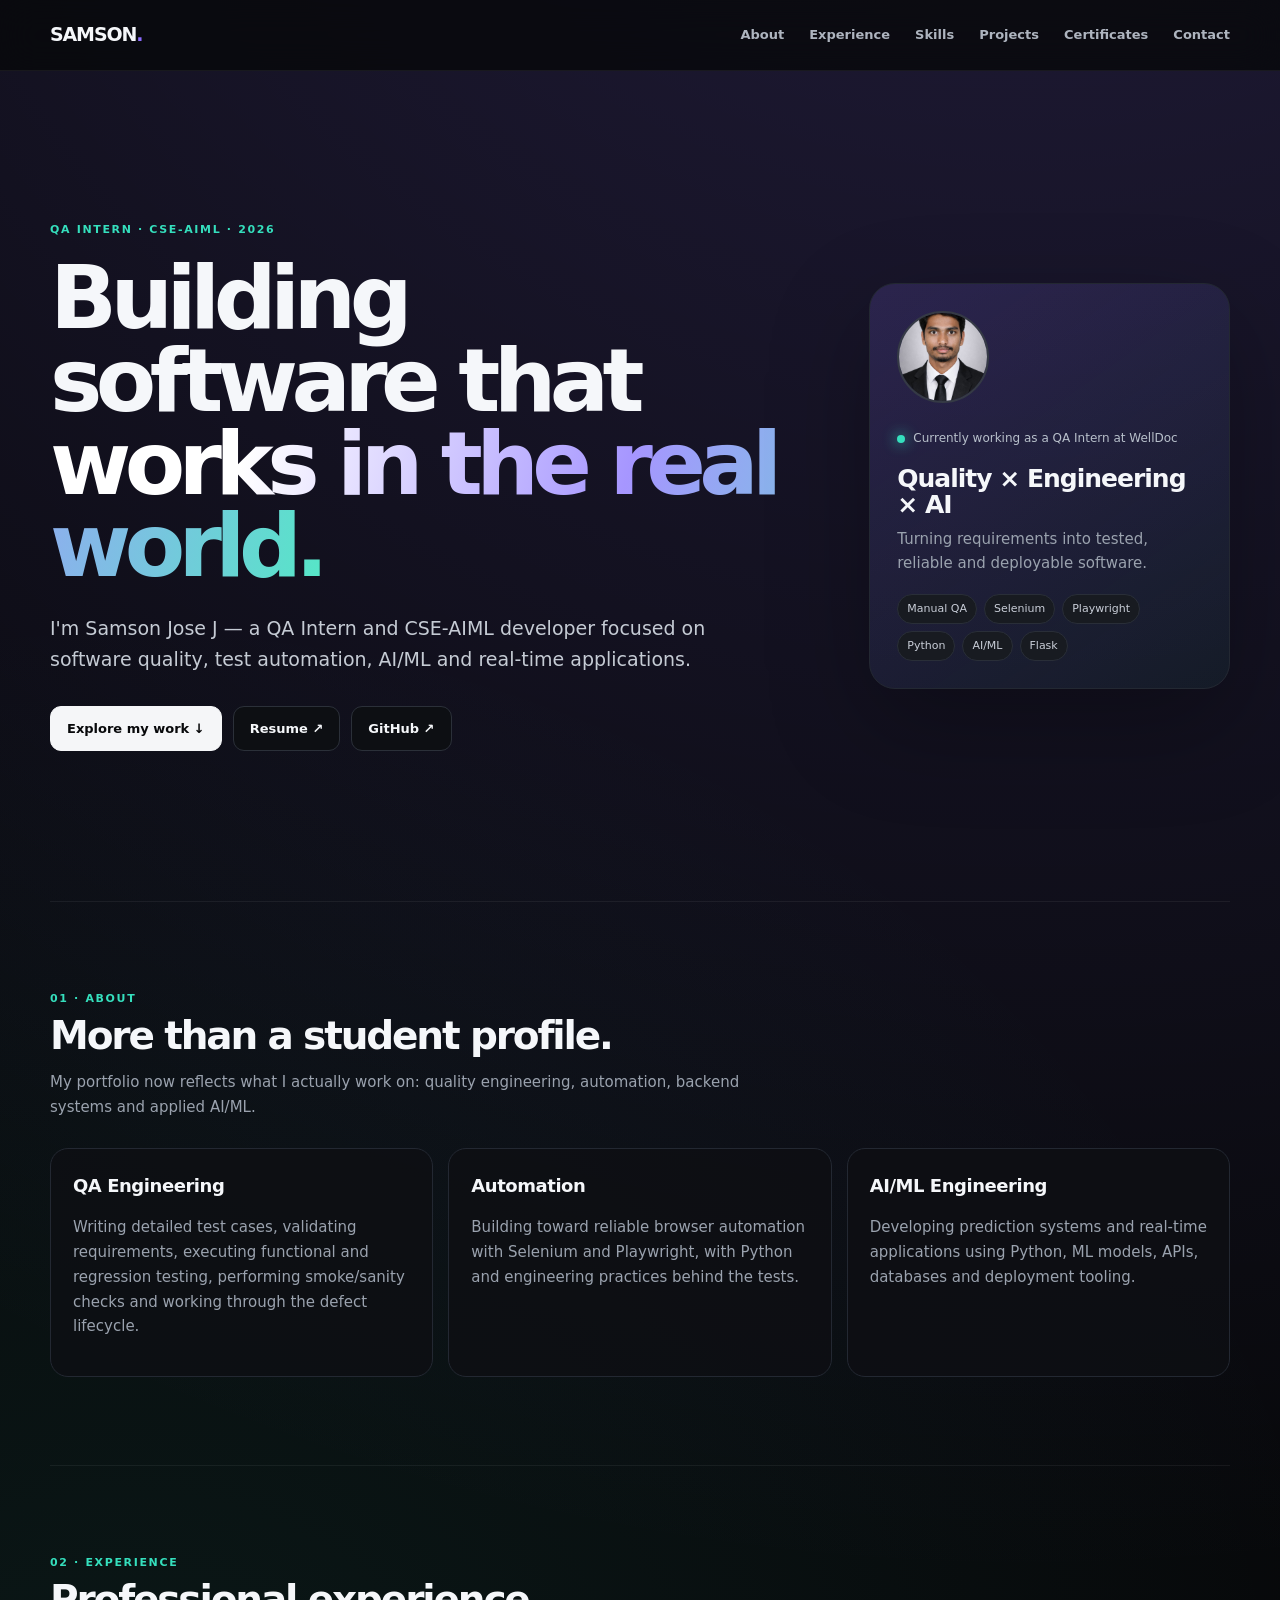
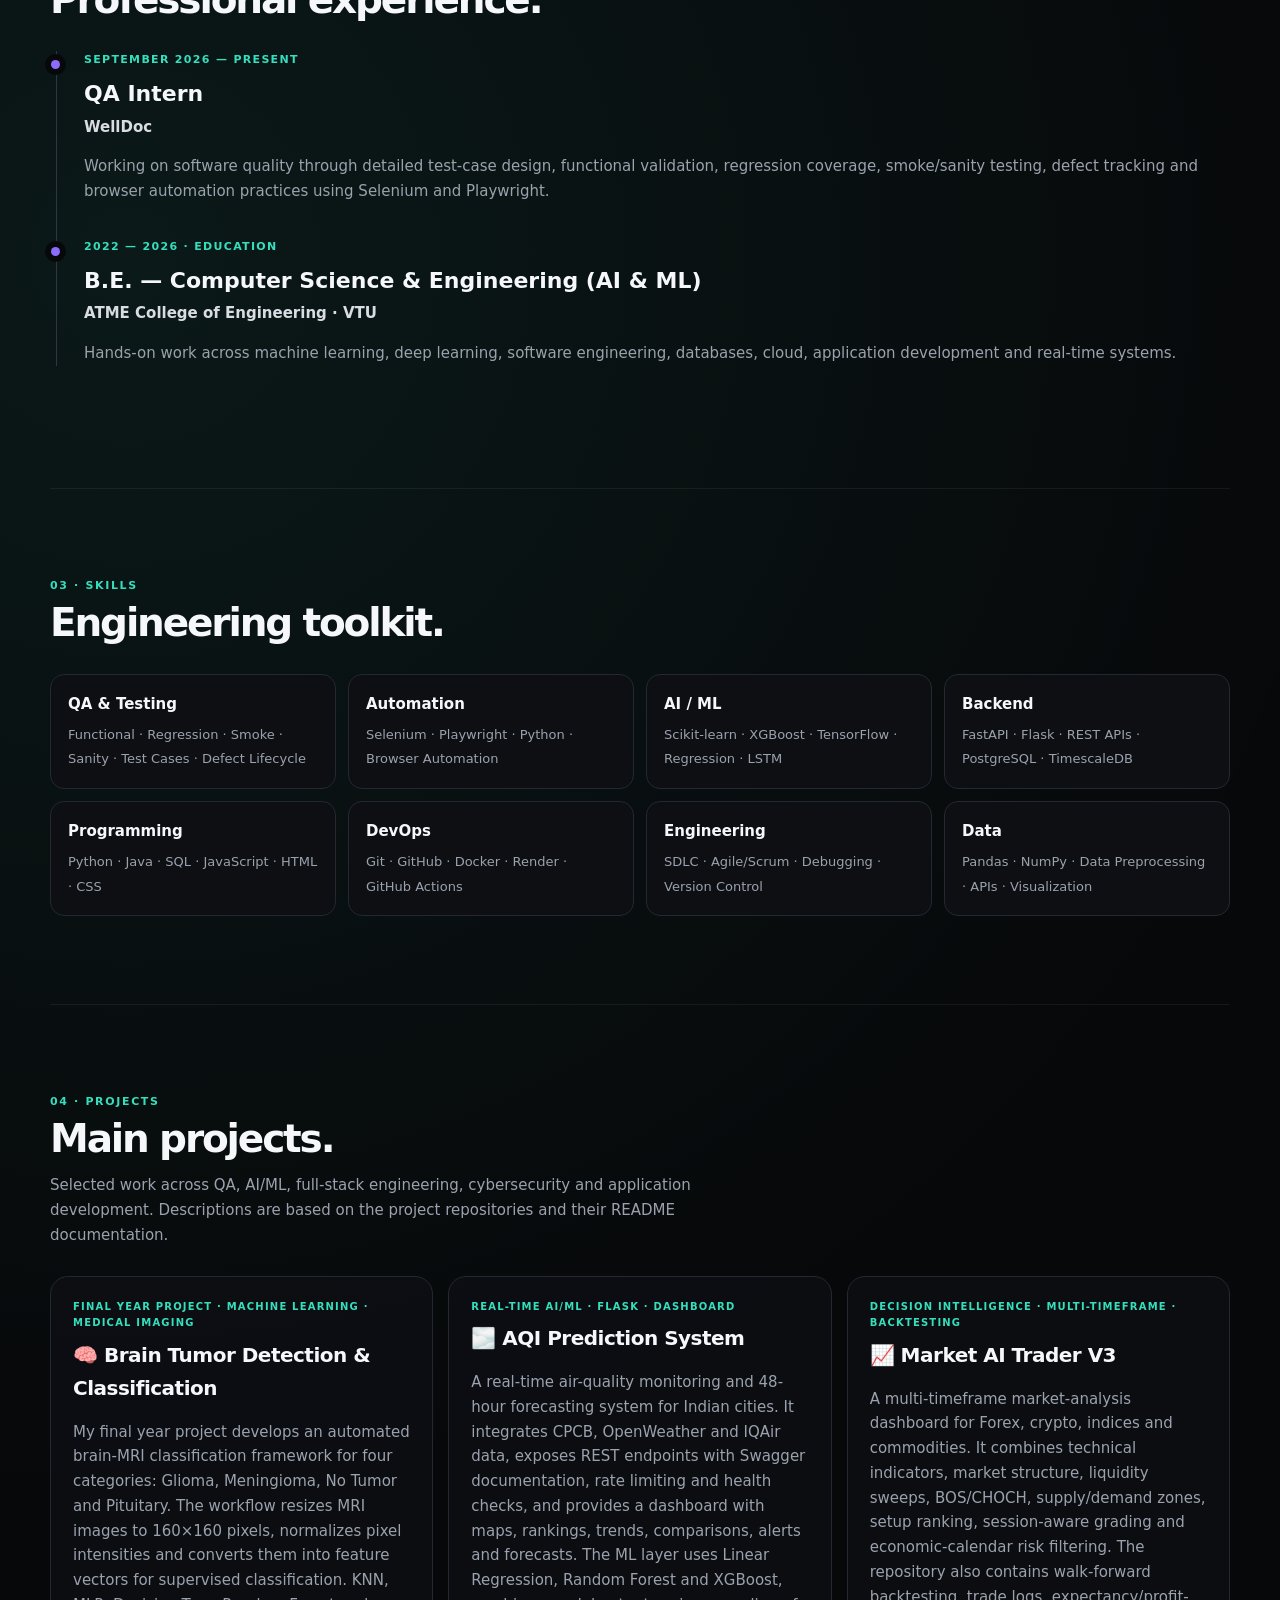
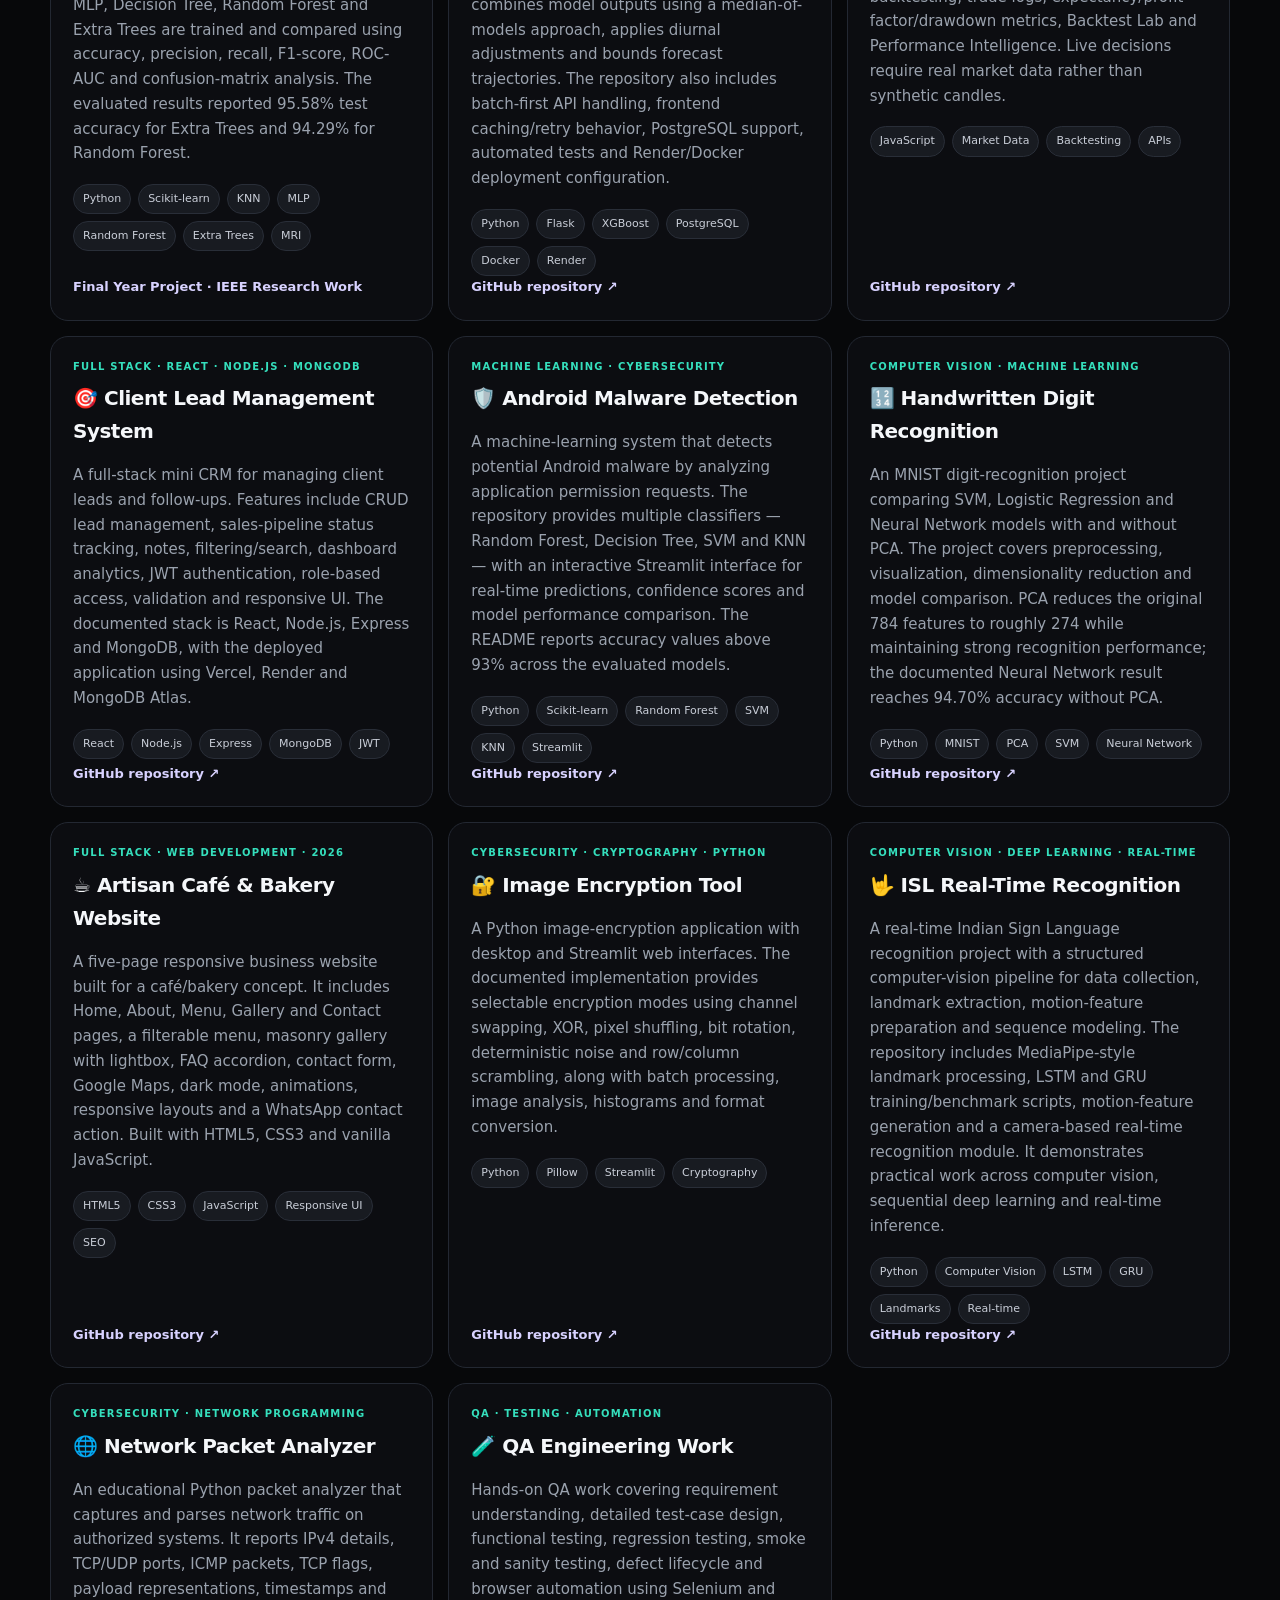
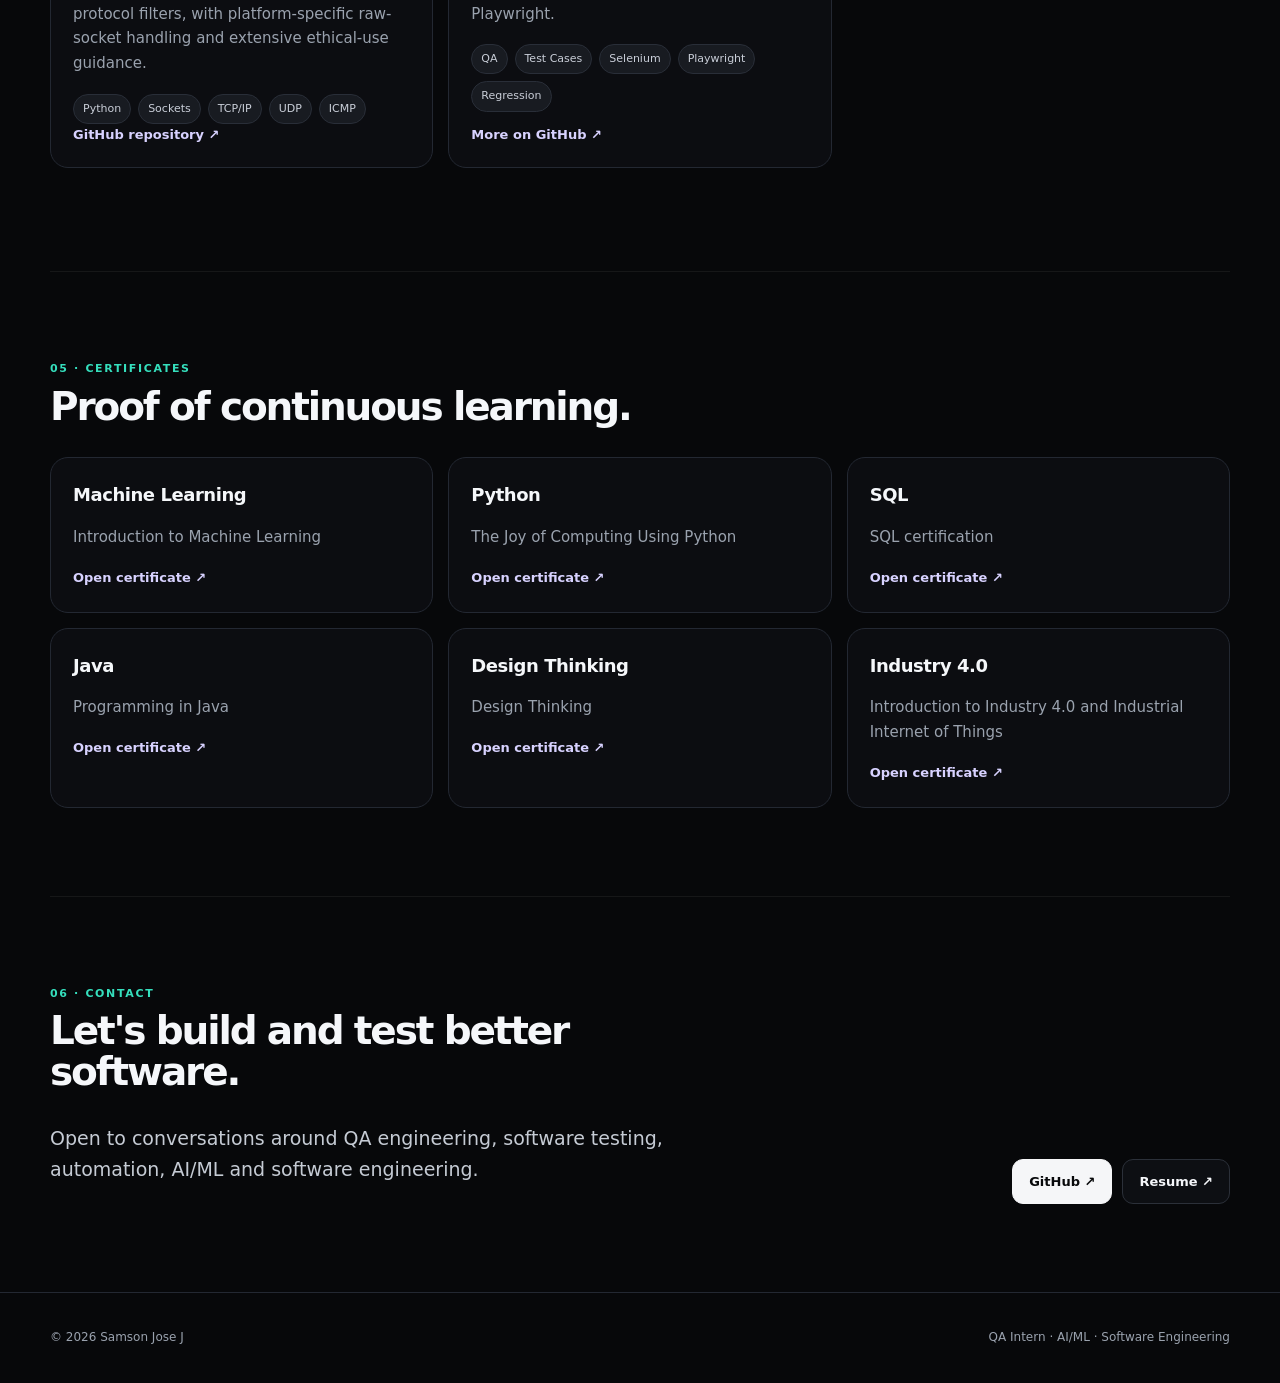
==== commit 482e8245: "Refine featured GitHub projects" ====
--- a/index.html
+++ b/index.html
@@ -69,6 +69,7 @@
 <div class="card project"><div class="grow"><div class="project-type">Computer Vision · Machine Learning</div><h3>🔢 Handwritten Digit Recognition</h3><p class="muted">An MNIST digit-recognition project comparing SVM, Logistic Regression and Neural Network models with and without PCA. The project covers preprocessing, visualization, dimensionality reduction and model comparison. PCA reduces the original 784 features to roughly 274 while maintaining strong recognition performance; the documented Neural Network result reaches 94.70% accuracy without PCA.</p><div class="tags"><span class="tag">Python</span><span class="tag">MNIST</span><span class="tag">PCA</span><span class="tag">SVM</span><span class="tag">Neural Network</span></div></div><a class="repo" href="https://github.com/Samson-lgs/-Handwritten-Digit-Recognition-MNIST-">GitHub repository ↗</a></div>
 <div class="card project"><div class="grow"><div class="project-type">Full Stack · Web Development · 2026</div><h3>☕ Artisan Café & Bakery Website</h3><p class="muted">A five-page responsive business website built for a café/bakery concept. It includes Home, About, Menu, Gallery and Contact pages, a filterable menu, masonry gallery with lightbox, FAQ accordion, contact form, Google Maps, dark mode, animations, responsive layouts and a WhatsApp contact action. Built with HTML5, CSS3 and vanilla JavaScript.</p><div class="tags"><span class="tag">HTML5</span><span class="tag">CSS3</span><span class="tag">JavaScript</span><span class="tag">Responsive UI</span><span class="tag">SEO</span></div></div><a class="repo" href="https://github.com/Samson-lgs/Future_FS_03">GitHub repository ↗</a></div>
 <div class="card project"><div class="grow"><div class="project-type">Cybersecurity · Cryptography · Python</div><h3>🔐 Image Encryption Tool</h3><p class="muted">A Python image-encryption application with desktop and Streamlit web interfaces. The documented implementation provides selectable encryption modes using channel swapping, XOR, pixel shuffling, bit rotation, deterministic noise and row/column scrambling, along with batch processing, image analysis, histograms and format conversion.</p><div class="tags"><span class="tag">Python</span><span class="tag">Pillow</span><span class="tag">Streamlit</span><span class="tag">Cryptography</span></div></div><a class="repo" href="https://github.com/Samson-lgs/PRODIGY_CS_02">GitHub repository ↗</a></div>
+<div class="card project"><div class="grow"><div class="project-type">Computer Vision · Deep Learning · Real-time</div><h3>🤟 ISL Real-Time Recognition</h3><p class="muted">A real-time Indian Sign Language recognition project with a structured computer-vision pipeline for data collection, landmark extraction, motion-feature preparation and sequence modeling. The repository includes MediaPipe-style landmark processing, LSTM and GRU training/benchmark scripts, motion-feature generation and a camera-based real-time recognition module. It demonstrates practical work across computer vision, sequential deep learning and real-time inference.</p><div class="tags"><span class="tag">Python</span><span class="tag">Computer Vision</span><span class="tag">LSTM</span><span class="tag">GRU</span><span class="tag">Landmarks</span><span class="tag">Real-time</span></div></div><a class="repo" href="https://github.com/Samson-lgs/ISL_RealTime_Recognition">GitHub repository ↗</a></div>
 <div class="card project"><div class="grow"><div class="project-type">Cybersecurity · Network Programming</div><h3>🌐 Network Packet Analyzer</h3><p class="muted">An educational Python packet analyzer that captures and parses network traffic on authorized systems. It reports IPv4 details, TCP/UDP ports, ICMP packets, TCP flags, payload representations, timestamps and protocol filters, with platform-specific raw-socket handling and extensive ethical-use guidance.</p><div class="tags"><span class="tag">Python</span><span class="tag">Sockets</span><span class="tag">TCP/IP</span><span class="tag">UDP</span><span class="tag">ICMP</span></div></div><a class="repo" href="https://github.com/Samson-lgs/PRODIGY_CS_05">GitHub repository ↗</a></div>
 <div class="card project"><div class="grow"><div class="project-type">QA · Testing · Automation</div><h3>🧪 QA Engineering Work</h3><p class="muted">Hands-on QA work covering requirement understanding, detailed test-case design, functional testing, regression testing, smoke and sanity testing, defect lifecycle and browser automation using Selenium and Playwright.</p><div class="tags"><span class="tag">QA</span><span class="tag">Test Cases</span><span class="tag">Selenium</span><span class="tag">Playwright</span><span class="tag">Regression</span></div></div><a class="repo" href="https://github.com/Samson-lgs">More on GitHub ↗</a></div>
 </div><div id="github-projects" class="grid" style="margin-top:15px"></div></section>
@@ -86,6 +87,6 @@
 </div></main>
 <footer><div class="wrap footer"><span>© 2026 Samson Jose J</span><span>QA Intern · AI/ML · Software Engineering</span></div></footer>
 <script>
-(async()=>{const box=document.getElementById('github-projects');try{const r=await fetch('https://api.github.com/users/Samson-lgs/repos?sort=updated&per_page=12');const repos=await r.json();if(!Array.isArray(repos))return;repos.filter(x=>x.name!=='samson-lgs.github.io'&&!x.fork).slice(0,6).forEach(x=>{const d=document.createElement('div');d.className='card project';d.innerHTML='<div class="grow"><div class="project-type">GitHub · '+(x.language||'Project')+'</div><h3>'+x.name.replaceAll('-',' ')+'</h3><p class="muted">'+(x.description||'Software project by Samson Jose J.')+'</p></div><a class="repo" href="'+x.html_url+'">View repository ↗</a>';box.appendChild(d)})}catch(e){}})();
+(async()=>{const box=document.getElementById('github-projects');try{const r=await fetch('https://api.github.com/users/Samson-lgs/repos?sort=updated&per_page=12');const repos=await r.json();if(!Array.isArray(repos))return;repos.filter(x=>x.name!=='samson-lgs.github.io'&&!x.fork&&!['Future_FS_01','PRODIGY_CS_03','PRODIGY_CS_04','PRODIGY_CS_05','ISL_RealTime_Recognition','market-ai-trader-v3','AQI_Prediction_Regression_RealTime','Malware-Detection','-Handwritten-Digit-Recognition-MNIST-','Future_FS_02','Future_FS_03'].includes(x.name)).slice(0,6).forEach(x=>{const d=document.createElement('div');d.className='card project';d.innerHTML='<div class="grow"><div class="project-type">GitHub · '+(x.language||'Project')+'</div><h3>'+x.name.replaceAll('-',' ')+'</h3><p class="muted">'+(x.description||'Software project by Samson Jose J.')+'</p></div><a class="repo" href="'+x.html_url+'">View repository ↗</a>';box.appendChild(d)})}catch(e){}})();
 </script>
 </body></html>
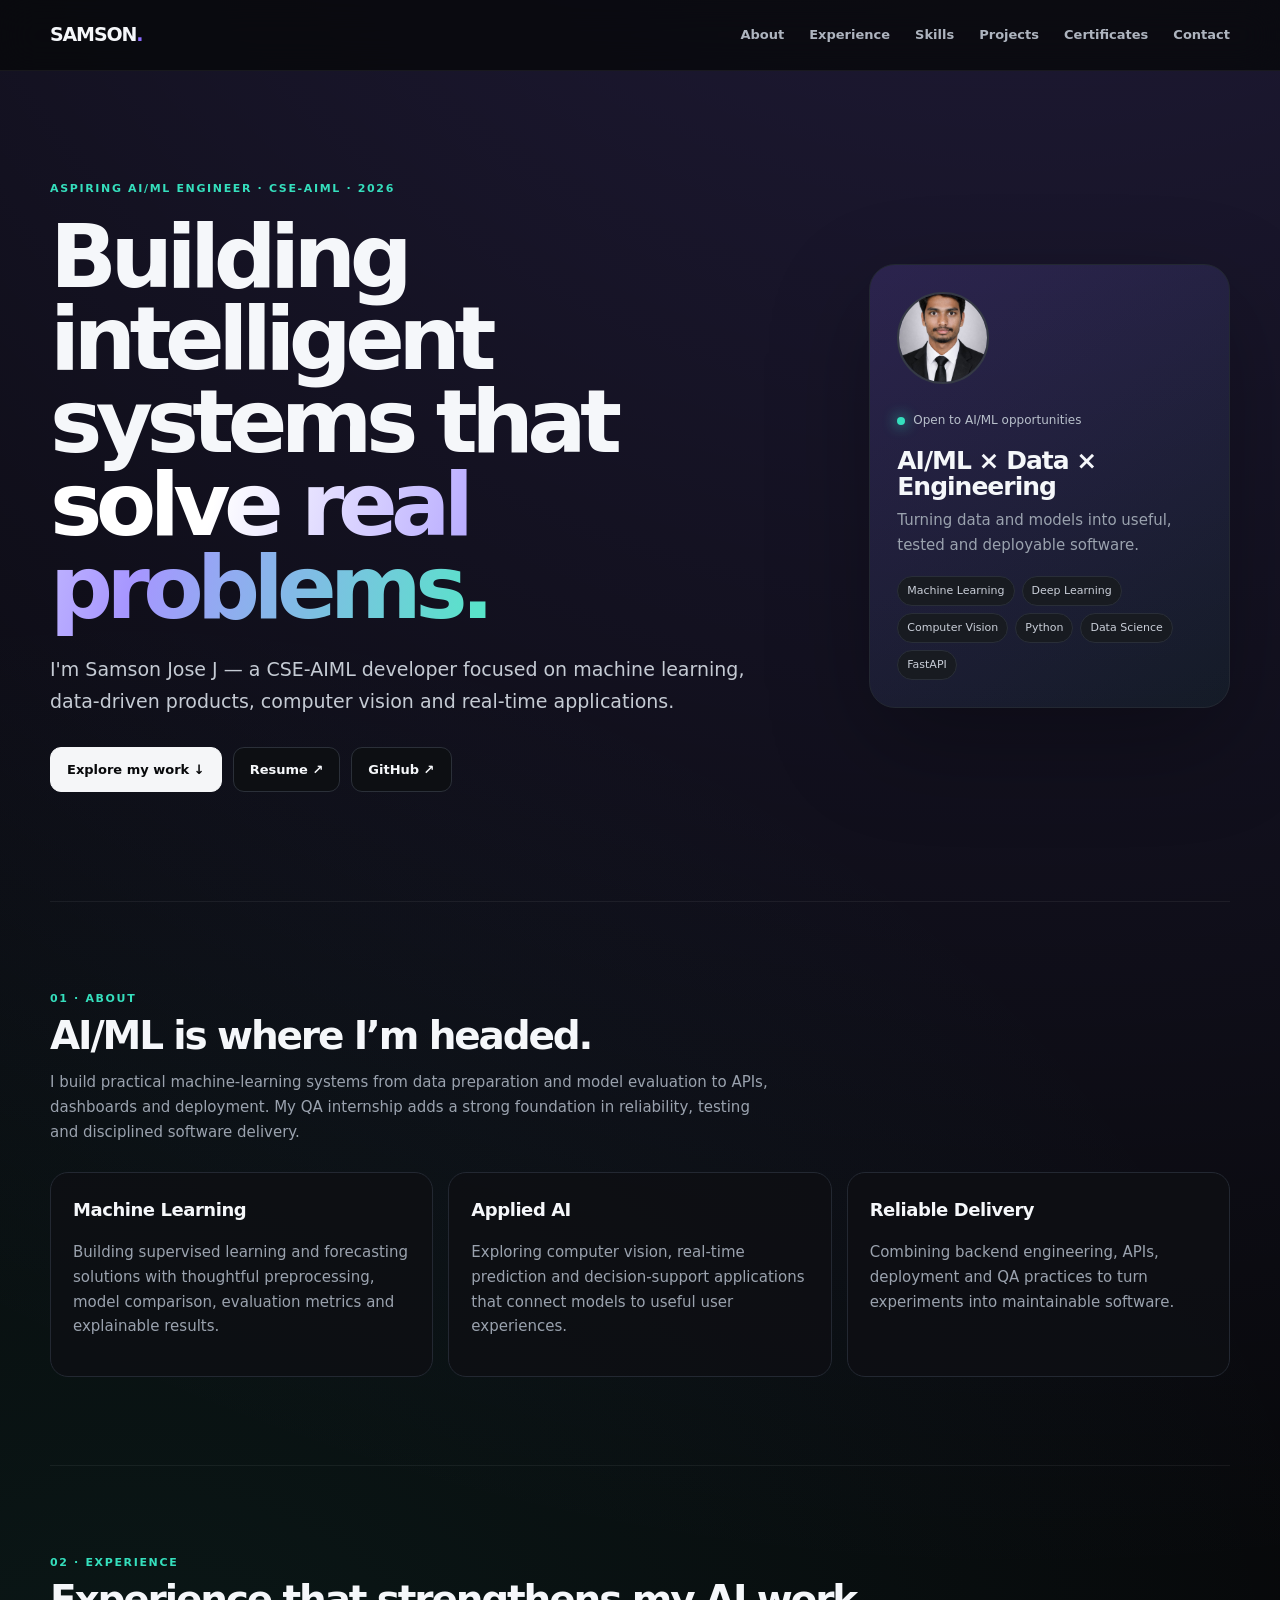
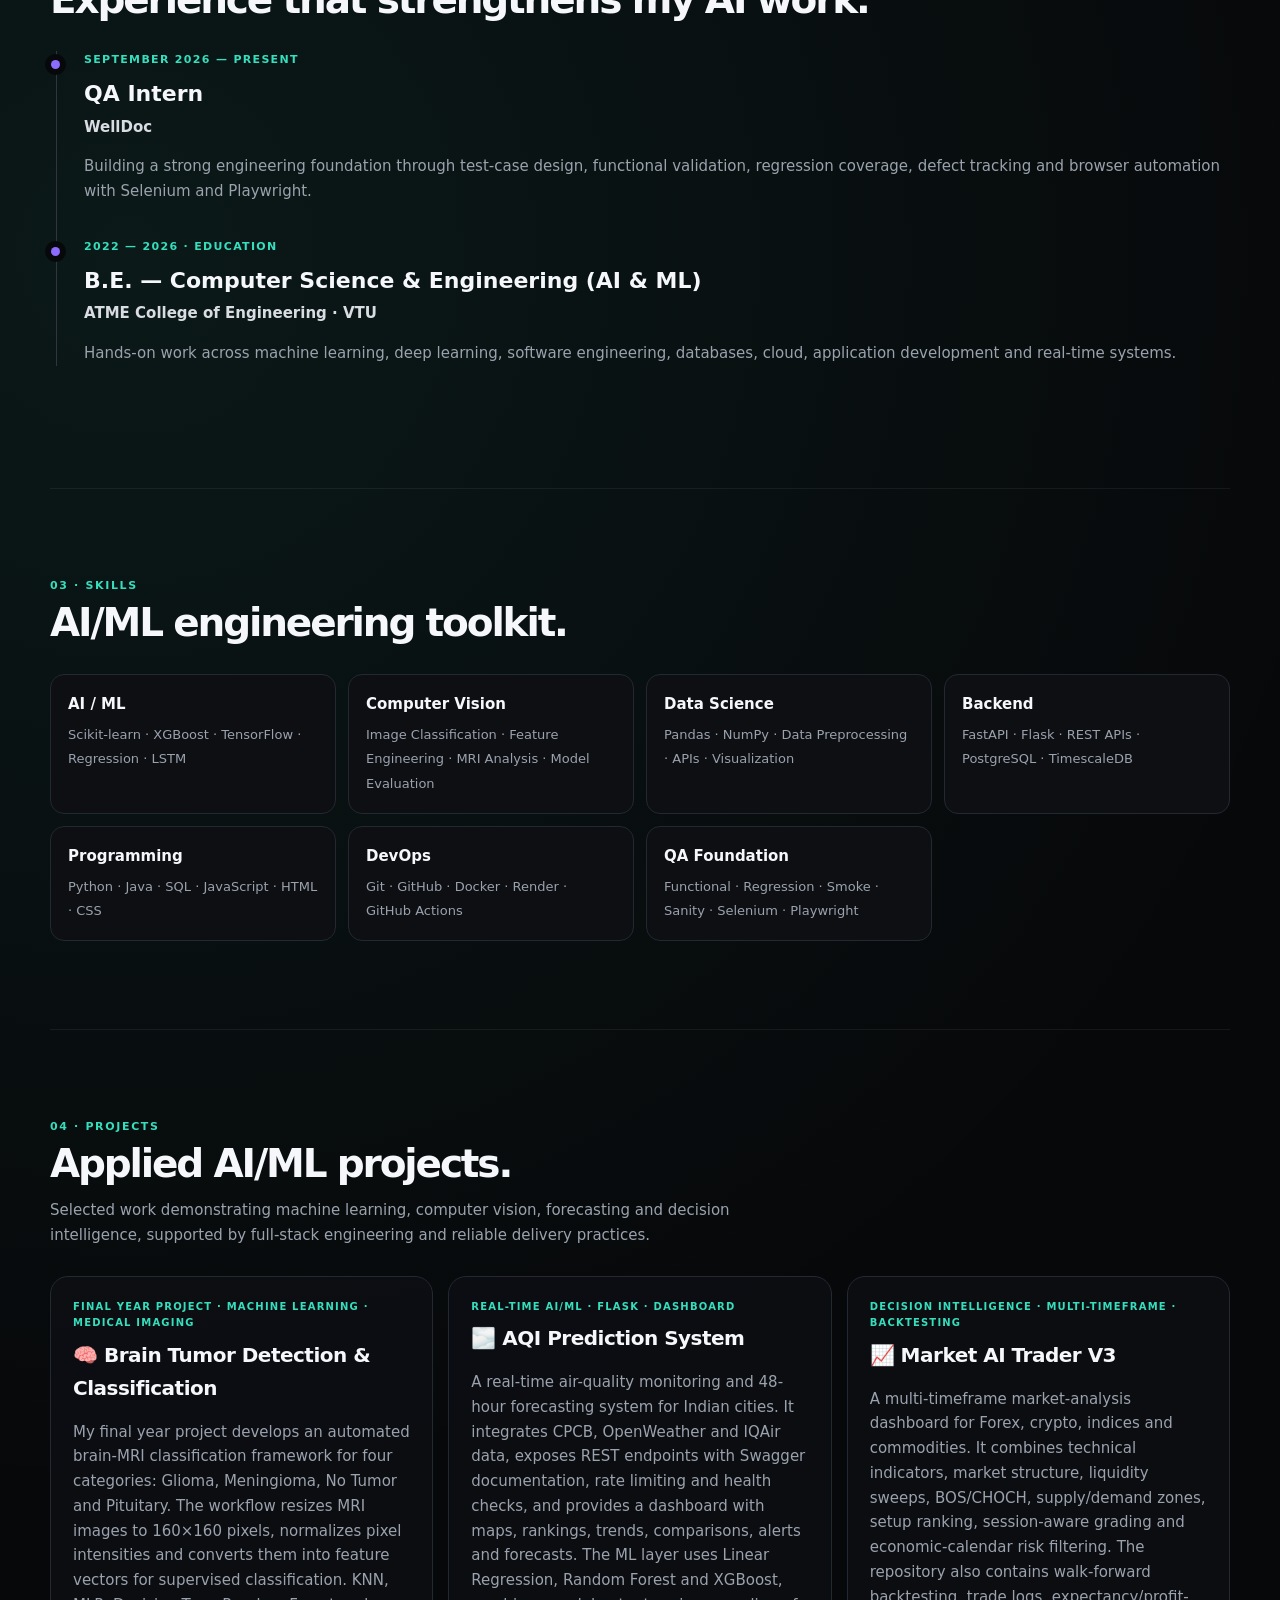
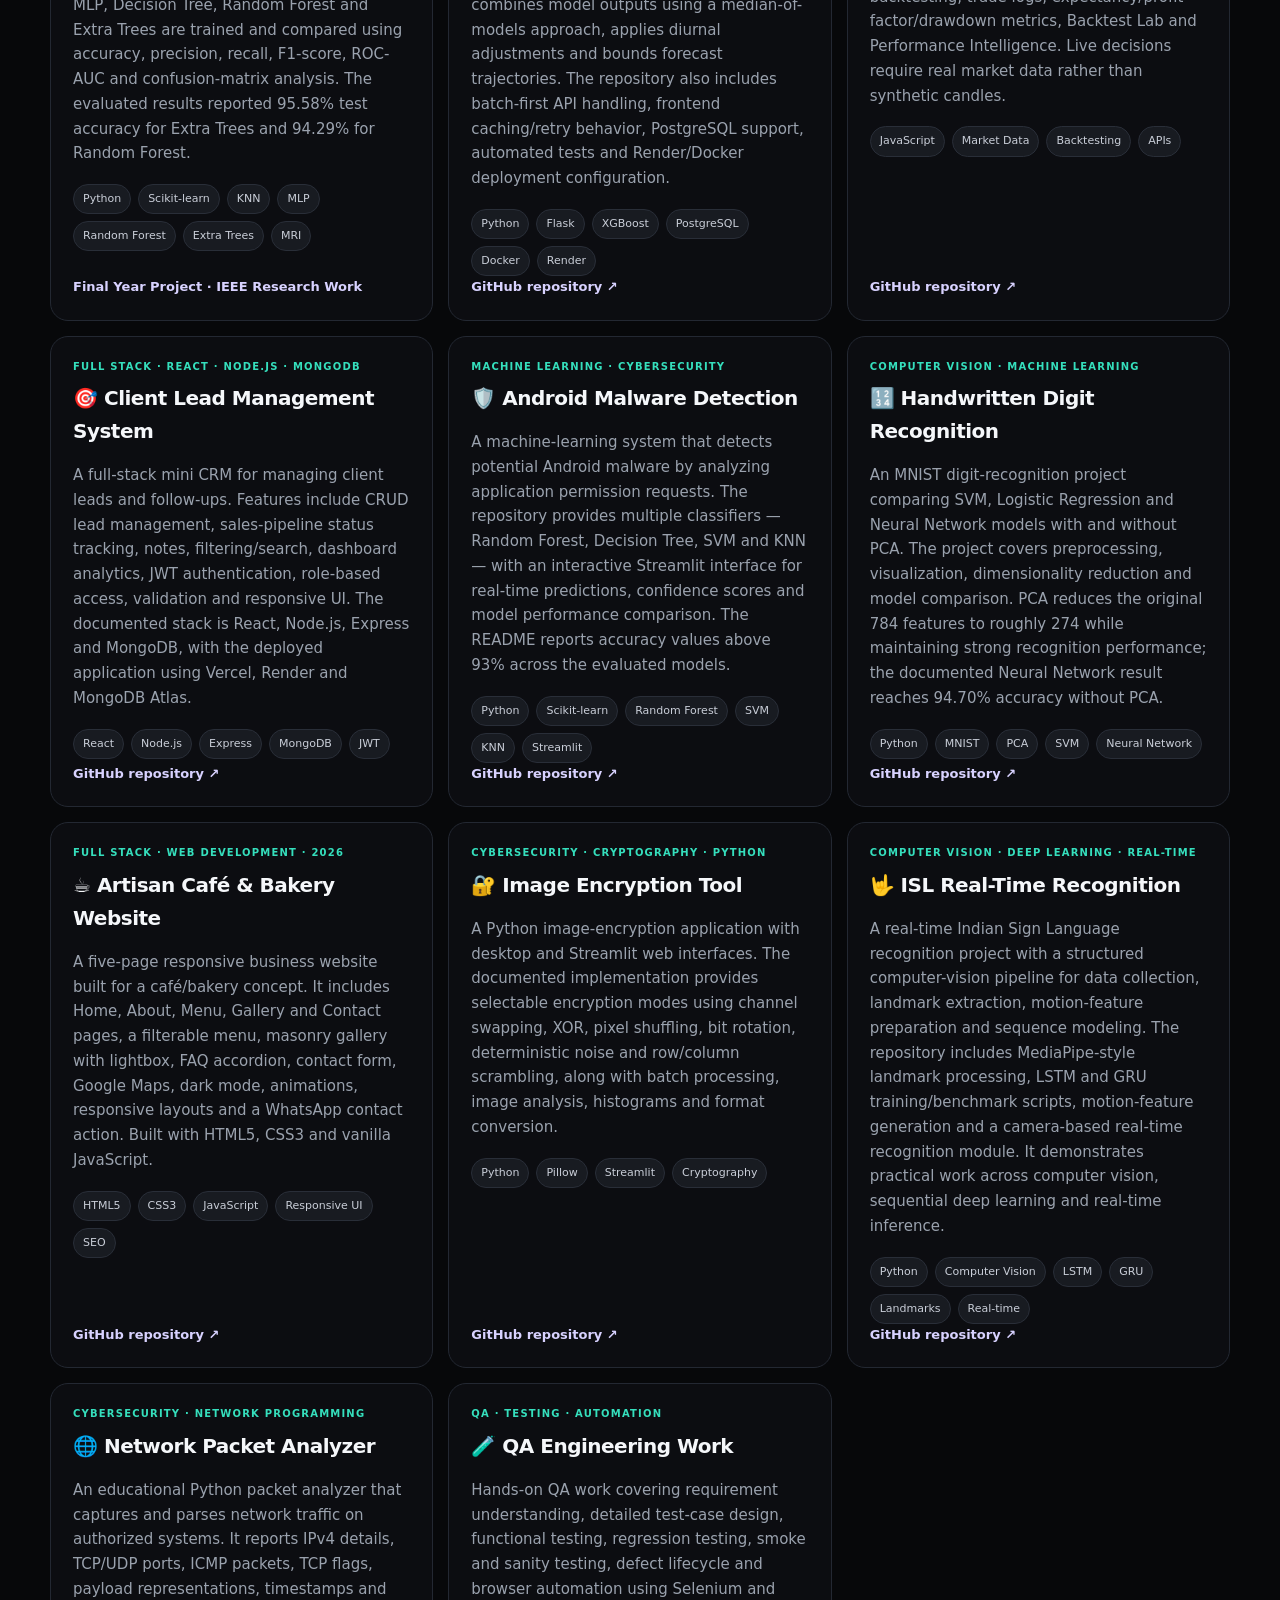
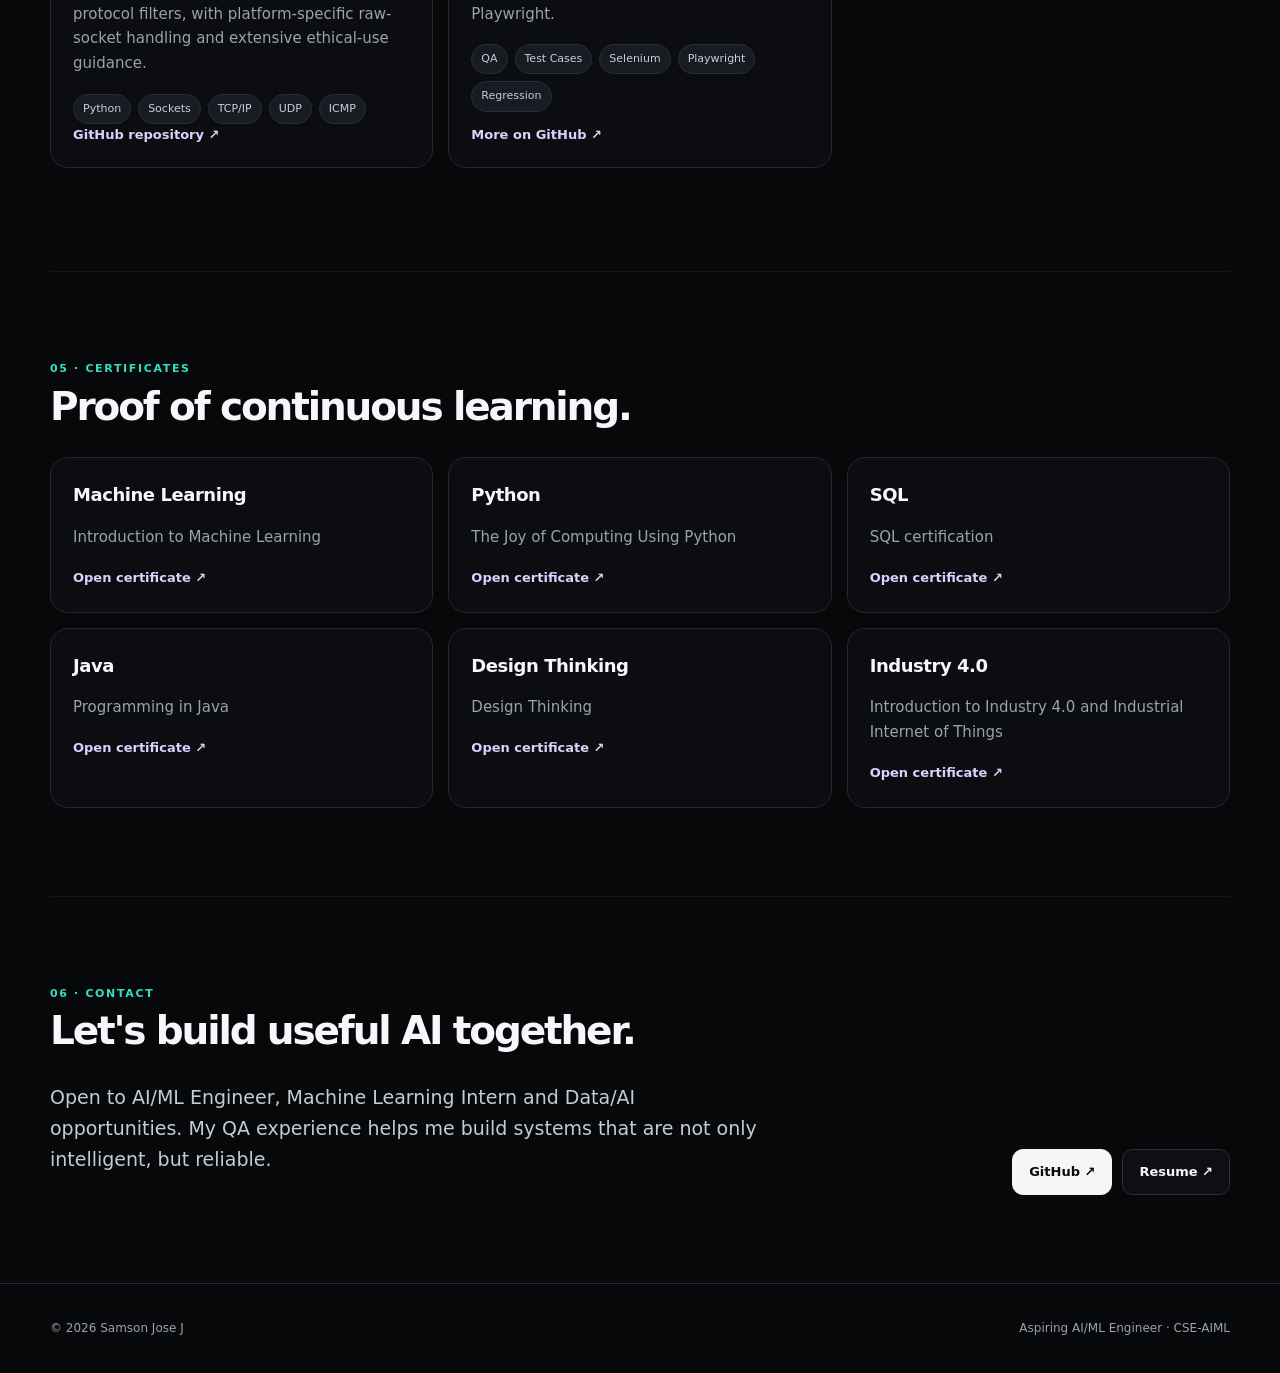
==== commit 7e16eb20: "Position portfolio for AI/ML roles Co-authored-by: Copilot <223556219+Copilot@users.noreply.github.c" ====
--- a/index.html
+++ b/index.html
@@ -3,11 +3,11 @@
 <head>
 <meta charset="utf-8"><meta name="viewport" content="width=device-width,initial-scale=1">
 <meta name="theme-color" content="#08090b">
-<meta name="description" content="Samson Jose J — QA Intern and CSE-AIML developer focused on software quality, test automation, AI/ML and real-time applications.">
-<meta name="keywords" content="Samson Jose J, QA Intern, Software Testing, Selenium, Playwright, AI ML, Python, CSE AIML, WellDoc">
+<meta name="description" content="Samson Jose J — aspiring AI/ML Engineer and CSE-AIML developer building intelligent, data-driven and reliable applications.">
+<meta name="keywords" content="Samson Jose J, AI ML Engineer, Machine Learning, Deep Learning, Python, CSE AIML, Data Science, WellDoc QA Intern">
 <meta name="author" content="Samson Jose J">
-<meta property="og:type" content="website"><meta property="og:title" content="Samson Jose J | QA Intern · AI/ML · Software Engineering"><meta property="og:description" content="QA Intern building reliable software, automation and AI/ML systems.">
-<title>Samson Jose J | QA Intern · AI/ML · Software Engineering</title>
+<meta property="og:type" content="website"><meta property="og:title" content="Samson Jose J | Aspiring AI/ML Engineer"><meta property="og:description" content="CSE-AIML developer building intelligent applications with machine learning, data and software engineering.">
+<title>Samson Jose J | Aspiring AI/ML Engineer</title>
 <style>
 :root{--bg:#07080a;--surface:#0d0f13;--surface2:#12151b;--text:#f5f7fa;--muted:#9aa2ae;--line:#232832;--purple:#8b6cff;--cyan:#35dfbd;--max:1180px}
 *{box-sizing:border-box}html{scroll-behavior:smooth}body{margin:0;background:radial-gradient(circle at 80% -10%,rgba(139,108,255,.22),transparent 32%),radial-gradient(circle at 10% 30%,rgba(53,223,189,.08),transparent 28%),var(--bg);color:var(--text);font:15px/1.65 Inter,ui-sans-serif,system-ui,-apple-system,"Segoe UI",sans-serif}a{color:inherit;text-decoration:none}
@@ -31,36 +31,35 @@
 <nav><div class="wrap nav"><a class="brand" href="#">SAMSON<span class="brand"><i>.</i></span></a><div class="links"><a href="#about">About</a><a href="#experience">Experience</a><a href="#skills">Skills</a><a href="#projects">Projects</a><a href="#certificates">Certificates</a><a href="#contact">Contact</a></div></div></nav>
 <main><div class="wrap">
 <section class="hero" style="border:0">
-<div><div class="eyebrow">QA Intern · CSE-AIML · 2026</div>
-<h1>Building software that <span class="gradient">works in the real world.</span></h1>
-<p class="lead">I'm Samson Jose J — a QA Intern and CSE-AIML developer focused on software quality, test automation, AI/ML and real-time applications.</p>
+<div><div class="eyebrow">Aspiring AI/ML Engineer · CSE-AIML · 2026</div>
+<h1>Building intelligent systems that <span class="gradient">solve real problems.</span></h1>
+<p class="lead">I'm Samson Jose J — a CSE-AIML developer focused on machine learning, data-driven products, computer vision and real-time applications.</p>
 <div class="actions"><a class="btn primary" href="#projects">Explore my work ↓</a><a class="btn" href="resume.pdf">Resume ↗</a><a class="btn" href="https://github.com/Samson-lgs">GitHub ↗</a></div></div>
-<div class="profile"><img class="avatar" src="profile-photo.jpeg" alt="Samson Jose J"><div class="availability"><span class="dot"></span> Currently working as a QA Intern at WellDoc</div><h2>Quality × Engineering × AI</h2><p>Turning requirements into tested, reliable and deployable software.</p><div class="tags"><span class="tag">Manual QA</span><span class="tag">Selenium</span><span class="tag">Playwright</span><span class="tag">Python</span><span class="tag">AI/ML</span><span class="tag">Flask</span></div></div>
+<div class="profile"><img class="avatar" src="profile-photo.jpeg" alt="Samson Jose J"><div class="availability"><span class="dot"></span> Open to AI/ML opportunities</div><h2>AI/ML × Data × Engineering</h2><p>Turning data and models into useful, tested and deployable software.</p><div class="tags"><span class="tag">Machine Learning</span><span class="tag">Deep Learning</span><span class="tag">Computer Vision</span><span class="tag">Python</span><span class="tag">Data Science</span><span class="tag">FastAPI</span></div></div>
 </section>
 
-<section id="about"><div class="eyebrow">01 · About</div><h2>More than a student profile.</h2><p class="section-intro">My portfolio now reflects what I actually work on: quality engineering, automation, backend systems and applied AI/ML.</p><div class="grid">
-<div class="card"><h3>QA Engineering</h3><p class="muted">Writing detailed test cases, validating requirements, executing functional and regression testing, performing smoke/sanity checks and working through the defect lifecycle.</p></div>
-<div class="card"><h3>Automation</h3><p class="muted">Building toward reliable browser automation with Selenium and Playwright, with Python and engineering practices behind the tests.</p></div>
-<div class="card"><h3>AI/ML Engineering</h3><p class="muted">Developing prediction systems and real-time applications using Python, ML models, APIs, databases and deployment tooling.</p></div>
+<section id="about"><div class="eyebrow">01 · About</div><h2>AI/ML is where I’m headed.</h2><p class="section-intro">I build practical machine-learning systems from data preparation and model evaluation to APIs, dashboards and deployment. My QA internship adds a strong foundation in reliability, testing and disciplined software delivery.</p><div class="grid">
+<div class="card"><h3>Machine Learning</h3><p class="muted">Building supervised learning and forecasting solutions with thoughtful preprocessing, model comparison, evaluation metrics and explainable results.</p></div>
+<div class="card"><h3>Applied AI</h3><p class="muted">Exploring computer vision, real-time prediction and decision-support applications that connect models to useful user experiences.</p></div>
+<div class="card"><h3>Reliable Delivery</h3><p class="muted">Combining backend engineering, APIs, deployment and QA practices to turn experiments into maintainable software.</p></div>
 </div></section>
 
-<section id="experience"><div class="eyebrow">02 · Experience</div><h2>Professional experience.</h2><div class="experience">
-<div class="job"><div class="date">September 2026 — Present</div><h3>QA Intern</h3><div class="company">WellDoc</div><p class="muted">Working on software quality through detailed test-case design, functional validation, regression coverage, smoke/sanity testing, defect tracking and browser automation practices using Selenium and Playwright.</p></div>
+<section id="experience"><div class="eyebrow">02 · Experience</div><h2>Experience that strengthens my AI work.</h2><div class="experience">
+<div class="job"><div class="date">September 2026 — Present</div><h3>QA Intern</h3><div class="company">WellDoc</div><p class="muted">Building a strong engineering foundation through test-case design, functional validation, regression coverage, defect tracking and browser automation with Selenium and Playwright.</p></div>
 <div class="job"><div class="date">2022 — 2026 · Education</div><h3>B.E. — Computer Science & Engineering (AI & ML)</h3><div class="company">ATME College of Engineering · VTU</div><p class="muted">Hands-on work across machine learning, deep learning, software engineering, databases, cloud, application development and real-time systems.</p></div>
 </div></section>
 
-<section id="skills"><div class="eyebrow">03 · Skills</div><h2>Engineering toolkit.</h2><div class="skills">
-<div class="skill"><b>QA & Testing</b><span>Functional · Regression · Smoke · Sanity · Test Cases · Defect Lifecycle</span></div>
-<div class="skill"><b>Automation</b><span>Selenium · Playwright · Python · Browser Automation</span></div>
+<section id="skills"><div class="eyebrow">03 · Skills</div><h2>AI/ML engineering toolkit.</h2><div class="skills">
 <div class="skill"><b>AI / ML</b><span>Scikit-learn · XGBoost · TensorFlow · Regression · LSTM</span></div>
+<div class="skill"><b>Computer Vision</b><span>Image Classification · Feature Engineering · MRI Analysis · Model Evaluation</span></div>
+<div class="skill"><b>Data Science</b><span>Pandas · NumPy · Data Preprocessing · APIs · Visualization</span></div>
 <div class="skill"><b>Backend</b><span>FastAPI · Flask · REST APIs · PostgreSQL · TimescaleDB</span></div>
 <div class="skill"><b>Programming</b><span>Python · Java · SQL · JavaScript · HTML · CSS</span></div>
 <div class="skill"><b>DevOps</b><span>Git · GitHub · Docker · Render · GitHub Actions</span></div>
-<div class="skill"><b>Engineering</b><span>SDLC · Agile/Scrum · Debugging · Version Control</span></div>
-<div class="skill"><b>Data</b><span>Pandas · NumPy · Data Preprocessing · APIs · Visualization</span></div>
+<div class="skill"><b>QA Foundation</b><span>Functional · Regression · Smoke · Sanity · Selenium · Playwright</span></div>
 </div></section>
 
-<section id="projects"><div class="eyebrow">04 · Projects</div><h2>Main projects.</h2><p class="section-intro">Selected work across QA, AI/ML, full-stack engineering, cybersecurity and application development. Descriptions are based on the project repositories and their README documentation.</p><div class="grid">
+<section id="projects"><div class="eyebrow">04 · Projects</div><h2>Applied AI/ML projects.</h2><p class="section-intro">Selected work demonstrating machine learning, computer vision, forecasting and decision intelligence, supported by full-stack engineering and reliable delivery practices.</p><div class="grid">
 <div class="card project"><div class="grow"><div class="project-type">Final Year Project · Machine Learning · Medical Imaging</div><h3>🧠 Brain Tumor Detection & Classification</h3><p class="muted">My final year project develops an automated brain-MRI classification framework for four categories: Glioma, Meningioma, No Tumor and Pituitary. The workflow resizes MRI images to 160×160 pixels, normalizes pixel intensities and converts them into feature vectors for supervised classification. KNN, MLP, Decision Tree, Random Forest and Extra Trees are trained and compared using accuracy, precision, recall, F1-score, ROC-AUC and confusion-matrix analysis. The evaluated results reported 95.58% test accuracy for Extra Trees and 94.29% for Random Forest.</p><div class="tags"><span class="tag">Python</span><span class="tag">Scikit-learn</span><span class="tag">KNN</span><span class="tag">MLP</span><span class="tag">Random Forest</span><span class="tag">Extra Trees</span><span class="tag">MRI</span></div></div><span class="repo">Final Year Project · IEEE Research Work</span></div>
 <div class="card project"><div class="grow"><div class="project-type">Real-time AI/ML · Flask · Dashboard</div><h3>🌫️ AQI Prediction System</h3><p class="muted">A real-time air-quality monitoring and 48-hour forecasting system for Indian cities. It integrates CPCB, OpenWeather and IQAir data, exposes REST endpoints with Swagger documentation, rate limiting and health checks, and provides a dashboard with maps, rankings, trends, comparisons, alerts and forecasts. The ML layer uses Linear Regression, Random Forest and XGBoost, combines model outputs using a median-of-models approach, applies diurnal adjustments and bounds forecast trajectories. The repository also includes batch-first API handling, frontend caching/retry behavior, PostgreSQL support, automated tests and Render/Docker deployment configuration.</p><div class="tags"><span class="tag">Python</span><span class="tag">Flask</span><span class="tag">XGBoost</span><span class="tag">PostgreSQL</span><span class="tag">Docker</span><span class="tag">Render</span></div></div><a class="repo" href="https://github.com/Samson-lgs/AQI_Prediction_Regression_RealTime">GitHub repository ↗</a></div>
 <div class="card project"><div class="grow"><div class="project-type">Decision Intelligence · Multi-timeframe · Backtesting</div><h3>📈 Market AI Trader V3</h3><p class="muted">A multi-timeframe market-analysis dashboard for Forex, crypto, indices and commodities. It combines technical indicators, market structure, liquidity sweeps, BOS/CHOCH, supply/demand zones, setup ranking, session-aware grading and economic-calendar risk filtering. The repository also contains walk-forward backtesting, trade logs, expectancy/profit-factor/drawdown metrics, Backtest Lab and Performance Intelligence. Live decisions require real market data rather than synthetic candles.</p><div class="tags"><span class="tag">JavaScript</span><span class="tag">Market Data</span><span class="tag">Backtesting</span><span class="tag">APIs</span></div></div><a class="repo" href="https://github.com/Samson-lgs/market-ai-trader-v3">GitHub repository ↗</a></div>
@@ -83,9 +82,9 @@
 <div class="card cert"><h3>Industry 4.0</h3><p class="muted">Introduction to Industry 4.0 and Industrial Internet of Things</p><a href="certificates/Introduction To Industry 4.0 And Industrial Internet of Things.pdf">Open certificate ↗</a></div>
 </div></section>
 
-<section id="contact"><div class="contact"><div><div class="eyebrow">06 · Contact</div><h2>Let's build and test better software.</h2><p class="lead">Open to conversations around QA engineering, software testing, automation, AI/ML and software engineering.</p></div><div class="socials"><a class="btn primary" href="https://github.com/Samson-lgs">GitHub ↗</a><a class="btn" href="resume.pdf">Resume ↗</a></div></div></section>
+<section id="contact"><div class="contact"><div><div class="eyebrow">06 · Contact</div><h2>Let's build useful AI together.</h2><p class="lead">Open to AI/ML Engineer, Machine Learning Intern and Data/AI opportunities. My QA experience helps me build systems that are not only intelligent, but reliable.</p></div><div class="socials"><a class="btn primary" href="https://github.com/Samson-lgs">GitHub ↗</a><a class="btn" href="resume.pdf">Resume ↗</a></div></div></section>
 </div></main>
-<footer><div class="wrap footer"><span>© 2026 Samson Jose J</span><span>QA Intern · AI/ML · Software Engineering</span></div></footer>
+<footer><div class="wrap footer"><span>© 2026 Samson Jose J</span><span>Aspiring AI/ML Engineer · CSE-AIML</span></div></footer>
 <script>
 (async()=>{const box=document.getElementById('github-projects');try{const r=await fetch('https://api.github.com/users/Samson-lgs/repos?sort=updated&per_page=12');const repos=await r.json();if(!Array.isArray(repos))return;repos.filter(x=>x.name!=='samson-lgs.github.io'&&!x.fork&&!['Future_FS_01','PRODIGY_CS_03','PRODIGY_CS_04','PRODIGY_CS_05','ISL_RealTime_Recognition','market-ai-trader-v3','AQI_Prediction_Regression_RealTime','Malware-Detection','-Handwritten-Digit-Recognition-MNIST-','Future_FS_02','Future_FS_03'].includes(x.name)).slice(0,6).forEach(x=>{const d=document.createElement('div');d.className='card project';d.innerHTML='<div class="grow"><div class="project-type">GitHub · '+(x.language||'Project')+'</div><h3>'+x.name.replaceAll('-',' ')+'</h3><p class="muted">'+(x.description||'Software project by Samson Jose J.')+'</p></div><a class="repo" href="'+x.html_url+'">View repository ↗</a>';box.appendChild(d)})}catch(e){}})();
 </script>
